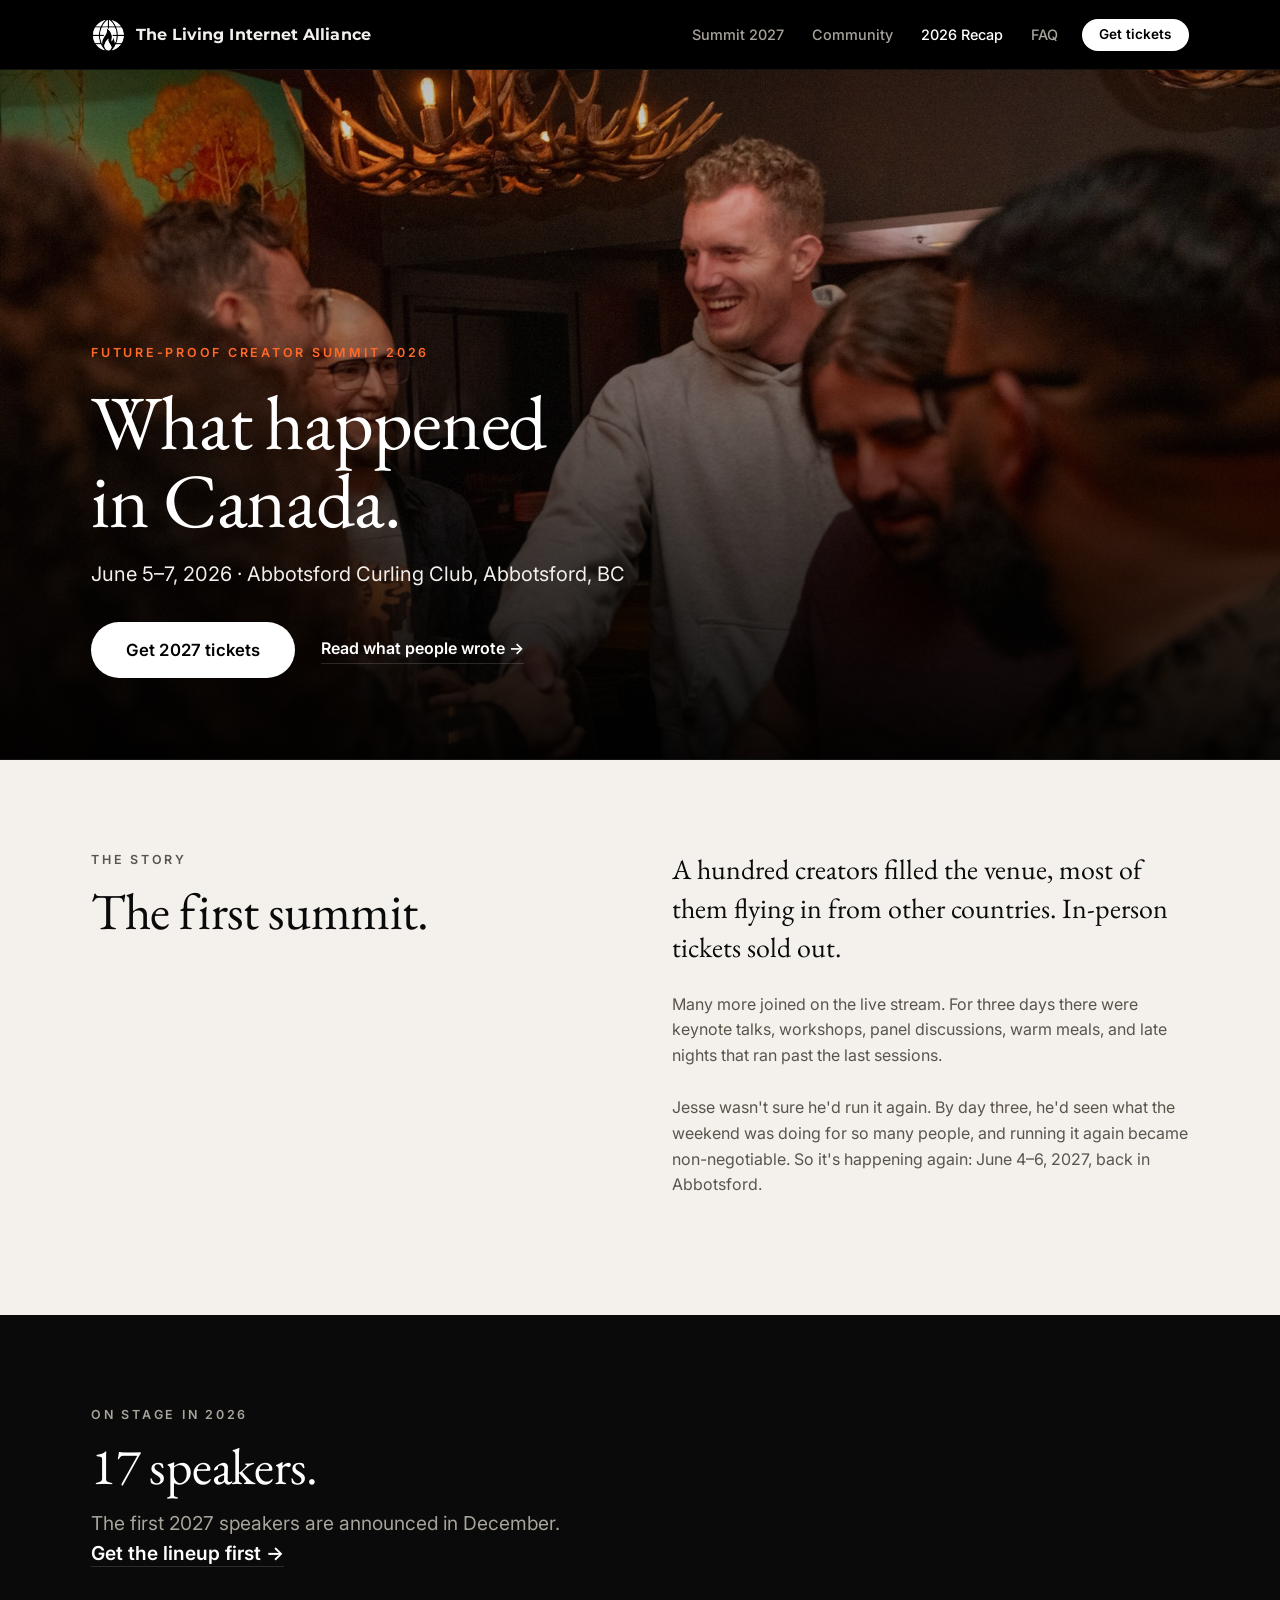
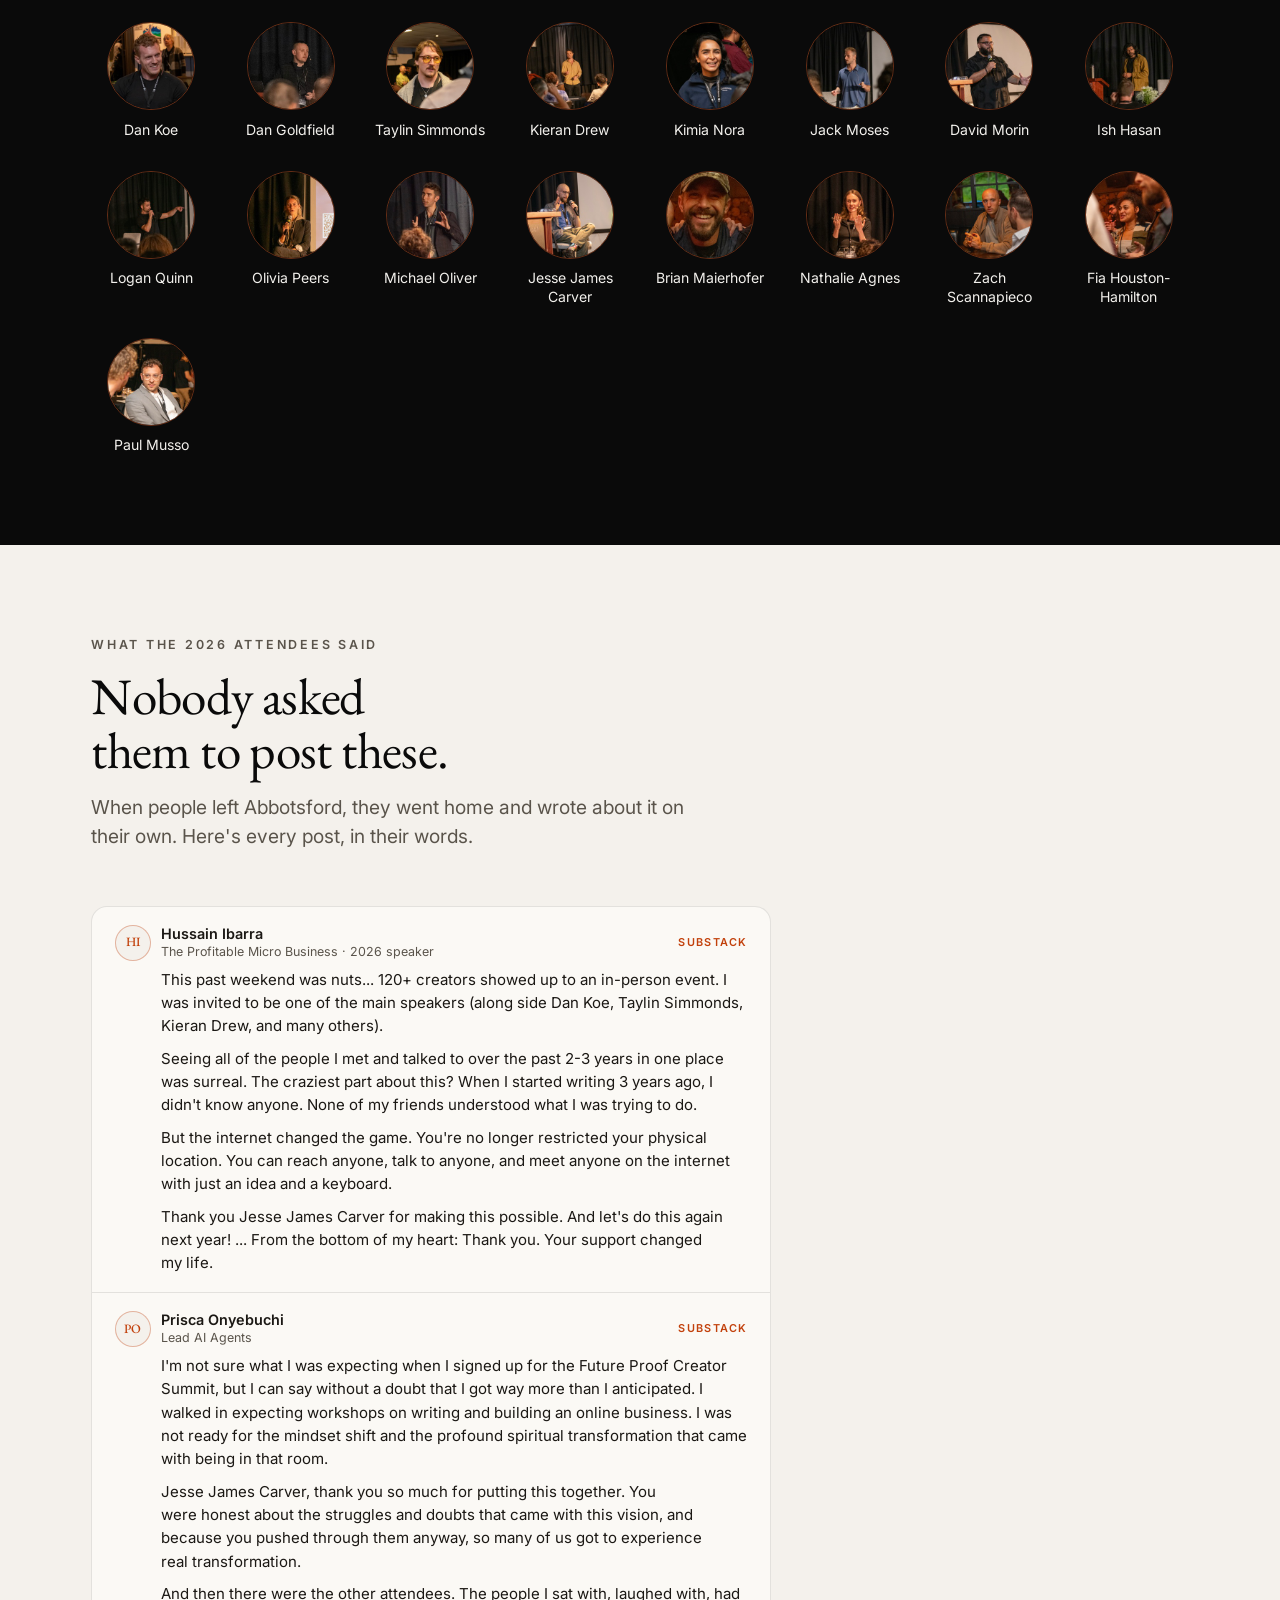
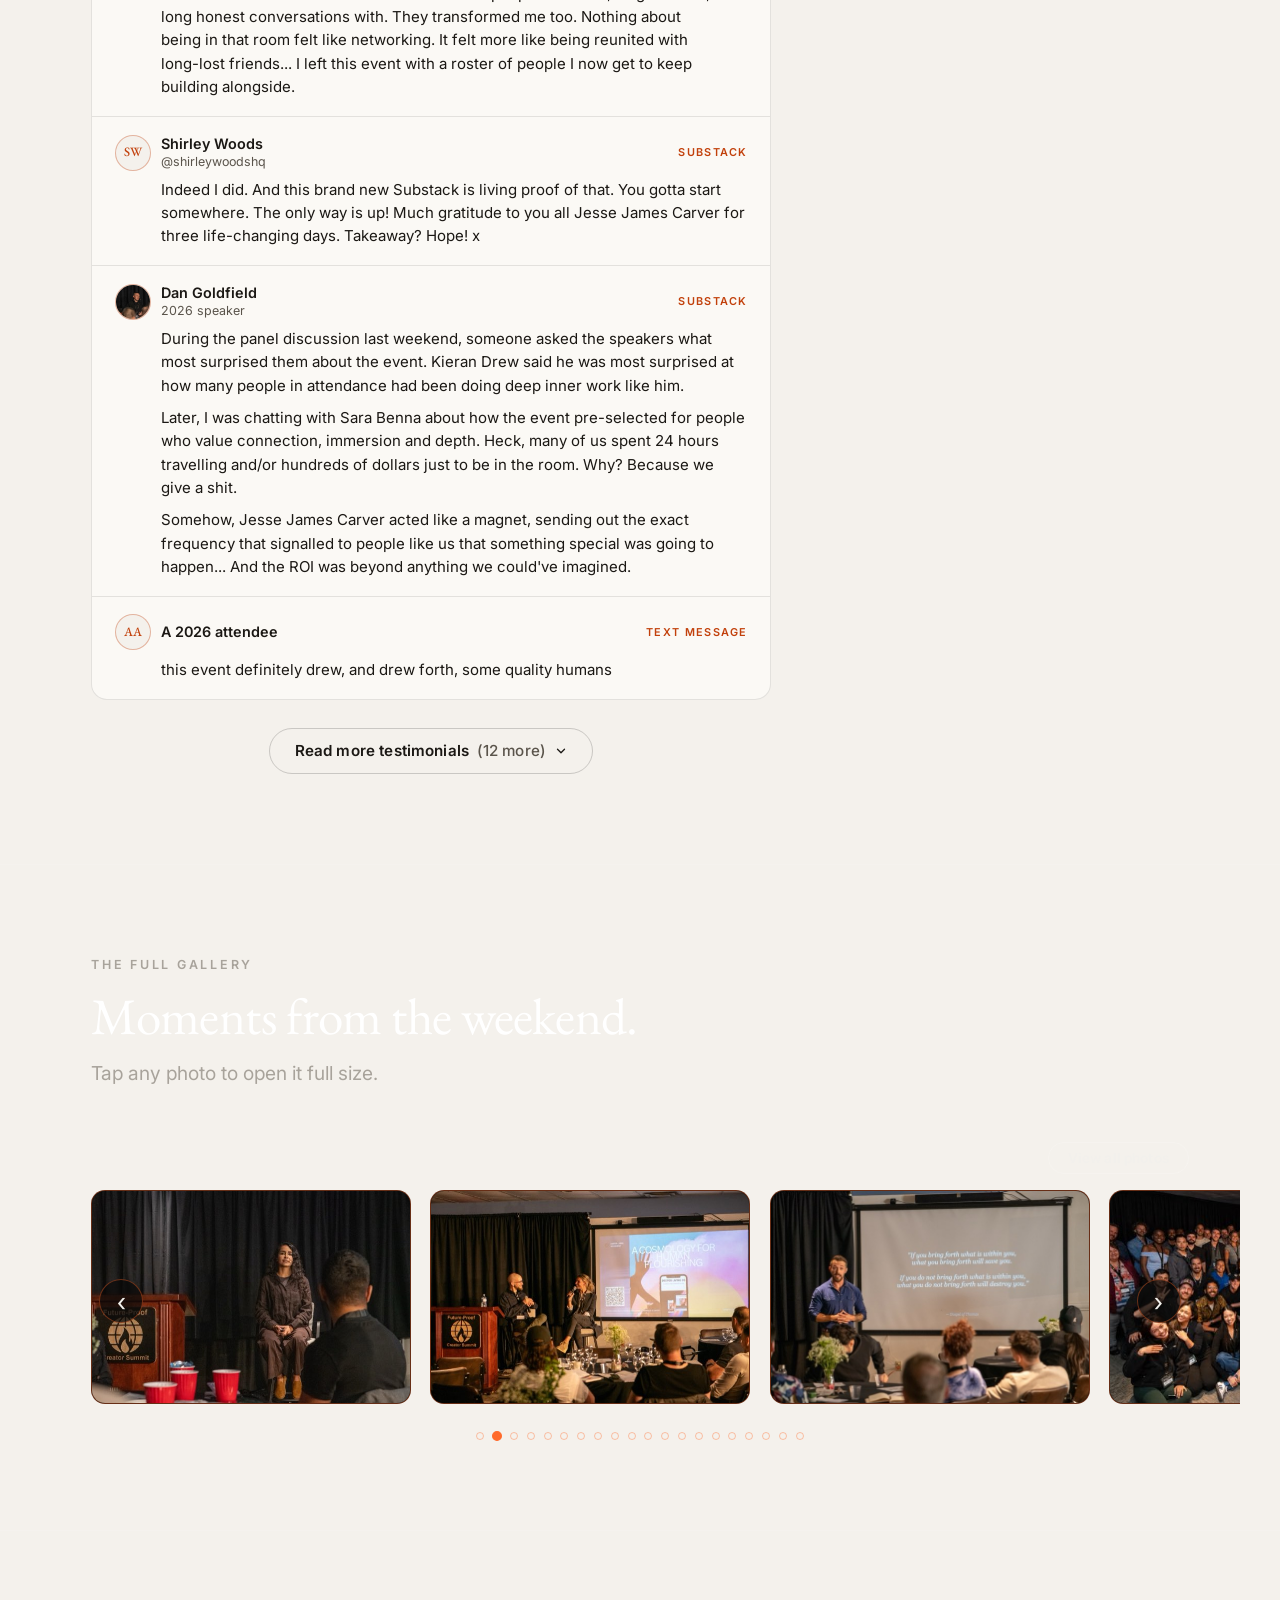
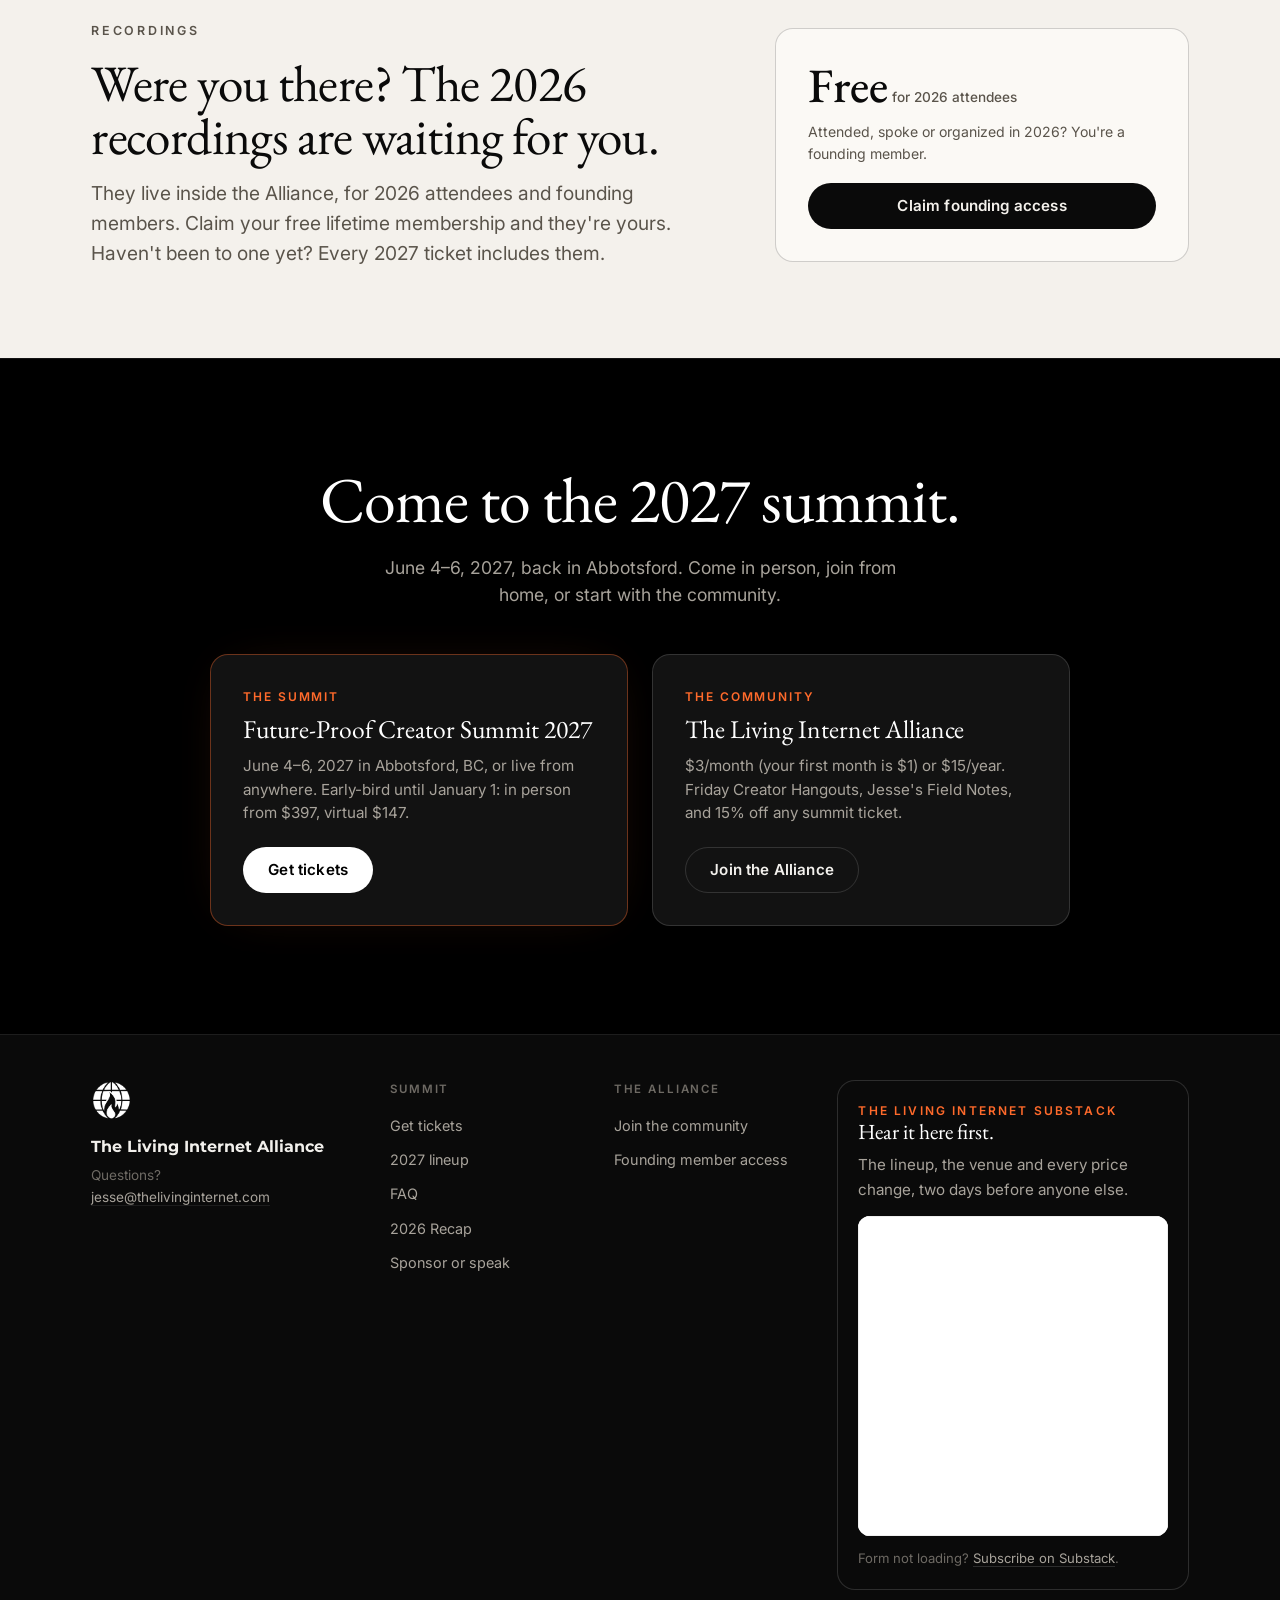
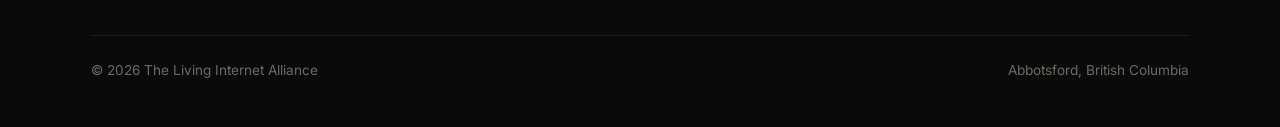
==== 2026/index.html @ d76069f5 "Restyle 2026 testimonials as Substack Notes feed with read-more reveal Co-Authored-By: Claude Opus 5" ====
<!DOCTYPE html>
<html lang="en">
<head>
  <meta charset="UTF-8" />
  <meta name="viewport" content="width=device-width, initial-scale=1.0" />
  <title>2026 Recap · Future-Proof Creator Summit</title>
  <meta name="description" content="What happened at the first summit: the first Future-Proof Creator Summit, June 5-7, 2026 at the Abbotsford Curling Club. The story, all 17 speakers, every attendee post, and the full photo gallery." />
  <link rel="canonical" href="https://www.thelivinginternet.com/2026/" />

  <!-- Open Graph -->
  <meta property="og:title" content="2026 Recap · Future-Proof Creator Summit" />
  <meta property="og:description" content="What happened at the first summit: the first Future-Proof Creator Summit, June 5-7, 2026 at the Abbotsford Curling Club. The story, all 17 speakers, every attendee post, and the full photo gallery." />
  <meta property="og:type" content="website" />
  <meta property="og:url" content="https://www.thelivinginternet.com/2026/" />
  <meta property="og:image" content="https://www.thelivinginternet.com/assets/images/summit-photos/img1-new.jpg" />
  <meta name="twitter:card" content="summary_large_image" />

  <link rel="icon" type="image/png" href="/assets/images/graphics/logo-white.png" />

  <!-- Early-bird ends at midnight Pacific, Jan 1, 2027. From then on, every
       .when-early element hides and every .when-full element shows (styles.css). -->
  <script>if (Date.now() >= Date.parse('2027-01-01T00:00:00-08:00')) document.documentElement.classList.add('is-full-price');</script>

  <!-- Fonts: EB Garamond (display) + Inter (body) + Montserrat (wordmark) -->
  <link rel="preconnect" href="https://fonts.googleapis.com" />
  <link rel="preconnect" href="https://fonts.gstatic.com" crossorigin />
  <link href="https://fonts.googleapis.com/css2?family=EB+Garamond:ital,wght@0,400;0,500;0,600;1,400&family=Inter:wght@400;500;600;700&family=Montserrat:wght@600;700&display=swap" rel="stylesheet" />

  <link rel="stylesheet" href="/styles.css" />
  <link rel="preload" as="image" href="/assets/images/summit-photos/img13-web.jpg" fetchpriority="high" />
</head>
<body>

  <!-- ===================== NAV (shared) ===================== -->
  <header class="nav" id="top">
    <div class="nav__inner">
      <a class="nav__brand" href="/" aria-label="The Living Internet Alliance, home">
        <img src="/assets/images/graphics/logo-white.png" alt="" class="nav__logo" width="470" height="469" />
        <span class="nav__wordmark">The Living Internet Alliance</span>
      </a>
      <nav class="nav__links" id="navLinks" aria-label="Primary">
        <a href="/">Summit 2027</a>
        <a href="/community/">Community</a>
        <a href="/2026/" aria-current="page">2026 Recap</a>
        <a href="/faq/">FAQ</a>
      </nav>
      <a href="/#tickets" class="btn btn--solid nav__cta">Get tickets</a>
      <button type="button" class="nav__toggle" aria-controls="navLinks" aria-expanded="false" aria-label="Open menu"><span class="nav__toggle-bars"></span></button>
    </div>
  </header>

  <main>
  <!-- ===================== 1 · HERO ===================== -->
  <section class="page-hero page-hero--photo" aria-labelledby="recap-title">
    <div class="page-hero__media" style="background-image: url('/assets/images/summit-photos/img13-web.jpg');" role="img" aria-label="Attendees at the 2026 Future-Proof Creator Summit"></div>
    <div class="page-hero__inner">
      <p class="eyebrow member-band__eyebrow">Future-Proof Creator Summit 2026</p>
      <h1 class="page-hero__title" id="recap-title">What happened in Canada.</h1>
      <p class="page-hero__sub">June 5&ndash;7, 2026 &middot; Abbotsford Curling Club, Abbotsford, BC</p>
      <div class="actions">
        <a href="/#tickets" class="btn btn--solid btn--lg">Get 2027 tickets</a>
        <a href="#wall" class="textlink">Read what people wrote</a>
      </div>
    </div>
  </section>

  <!-- ===================== 2 · THE STORY ===================== -->
  <section id="story" class="section theme-bone" aria-labelledby="story-title">
    <div class="section__inner recap-split">
      <div>
        <p class="eyebrow">The story</p>
        <h2 class="section-title" id="story-title">The first summit.</h2>
      </div>
      <div>
        <p class="story__lead">A hundred creators filled the venue, most of them flying in from other countries. In-person tickets sold out.</p>
        <p class="story__body">Many more joined on the live stream. For three days there were keynote talks,
          workshops, panel discussions, warm meals, and late nights that ran past the last sessions.</p>
        <p class="story__body">Jesse wasn't sure he'd run it again. By day three, he'd seen what the weekend was doing for so many people, and running it again became non-negotiable. So it's happening again: June 4&ndash;6, 2027, back in Abbotsford.</p>
      </div>
    </div>
  </section>

  <!-- ===================== 3 · HIGHLIGHT CLIP =====================
       Slot for the 2026 highlight edit (later this year). Add a section here
       with the embed when it's ready; don't ship an empty placeholder. -->

  <!-- ===================== 4 · SPEAKERS ===================== -->
  <section id="speakers" class="section" aria-labelledby="speakers-title">
    <div class="section__inner">
      <header class="section-head">
        <p class="eyebrow">On stage in 2026</p>
        <h2 class="section-title" id="speakers-title">17 speakers.</h2>
        <p class="section-intro">The first 2027 speakers are announced in December. <a class="textlink" href="/#lineup">Get the lineup first</a></p>
      </header>
      <ul class="speaker-grid">
        <li class="speaker-card"><img src="/assets/images/speakers/dan-koe-web.jpg" alt="" loading="lazy" decoding="async" width="240" height="240" /><span>Dan Koe</span></li>
        <li class="speaker-card"><img src="/assets/images/speakers/dan-goldfield-web.jpg" alt="" loading="lazy" decoding="async" width="240" height="240" /><span>Dan Goldfield</span></li>
        <li class="speaker-card"><img src="/assets/images/speakers/taylin-simmonds-web.jpg" alt="" loading="lazy" decoding="async" width="240" height="240" /><span>Taylin Simmonds</span></li>
        <li class="speaker-card"><img src="/assets/images/speakers/kieran-drew-web.jpg" alt="" loading="lazy" decoding="async" width="240" height="240" /><span>Kieran Drew</span></li>
        <li class="speaker-card"><img src="/assets/images/speakers/kimia-nora-web.jpg" alt="" loading="lazy" decoding="async" width="240" height="240" /><span>Kimia Nora</span></li>
        <li class="speaker-card"><img src="/assets/images/speakers/jack-moses-web.jpg" alt="" loading="lazy" decoding="async" width="240" height="240" /><span>Jack Moses</span></li>
        <li class="speaker-card"><img src="/assets/images/speakers/david-morin-web.jpg" alt="" loading="lazy" decoding="async" width="240" height="240" /><span>David Morin</span></li>
        <li class="speaker-card"><img src="/assets/images/speakers/ish-hasan-web.jpg" alt="" loading="lazy" decoding="async" width="240" height="240" /><span>Ish Hasan</span></li>
        <li class="speaker-card"><img src="/assets/images/speakers/logan-quinn-web.jpg" alt="" loading="lazy" decoding="async" width="240" height="240" /><span>Logan Quinn</span></li>
        <li class="speaker-card"><img src="/assets/images/speakers/olivia-peers-web.jpg" alt="" loading="lazy" decoding="async" width="240" height="240" /><span>Olivia Peers</span></li>
        <li class="speaker-card"><img src="/assets/images/speakers/michael-oliver-web.jpg" alt="" loading="lazy" decoding="async" width="240" height="240" /><span>Michael Oliver</span></li>
        <li class="speaker-card"><img src="/assets/images/speakers/jesse-james-carver-web.jpg" alt="" loading="lazy" decoding="async" width="240" height="240" /><span>Jesse James Carver</span></li>
        <li class="speaker-card"><img src="/assets/images/speakers/brian-maierhofer-web.jpg" alt="" loading="lazy" decoding="async" width="240" height="240" /><span>Brian Maierhofer</span></li>
        <li class="speaker-card"><img src="/assets/images/speakers/nathalie-agnes-web.jpg" alt="" loading="lazy" decoding="async" width="240" height="240" /><span>Nathalie Agnes</span></li>
        <li class="speaker-card"><img src="/assets/images/speakers/zach-scannapieco-web.jpg" alt="" loading="lazy" decoding="async" width="240" height="240" /><span>Zach Scannapieco</span></li>
        <li class="speaker-card"><img src="/assets/images/speakers/fia-houston-hamilton-web.jpg" alt="" loading="lazy" decoding="async" width="240" height="240" /><span>Fia Houston-Hamilton</span></li>
        <li class="speaker-card"><img src="/assets/images/speakers/paul-musso-web.jpg" alt="" loading="lazy" decoding="async" width="240" height="240" /><span>Paul Musso</span></li>
      </ul>
    </div>
  </section>

  <!-- ===================== 5 · THE WALL ===================== -->
  <section id="wall" class="section theme-bone" aria-labelledby="wall-title">
    <div class="section__inner">
      <header class="section-head">
        <p class="eyebrow">What the 2026 attendees said</p>
        <h2 class="section-title" id="wall-title">Nobody asked them to post these.</h2>
        <p class="section-intro">When people left Abbotsford, they went home and wrote about it on their own. Here's every post, in their words.</p>
      </header>
      <div class="quote-wall">
        <figure class="quote">
          <p class="quote__source">Substack</p>
          <blockquote class="quote__text"><p>This past weekend was nuts... 120+ creators showed up to an in-person event. I was invited to be one of the main speakers (along side Dan Koe, Taylin Simmonds, Kieran Drew, and many others).</p><p>Seeing all of the people I met and talked to over the past 2-3 years in one place was surreal. The craziest part about this? When I started writing 3 years ago, I didn't know anyone. None of my friends understood what I was trying to do.</p><p>But the internet changed the game. You're no longer restricted your physical location. You can reach anyone, talk to anyone, and meet anyone on the internet with just an idea and a keyboard.</p><p>Thank you Jesse James Carver for making this possible. And let's do this again next year! ... From the bottom of my heart: Thank you. Your support changed my life.</p></blockquote>
          <figcaption class="quote__who">
            <span class="quote__avatar" aria-hidden="true">HI</span>
            <span><span class="quote__name">Hussain Ibarra</span><span class="quote__meta">The Profitable Micro Business &middot; 2026 speaker</span></span>
          </figcaption>
        </figure>
        <figure class="quote">
          <p class="quote__source">Substack</p>
          <blockquote class="quote__text"><p>I'm not sure what I was expecting when I signed up for the Future Proof Creator Summit, but I can say without a doubt that I got way more than I anticipated. I walked in expecting workshops on writing and building an online business. I was not ready for the mindset shift and the profound spiritual transformation that came with being in that room.</p><p>Jesse James Carver, thank you so much for putting this together. You were honest about the struggles and doubts that came with this vision, and because you pushed through them anyway, so many of us got to experience real transformation.</p><p>And then there were the other attendees. The people I sat with, laughed with, had long honest conversations with. They transformed me too. Nothing about being in that room felt like networking. It felt more like being reunited with long-lost friends... I left this event with a roster of people I now get to keep building alongside.</p></blockquote>
          <figcaption class="quote__who">
            <span class="quote__avatar" aria-hidden="true">PO</span>
            <span><span class="quote__name">Prisca Onyebuchi</span><span class="quote__meta">Lead AI Agents</span></span>
          </figcaption>
        </figure>
        <figure class="quote">
          <p class="quote__source">Substack</p>
          <blockquote class="quote__text"><p>Indeed I did. And this brand new Substack is living proof of that. You gotta start somewhere. The only way is up! Much gratitude to you all Jesse James Carver for three life-changing days. Takeaway? Hope! x</p></blockquote>
          <figcaption class="quote__who">
            <span class="quote__avatar" aria-hidden="true">SW</span>
            <span><span class="quote__name">Shirley Woods</span><span class="quote__meta">@shirleywoodshq</span></span>
          </figcaption>
        </figure>
        <figure class="quote">
          <p class="quote__source">Substack</p>
          <blockquote class="quote__text"><p>During the panel discussion last weekend, someone asked the speakers what most surprised them about the event. Kieran Drew said he was most surprised at how many people in attendance had been doing deep inner work like him.</p><p>Later, I was chatting with Sara Benna about how the event pre-selected for people who value connection, immersion and depth. Heck, many of us spent 24 hours travelling and/or hundreds of dollars just to be in the room. Why? Because we give a shit.</p><p>Somehow, Jesse James Carver acted like a magnet, sending out the exact frequency that signalled to people like us that something special was going to happen... And the ROI was beyond anything we could've imagined.</p></blockquote>
          <figcaption class="quote__who">
            <span class="quote__avatar" aria-hidden="true"><img src="/assets/images/speakers/dan-goldfield-web.jpg" alt="" loading="lazy" decoding="async" width="240" height="240" /></span>
            <span><span class="quote__name">Dan Goldfield</span><span class="quote__meta">2026 speaker</span></span>
          </figcaption>
        </figure>
        <figure class="quote">
          <p class="quote__source">Text message</p>
          <blockquote class="quote__text"><p>this event definitely drew, and drew forth, some quality humans</p></blockquote>
          <figcaption class="quote__who">
            <span class="quote__avatar" aria-hidden="true">AA</span>
            <span><span class="quote__name">A 2026 attendee</span></span>
          </figcaption>
        </figure>
        <figure class="quote">
          <p class="quote__source">Chat</p>
          <blockquote class="quote__text"><p>My wife told me I looked genuinely excited yesterday when I was waiting for Taylin's opening, that I looked like I was going to a gig or the movies :))) Over here, it was past midnight after your dad's magic show, when Taylin's talk started.</p></blockquote>
          <figcaption class="quote__who">
            <span class="quote__avatar" aria-hidden="true">DN</span>
            <span><span class="quote__name">Dat Nguyen</span><span class="quote__meta">Virtual attendee</span></span>
          </figcaption>
        </figure>
        <figure class="quote">
          <p class="quote__source">Substack</p>
          <blockquote class="quote__text"><p>Did you see Jesse James Carver creator summit? So many people I saw around here gathered together, and honestly, I find it so genius and so powerful.</p><p>Honestly planning something similar where I live (Cologne, Germany) to gather some European creators together :D So f*ck yeah, we need offline hangouts with Substackers.</p></blockquote>
          <figcaption class="quote__who">
            <span class="quote__avatar" aria-hidden="true">A</span>
            <span><span class="quote__name">Abbi</span><span class="quote__meta">Cologne, Germany</span></span>
          </figcaption>
        </figure>
        <figure class="quote">
          <p class="quote__source">Substack</p>
          <blockquote class="quote__text"><p>Life-shifting moments for everyone.</p></blockquote>
          <figcaption class="quote__who">
            <span class="quote__avatar" aria-hidden="true">KG</span>
            <span><span class="quote__name">Kyle Gilboy</span><span class="quote__meta">2026 attendee</span></span>
          </figcaption>
        </figure>
        <figure class="quote">
          <p class="quote__source">Substack</p>
          <blockquote class="quote__text"><p>Thank you for starting a movement.</p></blockquote>
          <figcaption class="quote__who">
            <span class="quote__avatar" aria-hidden="true"><img src="/assets/images/speakers/paul-musso-web.jpg" alt="" loading="lazy" decoding="async" width="240" height="240" /></span>
            <span><span class="quote__name">Paul Musso, PhD</span><span class="quote__meta">2026 speaker</span></span>
          </figcaption>
        </figure>
        <figure class="quote">
          <p class="quote__source">Substack</p>
          <blockquote class="quote__text"><ul class="quote__thread">
              <li><strong>Christian Angelo:</strong> History in the making.</li>
              <li><strong>Charles Daymond:</strong> Dan Koe and Jesse hit the mark on this one.</li>
              <li><strong>Christian Angelo:</strong> Indeed, they did. Excited for the next one!</li>
              <li><strong>Dan Goldfield:</strong> This is a movement now.</li>
            </ul></blockquote>
          <figcaption class="quote__who">
            <span class="quote__avatar" aria-hidden="true">CG</span>
            <span><span class="quote__name">Christian Angelo, Charles Daymond, Dan Goldfield</span><span class="quote__meta">A thread on the group photo</span></span>
          </figcaption>
        </figure>
        <figure class="quote">
          <p class="quote__source">Substack</p>
          <blockquote class="quote__text"><p>Saturated with lessons from this weekend's convention. So many raw conversations and stories that have bridged the gap between who I want to be and the woman I have transformed into. My heart has been cracked all the way open and the light is pooling in. Speechless.</p><p>Thank you infinitely Jesse James Carver and the everyone involved for putting this together. I will hold steady to this magic in my chest.</p></blockquote>
          <figcaption class="quote__who">
            <span class="quote__avatar" aria-hidden="true">SB</span>
            <span><span class="quote__name">Sara Benna</span><span class="quote__meta">The Rabbit Hole</span></span>
          </figcaption>
        </figure>
        <figure class="quote">
          <p class="quote__source">Substack</p>
          <blockquote class="quote__text"><p>Extremely valuable presentation from the one and only Taylin John Simmonds last night at the Future Proof Creator Summit. All about how creators can use ideas to grow and solve real-world problems. Excited to hear the rest of the speakers this weekend.</p></blockquote>
          <figcaption class="quote__who">
            <span class="quote__avatar" aria-hidden="true">CW</span>
            <span><span class="quote__name">Chris Winter</span><span class="quote__meta">2026 attendee</span></span>
          </figcaption>
        </figure>
        <figure class="quote">
          <p class="quote__source">Substack</p>
          <blockquote class="quote__text"><p>It's been three days since The Future-Proof Creator Summit and I'm still soaking it all in. I went into it thinking I'd learn business tactics. What I got was a spiritual awakening.</p><p>Incredibly blessed to have been in the room with friends, old and new. To have hugged, laughed, danced, and cried with people who are REAL. To have seen with my own eyes what happens when you pursue your dreams with reckless abandon.</p><p>Thank you Jesse James Carver for setting up that portal. Thank you to the beautiful people I met and for the lessons I learned in conversation with you all. Sending love to each and every one of you. Time to be The Fool and LEAP!</p></blockquote>
          <figcaption class="quote__who">
            <span class="quote__avatar" aria-hidden="true">CA</span>
            <span><span class="quote__name">Christian Angelo</span><span class="quote__meta">over/thinking</span></span>
          </figcaption>
        </figure>
        <figure class="quote">
          <p class="quote__source">Substack</p>
          <blockquote class="quote__text"><ul class="quote__thread">
              <li><strong>Kyle Gilboy:</strong> WE TRANSCENDED THE INTERNET.</li>
              <li><strong>Jack Moses:</strong> The highest expression of the creator economy is transcending the internet and coming together in person.</li>
            </ul></blockquote>
          <figcaption class="quote__who">
            <span class="quote__avatar" aria-hidden="true">KM</span>
            <span><span class="quote__name">Kyle Gilboy and Jack Moses</span><span class="quote__meta">Quote post</span></span>
          </figcaption>
        </figure>
        <figure class="quote">
          <p class="quote__source">Substack</p>
          <blockquote class="quote__text"><p>...I expected to learn about the technical aspects of running a business in the creator economy. I ended up learning about myself. Entrepreneurship is a spiritual journey in which you must transcend your former self in order to help others do the same.</p><p>This experience inspired me to write a long-form article on the future of economic systems, entrepreneurship, and spirituality... I call it "Spiritual Economics".</p></blockquote>
          <figcaption class="quote__who">
            <span class="quote__avatar" aria-hidden="true"><img src="/assets/images/speakers/paul-musso-web.jpg" alt="" loading="lazy" decoding="async" width="240" height="240" /></span>
            <span><span class="quote__name">Paul Musso, PhD</span><span class="quote__meta">2026 speaker</span></span>
          </figcaption>
        </figure>
        <figure class="quote">
          <p class="quote__source">DM</p>
          <blockquote class="quote__text"><p>Hey man! Just wanted to reach out and tell you what an amazing job you did with the Creator Summit. That was an experience of a lifetime, honestly one of the coolest and most valuable in-person things I've ever been to.</p></blockquote>
          <figcaption class="quote__who">
            <span class="quote__avatar" aria-hidden="true">AO</span>
            <span><span class="quote__name">Aldis Oz</span><span class="quote__meta">2026 attendee</span></span>
          </figcaption>
        </figure>
        <figure class="quote">
          <p class="quote__source">Substack</p>
          <blockquote class="quote__text"><p>If you went to the summit we're are officially future-proofed and unblocked. Great stuff Jesse James Carver.</p></blockquote>
          <figcaption class="quote__who">
            <span class="quote__avatar" aria-hidden="true">HC</span>
            <span><span class="quote__name">Haniel Cal</span><span class="quote__meta">Posted with a photo of the livestream</span></span>
          </figcaption>
        </figure>
      </div>
    </div>
  </section>

  <!-- ===================== 6 · FULL GALLERY ===================== -->
  <section id="gallery" class="section gallery-section" aria-labelledby="gallery-title">
    <div class="section__inner">
      <header class="section-head">
        <p class="eyebrow">The full gallery</p>
        <h2 class="section-title" id="gallery-title">Moments from the weekend.</h2>
        <p class="section-intro">Tap any photo to open it full size.</p>
      </header>

      <div class="gallery-controls">
        <button type="button" class="btn btn--ghost gallery__view-toggle" id="galleryViewToggle" aria-pressed="false">View all photos</button>
      </div>

      <div class="gallery-wrap">
        <div class="gallery-track">
          <button type="button" class="gallery__nav gallery__nav--prev" id="galleryPrev" aria-label="Scroll to previous photos">&#8249;</button>
          <div class="gallery" role="group" aria-label="Summit photo gallery">
            <button type="button" class="gallery__item" data-lightbox>
              <img src="/assets/images/summit-photos/img10-thumb.jpg" data-full="/assets/images/summit-photos/img10-web.jpg" alt="Kimia Nora speaking at the Future Proof Creator Summit 2026" loading="lazy" decoding="async" width="1400" height="897" />
            </button>
            <button type="button" class="gallery__item" data-lightbox>
              <img src="/assets/images/summit-photos/img7-thumb.jpg" data-full="/assets/images/summit-photos/img7-web.jpg" alt="Olivia Peers speaking at the Future Proof Creator Summit 2026" loading="lazy" decoding="async" width="1400" height="887" />
            </button>
            <button type="button" class="gallery__item" data-lightbox>
              <img src="/assets/images/summit-photos/img3-thumb.jpg" data-full="/assets/images/summit-photos/img3-web.jpg" alt="Brian Maierhofer speaking at the Future Proof Creator Summit 2026" loading="lazy" decoding="async" width="1400" height="949" />
            </button>
            <button type="button" class="gallery__item" data-lightbox>
              <img src="/assets/images/summit-photos/group-photo-thumb.jpg" data-full="/assets/images/summit-photos/group-photo-web.jpg" alt="The full group of 2026 summit attendees gathered for a group photo" loading="lazy" decoding="async" width="1400" height="606" />
            </button>
            <button type="button" class="gallery__item" data-lightbox>
              <img src="/assets/images/summit-photos/img4-thumb.jpg" data-full="/assets/images/summit-photos/img4-web.jpg" alt="Attendees talking with Dan Koe at the VIP Dinner" loading="lazy" decoding="async" width="1400" height="933" />
            </button>
            <button type="button" class="gallery__item" data-lightbox>
              <img src="/assets/images/summit-photos/img9-thumb.jpg" data-full="/assets/images/summit-photos/img9-web.jpg" alt="Nick Serpico, Kimia Nora, and Brian Maierhofer at the VIP Dinner" loading="lazy" decoding="async" width="1400" height="933" />
            </button>
            <button type="button" class="gallery__item" data-lightbox>
              <img src="/assets/images/summit-photos/img12-thumb.jpg" data-full="/assets/images/summit-photos/img12-web.jpg" alt="Paul Musso Philosophizing at the VIP Dinner" loading="lazy" decoding="async" width="1400" height="933" />
            </button>
            <button type="button" class="gallery__item" data-lightbox>
              <img src="/assets/images/summit-photos/img6-thumb.jpg" data-full="/assets/images/summit-photos/img6.jpg" alt="Nathalie Agnes Speaking at the 2026 summit" loading="lazy" decoding="async" width="2160" height="1316" />
            </button>
            <button type="button" class="gallery__item" data-lightbox>
              <img src="/assets/images/summit-photos/img5-thumb.jpg" data-full="/assets/images/summit-photos/img5.jpg" alt="Lily Alexandra asking a question during a Q&amp;A session at the 2026 summit" loading="lazy" decoding="async" width="2160" height="1215" />
            </button>
            <button type="button" class="gallery__item" data-lightbox>
              <img src="/assets/images/summit-photos/img14-thumb.jpg" data-full="/assets/images/summit-photos/img14.jpg" alt="Prisca Onyebuchi Meeting Dan Koe at the Future Proof Creator Summit 2026" loading="lazy" decoding="async" width="2640" height="1837" />
            </button>
            <button type="button" class="gallery__item" data-lightbox>
              <img src="/assets/images/summit-photos/img16-thumb.jpg" data-full="/assets/images/summit-photos/img16-web.jpg" alt="Speakers seated together on stage for a Q&amp;A panel at the Future Proof Creator Summit 2026" loading="lazy" decoding="async" width="1400" height="933" />
            </button>
            <button type="button" class="gallery__item" data-lightbox>
              <img src="/assets/images/summit-photos/img17-thumb.jpg" data-full="/assets/images/summit-photos/img17-web.jpg" alt="David Morin speaking poetry at the Future Proof Creator Summit 2026" loading="lazy" decoding="async" width="1400" height="933" />
            </button>
            <button type="button" class="gallery__item" data-lightbox>
              <img src="/assets/images/summit-photos/img18-thumb.jpg" data-full="/assets/images/summit-photos/img18-web.jpg" alt="Adam Laroza and Kimia Nora chatting over lunch at the Future Proof Creator Summit 2026" loading="lazy" decoding="async" width="1400" height="933" />
            </button>
            <button type="button" class="gallery__item" data-lightbox>
              <img src="/assets/images/summit-photos/img19-thumb.jpg" data-full="/assets/images/summit-photos/img19-web.jpg" alt="Kieran Drew speaking at the Future Proof Creator Summit 2026" loading="lazy" decoding="async" width="1400" height="933" />
            </button>
            <button type="button" class="gallery__item" data-lightbox>
              <img src="/assets/images/summit-photos/img20-thumb.jpg" data-full="/assets/images/summit-photos/img20-web.jpg" alt="Logan Quinn mingling with attendees of the Future Proof Creator Summit 2026" loading="lazy" decoding="async" width="1400" height="933" />
            </button>
            <button type="button" class="gallery__item" data-lightbox>
              <img src="/assets/images/summit-photos/img21-thumb.jpg" data-full="/assets/images/summit-photos/img21-web.jpg" alt="Olivia Peers and Kimia Nora, two speakers of the Future Proof Creator Summit 2026" loading="lazy" decoding="async" width="1400" height="933" />
            </button>
            <button type="button" class="gallery__item" data-lightbox>
              <img src="/assets/images/summit-photos/img22-thumb.jpg" data-full="/assets/images/summit-photos/img22-web.jpg" alt="Ashley Aria definitely not doomscrolling at the Future Proof Creator Summit 2026" loading="lazy" decoding="async" width="1400" height="933" />
            </button>
            <button type="button" class="gallery__item" data-lightbox>
              <img src="/assets/images/summit-photos/img23-thumb.jpg" data-full="/assets/images/summit-photos/img23-web.jpg" alt="Dan Goldfield, speaker at the Future Proof Creator Summit 2026" loading="lazy" decoding="async" width="1400" height="933" />
            </button>
            <button type="button" class="gallery__item" data-lightbox>
              <img src="/assets/images/summit-photos/img24-thumb.jpg" data-full="/assets/images/summit-photos/img24-web.jpg" alt="Attendees laughing and contemplating during a talk at the Future Proof Creator Summit 2026" loading="lazy" decoding="async" width="1400" height="933" />
            </button>
            <button type="button" class="gallery__item" data-lightbox>
              <img src="/assets/images/summit-photos/img25-thumb.jpg" data-full="/assets/images/summit-photos/img25-web.jpg" alt="Christian, Ashley, and Prisca,s deep in conversation at a roundtable during the Future Proof Creator Summit 2026" loading="lazy" decoding="async" width="1400" height="933" />
            </button>
            <button type="button" class="gallery__item" data-lightbox>
              <img src="/assets/images/summit-photos/img26-thumb.jpg" data-full="/assets/images/summit-photos/img26-web.jpg" alt="Dan Goldfield and Nathalie Agnes chatting it up." loading="lazy" decoding="async" width="1400" height="933" />
            </button>
            <button type="button" class="gallery__item" data-lightbox>
              <img src="/assets/images/summit-photos/img27-thumb.jpg" data-full="/assets/images/summit-photos/img27-web.jpg" alt="Taylin Simmonds and Jesse preparing for a talk at the Future Proof Creator Summit 2026" loading="lazy" decoding="async" width="1400" height="933" />
            </button>
            <button type="button" class="gallery__item" data-lightbox>
              <img src="/assets/images/summit-photos/img28-thumb.jpg" data-full="/assets/images/summit-photos/img28-web.jpg" alt="Fia Houston-Hamilton addresses the audience at the Future Proof Creator Summit 2026" loading="lazy" decoding="async" width="1400" height="933" />
            </button>
            <button type="button" class="gallery__item" data-lightbox>
              <img src="/assets/images/summit-photos/img29-thumb.jpg" data-full="/assets/images/summit-photos/img29-web.jpg" alt="Fia, Logan, and David, laughing over dinner at the Future Proof Creator Summit 2026" loading="lazy" decoding="async" width="1400" height="933" />
            </button>
            <button type="button" class="gallery__item" data-lightbox>
              <img src="/assets/images/summit-photos/img30-thumb.jpg" data-full="/assets/images/summit-photos/img30-web.jpg" alt="Dan Koe addressing the audience during a workshop on meaningful work at the Future Proof Creator Summit 2026" loading="lazy" decoding="async" width="1400" height="933" />
            </button>
            <button type="button" class="gallery__item" data-lightbox>
              <img src="/assets/images/summit-photos/img31-thumb.jpg" data-full="/assets/images/summit-photos/img31-web.jpg" alt="Mike and Michael, excited attendees at the Future Proof Creator Summit 2026" loading="lazy" decoding="async" width="1400" height="933" />
            </button>
            <button type="button" class="gallery__item" data-lightbox>
              <img src="/assets/images/summit-photos/img32-thumb.jpg" data-full="/assets/images/summit-photos/img32-web.jpg" alt="Paul Musso and Kyle Gilboy hanging out at the Future Proof Creator Summit 2026" loading="lazy" decoding="async" width="1400" height="933" />
            </button>
            <button type="button" class="gallery__item" data-lightbox>
              <img src="/assets/images/summit-photos/img33-thumb.jpg" data-full="/assets/images/summit-photos/img33-web.jpg" alt="Kimia Nora laughing with other speakers at the Future Proof Creator Summit 2026" loading="lazy" decoding="async" width="1400" height="933" />
            </button>
            <button type="button" class="gallery__item" data-lightbox>
              <img src="/assets/images/summit-photos/img34-thumb.jpg" data-full="/assets/images/summit-photos/img34-web.jpg" alt="Nick Man and Cyrus Yang ambush Kieran Drew for a photo at the Future Proof Creator Summit 2026" loading="lazy" decoding="async" width="1400" height="933" />
            </button>
            <button type="button" class="gallery__item" data-lightbox>
              <img src="/assets/images/summit-photos/img35-thumb.jpg" data-full="/assets/images/summit-photos/img35-web.jpg" alt="Michael Oliver and Gabrielle Bachand near The Living Internet Alliance sign at the Future Proof Creator Summit 2026" loading="lazy" decoding="async" width="1400" height="933" />
            </button>
            <button type="button" class="gallery__item" data-lightbox>
              <img src="/assets/images/summit-photos/img36-thumb.jpg" data-full="/assets/images/summit-photos/img36-web.jpg" alt="Michael Taguinota and Mike Li chatting at the Future Proof Creator Summit 2026" loading="lazy" decoding="async" width="1400" height="933" />
            </button>
            <button type="button" class="gallery__item" data-lightbox>
              <img src="/assets/images/summit-photos/img37-thumb.jpg" data-full="/assets/images/summit-photos/img37-web.jpg" alt="Logan Quinn stoked to be representing Medicine of Mankind at the Future Proof Creator Summir" loading="lazy" decoding="async" width="1400" height="933" />
            </button>
            <button type="button" class="gallery__item" data-lightbox>
              <img src="/assets/images/summit-photos/img38-thumb.jpg" data-full="/assets/images/summit-photos/img38-web.jpg" alt="Kieran Drew asking a question to another speaker at the Future Proof Creator Summit 2026" loading="lazy" decoding="async" width="1400" height="933" />
            </button>
            <button type="button" class="gallery__item" data-lightbox>
              <img src="/assets/images/summit-photos/img39-thumb.jpg" data-full="/assets/images/summit-photos/img39-web.jpg" alt="Cyrus Yang and Nathaniel King at the VIP dinner of the 2026 Future-Proof Creator Summit" loading="lazy" decoding="async" width="1400" height="933" />
            </button>
            <button type="button" class="gallery__item" data-lightbox>
              <img src="/assets/images/summit-photos/img40-thumb.jpg" data-full="/assets/images/summit-photos/img40-web.jpg" alt="Dan and Stephanie Koe at the VIP dinner" loading="lazy" decoding="async" width="1400" height="933" />
            </button>
            <button type="button" class="gallery__item" data-lightbox>
              <img src="/assets/images/summit-photos/img41-thumb.jpg" data-full="/assets/images/summit-photos/img41-web.jpg" alt="Attendees playing 4D chess late into the evening at afterparty of the Future Proof Creator Summit 2026" loading="lazy" decoding="async" width="1400" height="933" />
            </button>
            <button type="button" class="gallery__item" data-lightbox>
              <img src="/assets/images/summit-photos/img42-thumb.jpg" data-full="/assets/images/summit-photos/img42-web.jpg" alt="The speaker panel seated together on stage at the Future Proof Creator Summit 2026" loading="lazy" decoding="async" width="1400" height="933" />
            </button>
            <button type="button" class="gallery__item" data-lightbox>
              <img src="/assets/images/summit-photos/img43-thumb.jpg" data-full="/assets/images/summit-photos/img43-web.jpg" alt="Ish Hasan in conversation at the Future Proof Creator Summit 2026" loading="lazy" decoding="async" width="1400" height="933" />
            </button>
            <button type="button" class="gallery__item" data-lightbox>
              <img src="/assets/images/summit-photos/img44-thumb.jpg" data-full="/assets/images/summit-photos/img44-web.jpg" alt="Matt, Sara, Lily, and Vanya, in conversation at a table during the Future Proof Creator Summit 2026" loading="lazy" decoding="async" width="1400" height="933" />
            </button>
          </div>
          <button type="button" class="gallery__nav gallery__nav--next" id="galleryNext" aria-label="Scroll to next photos">&#8250;</button>
        </div>
        <div class="gallery__dots" id="galleryDots" role="tablist" aria-label="Gallery pages"></div>
      </div>
    </div>
  </section>

  <!-- ===================== 7 · RECORDINGS ===================== -->
  <section id="recordings" class="section theme-bone" aria-labelledby="recordings-title">
    <div class="section__inner founding">
      <div>
        <p class="eyebrow">Recordings</p>
        <h2 class="section-title" id="recordings-title">Were you there? The 2026 recordings are waiting for you.</h2>
        <p class="section-intro">They live inside the Alliance, for 2026 attendees and founding members. Claim your
          free lifetime membership and they're yours. Haven't been to one yet? Every 2027 ticket includes them.</p>
      </div>
      <div class="alliance-band__card">
        <p class="price-big">Free<small> for 2026 attendees</small></p>
        <p class="price-note">Attended, spoke or organized in 2026? You're a founding member.</p>
        <a href="/community/#founding" class="btn btn--ink">Claim founding access</a>
      </div>
    </div>
  </section>
  </main>

  <!-- ===================== TWO-OPTION CLOSE (shared) ===================== -->
  <section class="final" aria-labelledby="final-title">
    <div class="final__inner">
      <h2 class="final__title" id="final-title">Come to the 2027 summit.</h2>
      <p class="final__sub">June 4&ndash;6, 2027, back in Abbotsford. Come in person, join from home, or start with the community.</p>
    </div>
    <div class="final__options">
      <div class="option option--primary">
        <p class="option__label">The summit</p>
        <p class="option__title">Future-Proof Creator Summit 2027</p>
        <p class="option__body">June 4&ndash;6, 2027 in Abbotsford, BC, or live from anywhere.
          <span class="when-early">Early-bird until January 1: in person from $397, virtual $147.</span><span class="when-full">In person from $497, virtual $197.</span></p>
        <a href="/#tickets" class="btn btn--solid">Get tickets</a>
      </div>
      <div class="option">
        <p class="option__label">The community</p>
        <p class="option__title">The Living Internet Alliance</p>
        <p class="option__body">$3/month (your first month is $1) or $15/year. Friday Creator Hangouts, Jesse's Field Notes, and 15% off any summit ticket.</p>
        <a href="/community/" class="btn btn--ghost">Join the Alliance</a>
      </div>
    </div>
  </section>

  <!-- ===================== FOOTER (shared) ===================== -->
  <footer class="footer" id="footer">
    <div class="footer__grid">
      <div class="footer__about">
        <img src="/assets/images/graphics/logo-white.png" alt="" class="footer__logo" width="470" height="469" loading="lazy" />
        <p class="footer__brand">The Living Internet Alliance</p>
        <p class="footer__meta">Questions? <a href="mailto:jesse@thelivinginternet.com">jesse@thelivinginternet.com</a></p>
      </div>
      <div>
        <p class="footer__col-title">Summit</p>
        <ul class="footer__list">
          <li><a href="/#tickets">Get tickets</a></li>
          <li><a href="/#lineup">2027 lineup</a></li>
          <li><a href="/faq/">FAQ</a></li>
          <li><a href="/2026/">2026 Recap</a></li>
          <li><a href="mailto:jesse@thelivinginternet.com?subject=Sponsoring%20or%20speaking%20at%20FPCS%202027">Sponsor or speak</a></li>
        </ul>
      </div>
      <div>
        <p class="footer__col-title">The Alliance</p>
        <ul class="footer__list">
          <li><a href="/community/">Join the community</a></li>
          <li><a href="/community/#founding">Founding member access</a></li>
        </ul>
      </div>
      <div class="footer__signup">
        <div class="signup ">
          <p class="signup__eyebrow">The Living Internet Substack</p>
          <p class="signup__title">Hear it here first.</p>
          <p class="signup__body">The lineup, the venue and every price change, two days before anyone else.</p>
          <div class="signup__frame">
            <iframe src="https://livinginternet.substack.com/embed" width="480" height="320" style="border: 1px solid #EEE; background: white" frameborder="0" scrolling="no"></iframe>
          </div>
          <p class="signup__fallback">Form not loading? <a href="https://livinginternet.substack.com/subscribe" target="_blank" rel="noopener">Subscribe on Substack</a>.</p>
        </div>
      </div>
    </div>
    <div class="footer__base">
      <p class="footer__meta">&copy; 2026 The Living Internet Alliance</p>
      <p class="footer__meta">Abbotsford, British Columbia</p>
    </div>
  </footer>

  <!-- ===================== LIGHTBOX ===================== -->
  <div class="modal modal--lightbox" id="modal-gallery" role="dialog" aria-modal="true" aria-label="Photo viewer" hidden>
    <div class="modal__backdrop" data-modal-close></div>
    <div class="modal__panel modal__panel--lightbox" role="document">
      <button type="button" class="modal__close" data-modal-close aria-label="Close">&times;</button>
      <button type="button" class="lightbox__nav lightbox__nav--prev" id="lightboxPrev" aria-label="Previous photo">&#8249;</button>
      <figure class="lightbox__figure" id="lightboxFigure">
        <img class="lightbox__img" id="lightboxImg" src="" alt="" />
        <figcaption class="lightbox__caption" id="lightboxCaption"></figcaption>
      </figure>
      <button type="button" class="lightbox__nav lightbox__nav--next" id="lightboxNext" aria-label="Next photo">&#8250;</button>
    </div>
  </div>

  <script src="/site.js"></script>
</body>
</html>
---- styles.css ----
/* ============================================================
   The Living Internet Alliance · thelivinginternet.com
   Shared by every page: / (Summit 2027), /community, /2026, /faq.
   Dark-mode, black & bone, one flame (ember). Warm-editorial.
   New multi-page components live in the "SITE REBUILD" block at
   the end of this file (added 2026-10-25, per siteplan.md).
   ============================================================ */

:root {
  /* Core palette */
  --black:        #000000;
  --ink:          #0a0a0a;   /* near-black page base */
  --ink-2:        #121212;   /* raised surfaces */
  --white:        #ffffff;
  --paper:        #f4f1ec;   /* warm off-white for large text fields */

  /* Text */
  --text:         #f2f0ec;   /* warm white body */
  --text-dim:     #a8a39b;   /* muted captions / eyebrows */
  --text-faint:   #6e6a64;

  /* Lines & fills */
  --line:         rgba(255,255,255,0.14);
  --line-soft:    rgba(255,255,255,0.08);

  /* Ember accent (the flame in the logo). The only colored thing on the page;
     used sparingly. CTAs stay white-on-black except the ticket band's ember CTA. */
  --ember:        #ff6a2b;   /* primary flame, for dark surfaces */
  --ember-hi:     #ffb347;   /* amber highlight, gradient ends */
  --ember-deep:   #c2410c;   /* flame on bone: 4.9:1 contrast for small text */
  --bone:         #f4f1ec;   /* light section background (same as --paper) */
  --accent:       var(--ember);
  --accent-soft:  rgba(255, 106, 43, 0.38);  /* hairline borders */
  --accent-glow:  rgba(255, 106, 43, 0.24);  /* soft box-shadow glow */
  --accent-faint: rgba(255, 106, 43, 0.10);  /* gradient fill stops */

  /* Type */
  --display:  "EB Garamond", Garamond, Georgia, "Times New Roman", serif;
  --sans:     "Inter", -apple-system, BlinkMacSystemFont, "Segoe UI", Helvetica, Arial, sans-serif;
  --wordmark: "Montserrat", "Inter", -apple-system, BlinkMacSystemFont, "Segoe UI", Helvetica, Arial, sans-serif;

  /* Layout */
  --maxw: 1200px;
  --gutter: clamp(1.25rem, 4vw, 4rem);
  --nav-h: 84px; /* fixed nav's rendered height (desktop); hero padding
                    and anchor scroll offset both key off this */
}

/* ---------- Reset ---------- */
*, *::before, *::after { box-sizing: border-box; margin: 0; padding: 0; }

html { scroll-behavior: smooth; -webkit-text-size-adjust: 100%; scroll-padding-top: var(--nav-h); }

body {
  font-family: var(--sans);
  background: var(--ink);
  color: var(--text);
  line-height: 1.6;
  -webkit-font-smoothing: antialiased;
  text-rendering: optimizeLegibility;
  overflow-x: hidden;
}

img { display: block; max-width: 100%; height: auto; }
a { color: inherit; text-decoration: none; }

/* ---------- Bone theme ----------
   Light sections that alternate with the dark ones. Re-maps the text/line
   tokens locally so every component inside reuses its normal CSS. Don't put
   .btn--solid inside one: it keys off --white as a fill. */
.theme-bone {
  --white:        #0a0a0a;   /* headings: ink on bone */
  --text:         #1b1814;
  --text-dim:     #5a544b;
  --text-faint:   #857f75;
  --line:         rgba(10,10,10,0.18);
  --line-soft:    rgba(10,10,10,0.10);
  --ink-2:        #e9e4db;
  --accent:       var(--ember-deep);
  --accent-soft:  rgba(194, 65, 12, 0.35);
  --accent-glow:  rgba(194, 65, 12, 0.20);
  --accent-faint: rgba(194, 65, 12, 0.08);
  background: var(--bone);
  color: var(--text);
}

/* ---------- Shared bits ---------- */
.eyebrow {
  font-family: var(--sans);
  font-size: 0.78rem;
  font-weight: 600;
  letter-spacing: 0.22em;
  text-transform: uppercase;
  color: var(--text-dim);
}

.hero__eyebrow { line-height: 1.7; }
.hero__eyebrow-title {
  font-weight: 700;
  font-size: 0.92rem;
  color: var(--white);
}

/* ---------- Buttons ---------- */
.btn {
  display: inline-flex;
  align-items: center;
  justify-content: center;
  gap: 0.5em;
  font-family: var(--sans);
  font-weight: 600;
  font-size: 0.95rem;
  letter-spacing: 0.01em;
  line-height: 1;
  padding: 0.95em 1.6em;
  border-radius: 999px;
  border: 1px solid transparent;
  cursor: pointer;
  transition: transform .18s ease, background-color .18s ease,
              color .18s ease, border-color .18s ease, box-shadow .18s ease;
  white-space: nowrap;
}
.btn--solid {
  background: var(--white);
  color: var(--black);
  box-shadow: 0 0 0 rgba(255,255,255,0);
}
.btn--solid:hover {
  transform: translateY(-2px);
  box-shadow: 0 14px 40px -12px rgba(255,255,255,0.45);
}
.btn--ghost {
  background: transparent;
  color: var(--text);
  border-color: var(--line);
}
.btn--ghost:hover {
  border-color: var(--white);
  background: rgba(255,255,255,0.06);
}
.btn--lg { font-size: 1.05rem; padding: 1.1em 2em; }

/* Inline text button that looks like a link */
.linklike {
  font: inherit;
  color: var(--white);
  font-weight: 600;
  background: none;
  border: 0;
  border-bottom: 1px solid var(--line);
  padding: 0 0 1px;
  cursor: pointer;
  transition: border-color .18s ease;
}
.linklike:hover { border-color: var(--white); }

/* ============================================================
   NAV
   ============================================================ */
.nav {
  position: fixed;
  top: 0; left: 0; right: 0;
  z-index: 50;
  background: var(--black);
  border-bottom: 1px solid var(--line-soft);
  transition: background-color .3s ease, border-color .3s ease;
}
.nav__inner {
  max-width: var(--maxw);
  margin: 0 auto;
  padding: 1.1rem var(--gutter);
  display: flex;
  align-items: center;
  gap: 1.5rem;
}
.nav__brand {
  display: flex;
  align-items: center;
  gap: 0.65rem;
  margin-right: auto;
}
.nav__logo { width: 34px; height: 34px; }
.nav__wordmark {
  font-family: var(--wordmark);
  font-weight: 700;
  font-size: 0.98rem;
  letter-spacing: 0.005em;
  color: var(--text);
}
.nav__links {
  display: flex;
  gap: 1.75rem;
}
.nav__links a {
  font-size: 0.9rem;
  font-weight: 500;
  color: var(--text-dim);
  transition: color .18s ease;
}
.nav__links a:hover { color: var(--white); }
.nav__cta { padding: 0.6em 1.2em; font-size: 0.85rem; }
.nav__fpcs {
  font-size: 0.9rem;
  font-weight: 500;
  color: var(--text-dim);
  transition: color .18s ease;
  white-space: nowrap;
}
.nav__fpcs:hover { color: var(--white); }

/* ============================================================
   HERO
   ============================================================ */
.hero {
  position: relative;
  overflow: hidden;
  background: var(--black);
  /* The nav is fixed and floats over the top of the page, so give the
     photo the same amount of clear black space up top instead of
     letting the bar sit over its top edge. */
  padding-top: var(--nav-h);
}
/* Bounded to the photo's own aspect ratio so the full frame fits the
   viewport's width instead of a viewport-height box forcing a crop of
   its left/right edges. max-height is just a safety net for very wide,
   short windows. */
.hero__media {
  position: relative;
  width: 100%;
  aspect-ratio: 1383 / 402;
  overflow: hidden;
  z-index: 0;
}
.hero__media::before {
  content: "";
  position: absolute;
  inset: 0;
  background-image: url("assets/images/summit-photos/img1-new.jpg");
  background-size: 100% 100%;
  background-position: 50% 50%;
}
@keyframes heroDrift {
  from { transform: scale(1.04) translateY(0); }
  to   { transform: scale(1.08) translateY(-1.5%); }
}
/* Legibility scrim: heavier at bottom + left where the copy lives.
   Sized to match .hero__media exactly (same aspect ratio, same cap)
   rather than the old inset:0, since the hero no longer fills the
   viewport. */
.hero__scrim {
  position: absolute;
  /* .hero__media starts below the nav-clearance padding on .hero, not
     at .hero's own top edge (an absolutely positioned child is
     anchored to the padding box, which still includes that padding) */
  top: var(--nav-h);
  left: 0;
  width: 100%;
  aspect-ratio: 1383 / 402;
  z-index: 1;
  background:
    linear-gradient(to top, rgba(0,0,0,0.72) 0%, rgba(0,0,0,0.38) 38%, rgba(0,0,0,0.08) 70%, rgba(0,0,0,0.2) 100%),
    linear-gradient(to right, rgba(0,0,0,0.35) 0%, rgba(0,0,0,0.1) 45%, rgba(0,0,0,0) 80%);
}

.hero__content {
  position: relative;
  z-index: 2;
  max-width: var(--maxw);
  width: 100%;
  margin: 0 auto;
  padding: 0 var(--gutter) clamp(3.5rem, 8vh, 7rem);
  /* The photo is a very wide strip, so the title/eyebrow (anchored to
     its bottom edge) would reach up over the faces. Extra black space
     under the photo lets that copy sit mostly below the image. */
  margin-top: clamp(3rem, 7vw, 6rem);
}
.hero__content > * + * { margin-top: 1.4rem; }

/* Title + eyebrow ride up over the tail end of the photo (anchored to
   its bottom edge); the rest of the hero copy (below) sits in normal
   flow on the page's solid ground, same idea as the mobile treatment
   further down but keeping a little of the copy on the image. */
.hero__overlay {
  position: absolute;
  left: 0;
  right: 0;
  bottom: 100%;
  padding-bottom: clamp(1.75rem, 4vh, 3rem);
}
.hero__overlay > * + * { margin-top: 1.4rem; }
/* Absolutely positioned, so it ignores .hero__content's gutter padding: add it back
   so the title lines up with the copy below it. */
.hero__overlay { padding-left: var(--gutter); padding-right: var(--gutter); }

.hero__title {
  font-family: var(--display);
  font-weight: 400;
  font-size: clamp(2.6rem, 5.5vw, 4.2rem);
  line-height: 1.02;
  letter-spacing: -0.015em;
  max-width: 34ch;
  color: var(--white);
  text-wrap: balance;
}
.hero__title em {
  font-style: italic;
  font-weight: 500;
  color: var(--paper);
}

.hero__sub {
  font-size: clamp(1.05rem, 1.6vw, 1.3rem);
  line-height: 1.55;
  color: var(--text);
  max-width: 46ch;
}

.hero__actions {
  display: flex;
  align-items: center;
  gap: 1.4rem;
  flex-wrap: wrap;
}
.hero__deadline {
  font-size: 0.88rem;
  color: var(--text-dim);
  max-width: 40ch;
  line-height: 1.5;
}
.hero__deadline strong { color: var(--text); font-weight: 600; }

/* Scroll cue */
.hero__scroll {
  position: absolute;
  bottom: 1.5rem;
  left: 50%;
  transform: translateX(-50%);
  width: 26px;
  height: 42px;
  border: 1.5px solid var(--line);
  border-radius: 999px;
  display: flex;
  justify-content: center;
  padding-top: 8px;
}
.hero__scroll span {
  width: 3px;
  height: 8px;
  border-radius: 2px;
  background: var(--text-dim);
  animation: scrollPulse 1.8s ease-in-out infinite;
}
@keyframes scrollPulse {
  0%   { opacity: 0; transform: translateY(-4px); }
  40%  { opacity: 1; }
  80%  { opacity: 0; transform: translateY(8px); }
  100% { opacity: 0; }
}

/* ============================================================
   SECTION SYSTEM (shared)
   ============================================================ */
.section { padding: clamp(4rem, 10vh, 8rem) 0; }
.section__inner {
  max-width: var(--maxw);
  margin: 0 auto;
  padding: 0 var(--gutter);
}
.section-head {
  max-width: 60ch;
  margin-bottom: clamp(2.5rem, 6vh, 4rem);
}
.section-head > * + * { margin-top: 1rem; }
.section-title {
  font-family: var(--display);
  font-weight: 400;
  font-size: clamp(2rem, 4.5vw, 3.2rem);
  line-height: 1.05;
  letter-spacing: -0.012em;
  color: var(--white);
  text-wrap: balance;
}
.section-intro {
  font-size: clamp(1.05rem, 1.5vw, 1.2rem);
  line-height: 1.55;
  color: var(--text-dim);
  max-width: 52ch;
}

/* ============================================================
   ATTENDEE STRIP
   ============================================================ */
.attendee-strip {
  background: var(--ink-2);
  border-top: 1px solid var(--line-soft);
  border-bottom: 1px solid var(--line-soft);
}
.attendee-strip__inner {
  max-width: var(--maxw);
  margin: 0 auto;
  padding: clamp(1.6rem, 4vw, 2.25rem) var(--gutter);
}
.attendee-strip__row {
  display: flex;
  align-items: center;
  justify-content: space-between;
  gap: 1.75rem;
  flex-wrap: wrap;
}
.attendee-strip__text > * + * { margin-top: 0.45rem; }
.attendee-strip__line {
  font-size: 1.02rem;
  line-height: 1.55;
  color: var(--text);
  max-width: 62ch;
}
.attendee-strip__divider {
  height: 1px;
  background: var(--line-soft);
  margin: clamp(1.25rem, 3vw, 1.75rem) 0;
}
.attendee-strip__line--alt {
  color: var(--text-dim);
  max-width: 62ch;
}
.attendee-strip__link {
  color: var(--white);
  font-weight: 600;
  border-bottom: 1px solid var(--line);
}
.attendee-strip__link:hover { border-color: var(--white); }
.attendee-strip .btn { flex-shrink: 0; }

/* ============================================================
   STORY (index.html #story — compact narrative + 2026 speaker row)
   ============================================================ */
/* Tighter padding for #story and the gallery section right after it, so the
   two read as one dense "here's the event" block rather than two full-height
   sections stacked up. Scoped narrowly: .section elsewhere (proof, community,
   membership page) keeps its normal padding. */
.section--compact { padding: clamp(2rem, 5vh, 3.5rem) 0; }
.section--compact .section-head { margin-bottom: clamp(1rem, 2.5vh, 1.5rem); }

.story__body {
  max-width: 62ch;
  margin-bottom: clamp(1.25rem, 3vh, 1.75rem);
  font-size: 1rem;
  line-height: 1.6;
  color: var(--text-dim);
}

/* ============================================================
   SCHEDULE (#about — 2027 day-by-day breakdown, added 2026-10-01)
   ============================================================ */
.schedule {
  list-style: none;
  margin-top: 1.75rem;
  display: grid;
  gap: 0.85rem;
  max-width: 62ch;
}
.schedule__day { display: flex; gap: 1.25rem; align-items: baseline; }
.schedule__date {
  flex-shrink: 0;
  width: 9ch;
  font-family: var(--display);
  font-weight: 500;
  color: var(--accent);
  font-size: 1.1rem;
}
.schedule__desc { color: var(--text-dim); line-height: 1.55; }
.schedule__desc strong { color: var(--text); font-weight: 600; }
.about__note { margin-top: 1.75rem; }

.speakers__label {
  font-size: 0.75rem;
  font-weight: 600;
  letter-spacing: 0.14em;
  text-transform: uppercase;
  color: var(--text-faint);
  margin-bottom: 0.75rem;
}
.speakers {
  list-style: none;
  display: flex;
  flex-wrap: wrap;
  gap: clamp(0.75rem, 1.8vw, 1.1rem) clamp(1rem, 2.2vw, 1.4rem);
}
.speaker {
  display: flex;
  align-items: center;
  gap: 0.55rem;
}
.speaker__avatar {
  width: 34px;
  height: 34px;
  flex-shrink: 0;
  border-radius: 50%;
  background: var(--ink-2);
  border: 1px solid var(--accent-soft);
  display: flex;
  align-items: center;
  justify-content: center;
  overflow: hidden;
}
.speaker__initials {
  font-family: var(--display);
  font-weight: 500;
  font-size: 0.78rem;
  color: var(--accent);
}
.speaker__avatar-img { width: 100%; height: 100%; object-fit: cover; }
.speaker__name {
  font-size: 0.85rem;
  color: var(--text-dim);
  white-space: nowrap;
}

/* ============================================================
   PHOTO GALLERY (index.html #gallery — conveyor + lightbox)
   ============================================================ */
.gallery-section {
  background: var(--bone);
  border-top: 1px solid var(--line-soft);
  border-bottom: 1px solid var(--line-soft);
}
.gallery-controls {
  display: flex;
  justify-content: flex-end;
  margin-bottom: 1rem;
}
/* While grid view is open, the toggle (now reading "Collapse grid") follows
   the visitor down the page instead of scrolling away above dozens of photos. */
.gallery-controls.is-grid {
  position: sticky;
  top: calc(var(--nav-h) + 0.75rem);
  z-index: 6;
  justify-content: center;
}
.gallery__view-toggle {
  padding: 0.6em 1.4em;
  font-size: 0.85rem;
}
.gallery-controls.is-grid .gallery__view-toggle {
  background: rgba(244, 241, 236, 0.9);
  backdrop-filter: blur(6px);
  -webkit-backdrop-filter: blur(6px);
  border-color: var(--accent-soft);
  box-shadow: 0 10px 30px -10px rgba(0, 0, 0, 0.35);
}
.gallery-track { position: relative; }
.gallery__nav {
  position: absolute;
  top: 50%;
  transform: translateY(-50%);
  z-index: 2;
  width: 44px;
  height: 44px;
  padding: 0;
  display: flex;
  align-items: center;
  justify-content: center;
  border-radius: 50%;
  border: 1px solid var(--accent-soft);
  background: rgba(10, 10, 10, 0.72);
  color: #f2f0ec;
  font-family: inherit;
  font-size: 1.6rem;
  line-height: 1;
  cursor: pointer;
  transition: border-color .18s ease, color .18s ease, background .18s ease;
}
.gallery__nav:hover {
  border-color: var(--accent);
  color: var(--paper);
  background: rgba(10, 10, 10, 0.9);
}
.gallery__nav--prev { left: 0.5rem; }
.gallery__nav--next { right: 0.5rem; }
@media (max-width: 640px) {
  /* Touch swipe + dots carry navigation at this width; arrows would sit on top of the photos. */
  .gallery__nav { display: none; }
}
.gallery {
  display: flex;
  gap: clamp(0.85rem, 1.5vw, 1.25rem);
  overflow-x: auto;
  scroll-snap-type: x mandatory;
  scroll-padding-left: var(--gutter);
  padding-bottom: 0.5rem;
  margin: 0 calc(var(--gutter) * -1);
  padding-left: var(--gutter);
  padding-right: var(--gutter);
  -webkit-overflow-scrolling: touch;
  scrollbar-width: none;
  -ms-overflow-style: none;
}
.gallery::-webkit-scrollbar { display: none; }
.gallery__dots {
  display: flex;
  justify-content: center;
  align-items: center;
  gap: 0.55rem;
  margin-top: 1.25rem;
}
.gallery__dot {
  width: 8px;
  height: 8px;
  padding: 0;
  border-radius: 50%;
  border: 1px solid var(--accent-soft);
  background: transparent;
  cursor: pointer;
  transition: background .2s ease, border-color .2s ease, transform .2s ease;
}
.gallery__dot:hover { border-color: var(--accent); }
.gallery__dot.is-active {
  background: var(--accent);
  border-color: var(--accent);
  transform: scale(1.25);
}
.gallery__item {
  flex: 0 0 auto;
  width: clamp(220px, 32vw, 320px);
  scroll-snap-align: start;
  border-radius: 14px;
  overflow: hidden;
  border: 1px solid var(--accent-soft);
  background: var(--ink);
  padding: 0;
  cursor: pointer;
  transition: border-color .2s ease, transform .2s ease;
}
.gallery__item:hover { border-color: var(--accent); transform: translateY(-2px); }
.gallery__item img {
  width: 100%;
  height: 100%;
  aspect-ratio: 3 / 2;
  object-fit: cover;
  display: block;
}

/* Grid view: every photo at once, no scrolling/paging chrome. Toggled by #galleryViewToggle. */
.gallery.gallery--grid {
  display: grid;
  grid-template-columns: repeat(auto-fill, minmax(180px, 1fr));
  overflow: visible;
  scroll-snap-type: none;
  margin: 0;
  padding: 0;
}
.gallery.gallery--grid .gallery__item { width: auto; }
.gallery-wrap.is-grid .gallery__nav,
.gallery-wrap.is-grid .gallery__dots {
  display: none;
}
@media (max-width: 640px) {
  /* auto-fill's minmax(180px,...) collapses to a single column at phone
     widths; force two so grid view doesn't turn into one long scroll. */
  .gallery.gallery--grid {
    grid-template-columns: repeat(2, 1fr);
    gap: 0.6rem;
  }
}

.modal--lightbox .modal__panel--lightbox {
  position: relative;
  width: fit-content;
  max-width: min(1100px, 100%);
  background: transparent;
  border: 0;
  box-shadow: none;
  padding: 0;
  display: flex;
  align-items: center;
  justify-content: center;
  gap: 0.75rem;
}
.lightbox__figure { min-width: 0; max-width: 100%; }
.lightbox__img {
  max-width: 100%;
  max-height: 78vh;
  width: auto;
  margin: 0 auto;
  border-radius: 10px;
  display: block;
}
.lightbox__caption {
  margin-top: 0.85rem;
  text-align: center;
  color: var(--text-dim);
  font-size: 0.85rem;
}
.lightbox__nav {
  flex-shrink: 0;
  width: 44px;
  height: 44px;
  padding: 0;
  display: flex;
  align-items: center;
  justify-content: center;
  border-radius: 50%;
  border: 1px solid var(--line);
  background: rgba(0,0,0,0.5);
  color: var(--text);
  font-family: inherit;
  font-size: 1.6rem;
  line-height: 1;
  cursor: pointer;
  transition: border-color .18s ease, color .18s ease;
}
.lightbox__nav:hover { border-color: var(--white); color: var(--white); }
.modal--lightbox .modal__close {
  top: -2.5rem;
  right: 0;
  color: var(--text);
}

/* Mobile: image fits the viewport width edge to edge only when it's actually
   wider than the viewport; a narrower image shows at its real size, centered.
   Nav arrows overlay on top of it instead of sharing a flex row, so they
   never eat into the image width. */
@media (max-width: 760px) {
  .modal.modal--lightbox { padding: 0; }
  .modal--lightbox .modal__panel--lightbox {
    width: 100%;
    max-width: 100%;
    gap: 0;
  }
  .lightbox__figure { width: 100%; max-width: none; }
  .lightbox__img { max-width: 100%; max-height: 72vh; width: auto; border-radius: 0; }
  .lightbox__caption { padding: 0 var(--gutter); }
  .lightbox__nav {
    position: absolute;
    top: 50%;
    transform: translateY(-50%);
    z-index: 1;
  }
  .lightbox__nav--prev { left: 0.75rem; }
  .lightbox__nav--next { right: 0.75rem; }
  .modal--lightbox .modal__close {
    top: 0.75rem;
    right: 0.75rem;
    width: 36px;
    height: 36px;
    padding: 0;
    display: flex;
    align-items: center;
    justify-content: center;
    border-radius: 50%;
    background: rgba(0,0,0,0.5);
    color: var(--white);
    font-size: 1.4rem;
  }
}

/* ============================================================
   MEMBER BAND component (strong ember treatment: the one place the
   warm accent is used as *text* rather than hairlines and glow).
   As of 2026-10-01 this styles index.html's #tickets section (the
   2027 ticket sale, the page's primary bottom CTA, with an
   embedded Ticket Tailor checkout widget). Class name kept as
   "member-band" since it's the component, not the section, that's
   reused.
   ============================================================ */
.member-band {
  position: relative;
  overflow: hidden;
  background: var(--ink-2);
  border-top: 1px solid var(--accent-soft);
  border-bottom: 1px solid var(--accent-soft);
}
.member-band::before {
  content: "";
  position: absolute;
  inset: -30%;
  background:
    radial-gradient(circle at 15% 15%, var(--accent-glow), transparent 42%),
    radial-gradient(circle at 85% 85%, var(--accent-faint), transparent 48%);
  filter: blur(70px);
  z-index: 0;
  pointer-events: none;
  animation: memberDrift 20s ease-in-out infinite alternate;
}
@keyframes memberDrift {
  from { transform: translate(0, 0) scale(1); }
  to   { transform: translate(3%, -2%) scale(1.1); }
}
.member-band__inner {
  position: relative;
  z-index: 1;
  max-width: var(--maxw);
  margin: 0 auto;
  padding: clamp(2.5rem, 7vh, 4rem) var(--gutter);
  display: flex;
  align-items: center;
  justify-content: space-between;
  gap: clamp(1.75rem, 4vw, 3rem);
  flex-wrap: wrap;
}
.member-band__text { max-width: 56ch; }
.member-band__text > * + * { margin-top: 0.7rem; }
.member-band__eyebrow { color: var(--accent); }
.member-band__title {
  font-family: var(--display);
  font-weight: 400;
  font-size: clamp(1.8rem, 4vw, 2.7rem);
  line-height: 1.08;
  letter-spacing: -0.012em;
  text-wrap: balance;
  /* Ember gradient text. Falls back to flat --accent where
     background-clip:text isn't supported. */
  color: var(--accent);
  background: linear-gradient(100deg, var(--paper) 0%, var(--ember) 50%, var(--ember-hi) 100%);
  -webkit-background-clip: text;
  background-clip: text;
  -webkit-text-fill-color: transparent;
}
.member-band__body {
  font-size: 1.02rem;
  line-height: 1.6;
  color: var(--text-dim);
}
.member-band__body strong { color: var(--text); font-weight: 600; }
.member-band .btn { flex-shrink: 0; }

/* #tickets stacks instead of the default text-beside-CTA row, so the
   embedded checkout form (below) gets the section's full width to grow
   into rather than sharing a row with the text block. */
.member-band--tickets .member-band__inner { flex-direction: column; align-items: flex-start; }

/* Embedded Ticket Tailor checkout widget (2027 ticket band). Wrapped in a
   light card because the widget renders in Ticket Tailor's own light
   theme, which the iframe boundary keeps us from restyling to match the
   page. Height increased 700px -> 875px (2026-10-01, +25% per Jesse) so
   the form is even less likely to need an inner scroll to reach submit. */
.ticket-embed {
  width: 100%;
  max-width: 640px;
  border-radius: 14px;
  overflow: hidden;
  background: var(--paper);
  box-shadow: 0 20px 50px -20px rgba(0, 0, 0, 0.55);
}
.ticket-embed iframe {
  display: block;
  width: 100%;
  height: 875px;
  border: 0;
}
.ticket-embed__fallback {
  position: relative;
  z-index: 1;
  max-width: var(--maxw);
  margin: -0.5rem auto 0;
  padding: 0 var(--gutter) clamp(2.5rem, 7vh, 4rem);
  text-align: right;
  font-size: 0.82rem;
  color: var(--text-faint);
}
.ticket-embed__fallback a { color: var(--accent); }

/* Ticket tiers (GA / VIP / Virtual breakdown inside #tickets) */
.ticket-tiers {
  display: grid;
  grid-template-columns: repeat(auto-fit, minmax(200px, 1fr));
  gap: clamp(1rem, 2.5vw, 1.5rem);
  width: 100%;
}
.ticket-tier {
  background: var(--ink);
  border: 1px solid var(--line);
  border-radius: 16px;
  padding: clamp(1.4rem, 3vw, 1.85rem);
}
.ticket-tier--featured { border-color: var(--accent-soft); box-shadow: 0 0 40px -22px var(--accent-glow); }
.ticket-tier__name {
  font-size: 0.75rem;
  font-weight: 600;
  letter-spacing: 0.16em;
  text-transform: uppercase;
  color: var(--text-dim);
}
.ticket-tier__price {
  font-family: var(--display);
  font-weight: 500;
  font-size: clamp(1.7rem, 3.5vw, 2.2rem);
  color: var(--white);
  margin-top: 0.4rem;
}
.ticket-tier__desc {
  margin-top: 0.65rem;
  color: var(--text-dim);
  font-size: 0.88rem;
  line-height: 1.55;
}

/* Inline promo-code chip (hero deadline note, #tickets) */
.code-chip {
  display: inline-block;
  font-weight: 700;
  letter-spacing: 0.03em;
  background: var(--accent-faint);
  color: var(--accent);
  border: 1px solid var(--accent-soft);
  border-radius: 6px;
  padding: 0.08em 0.45em;
}

/* Ember CTA: only used by the ticket band */
.btn--ember {
  background: linear-gradient(135deg, var(--ember-hi) 0%, var(--ember) 62%, #f0501a 100%);
  color: var(--black);
  box-shadow: 0 10px 40px -16px var(--accent-glow);
}
.btn--ember:hover {
  transform: translateY(-2px);
  box-shadow: 0 16px 46px -12px rgba(255, 106, 43, 0.55);
}

/* ============================================================
   PILLARS (What the Sprint is)
   ============================================================ */
.pillars {
  list-style: none;
  display: grid;
  grid-template-columns: repeat(auto-fit, minmax(min(100%, 290px), 1fr));
  gap: 1px;
  background: var(--line-soft);   /* shows through as hairline dividers */
  border: 1px solid var(--accent-soft);
  border-radius: 16px;
  overflow: hidden;
  box-shadow: 0 0 50px -20px var(--accent-glow);
}
.pillar {
  background: var(--ink);
  padding: clamp(1.75rem, 3vw, 2.5rem);
  display: flex;
  flex-direction: column;
  gap: 0.7rem;
  transition: background-color .25s ease;
}
.pillar:hover { background: var(--ink-2); }
.pillar__num {
  font-family: var(--sans);
  font-size: 0.78rem;
  font-weight: 600;
  letter-spacing: 0.18em;
  color: var(--accent);
}
.pillar__title {
  font-family: var(--display);
  font-weight: 500;
  font-size: 1.32rem;
  line-height: 1.18;
  color: var(--white);
}
.pillar__desc {
  font-size: 0.96rem;
  line-height: 1.6;
  color: var(--text-dim);
}
.pillar__link {
  color: inherit;
  text-decoration: underline;
  text-decoration-color: var(--accent);
  text-underline-offset: 2px;
  transition: color .18s ease;
}
.pillar__link:hover { color: var(--accent); }

/* ============================================================
   THE 90-DAY JOURNEY (timeline)
   ============================================================ */
.section--journey { background: var(--black); }

.arcs {
  list-style: none;
  position: relative;
  display: grid;
  grid-template-columns: repeat(3, 1fr);
  gap: clamp(1.75rem, 4vw, 3.5rem);
}
/* Horizontal connector behind the nodes; fades out past the last arc
   to imply the journey keeps going beyond day 90 */
.arcs::before {
  content: "";
  position: absolute;
  top: 6px;
  left: 7px;
  right: 0;
  height: 1px;
  background: linear-gradient(to right,
    var(--line) 0%, var(--line) 64%, rgba(255,255,255,0) 100%);
}

.arc {
  position: relative;
  padding-top: 2.4rem;
}
.arc > * + * { margin-top: 0.6rem; }
.arc__node {
  position: absolute;
  top: 0;
  left: 0;
  width: 14px;
  height: 14px;
  border-radius: 50%;
  background: var(--white);
  box-shadow: 0 0 0 5px var(--black), 0 0 22px -2px rgba(255,255,255,0.5);
}
.arc__month {
  font-size: 0.78rem;
  font-weight: 600;
  letter-spacing: 0.18em;
  text-transform: uppercase;
  color: var(--text-faint);
}
.arc__name {
  font-family: var(--display);
  font-weight: 400;
  font-size: clamp(1.7rem, 3vw, 2.2rem);
  line-height: 1.05;
  color: var(--white);
}
.arc__theme {
  font-family: var(--display);
  font-style: italic;
  font-weight: 500;
  font-size: 1.15rem;
  color: var(--paper);
}
.arc__body {
  font-size: 0.98rem;
  line-height: 1.6;
  color: var(--text-dim);
}
.arc__list {
  list-style: none;
  margin-top: 1.2rem;
  padding-top: 1.2rem;
  border-top: 1px solid var(--line-soft);
  display: flex;
  flex-direction: column;
  gap: 0.55rem;
}
.arc__list li {
  position: relative;
  padding-left: 1.1rem;
  font-size: 0.92rem;
  line-height: 1.45;
  color: var(--text);
}
.arc__list li::before {
  content: "";
  position: absolute;
  left: 0;
  top: 0.62em;
  width: 5px;
  height: 5px;
  border-radius: 50%;
  background: var(--text-faint);
}

/* Stack the timeline vertically on tablet & mobile, with a left rail */
@media (max-width: 820px) {
  .arcs {
    grid-template-columns: 1fr;
    gap: 0;
  }
  .arcs::before { display: none; }
  .arc {
    padding-top: 0;
    padding-left: 2rem;
    padding-bottom: 2.5rem;
  }
  .arc__node { top: 5px; left: 0; }
  /* vertical connector down the left rail */
  .arc::before {
    content: "";
    position: absolute;
    left: 6px;
    top: 5px;
    bottom: -5px;
    width: 1px;
    background: var(--line);
  }
  .arc:last-child::before {
    background: linear-gradient(to bottom, var(--line), rgba(255,255,255,0));
  }
}

/* ============================================================
   PHOTO STRIP (lead-in to the testimonial wall: "the room")
   ============================================================ */
.photo-strip {
  display: grid;
  grid-template-columns: repeat(3, 1fr);
  gap: clamp(0.85rem, 1.5vw, 1.25rem);
  margin-bottom: clamp(2.5rem, 6vh, 4rem);
}
.photo-strip__item {
  margin: 0;
  border-radius: 14px;
  overflow: hidden;
  border: 1px solid var(--accent-soft);
  background: var(--ink-2);
}
.photo-strip__item img {
  width: 100%;
  height: 100%;
  aspect-ratio: 3 / 2;
  object-fit: cover;
  display: block;
}
@media (max-width: 760px) {
  .photo-strip {
    grid-template-columns: 1fr 1fr;
  }
  /* let the first photo span full width as a hero of the trio */
  .photo-strip__item:first-child { grid-column: 1 / -1; }
  .photo-strip__item:first-child img { aspect-ratio: 16 / 9; }
}

/* ============================================================
   TESTIMONIAL WALL (masonry of social screenshots)
   ============================================================ */
/* CSS multi-column masonry: tolerates wildly varied aspect ratios
   (from ~4:1 wide to ~0.7:1 tall) without cropping anything. */
.wall {
  column-count: 3;
  column-gap: clamp(0.85rem, 1.5vw, 1.25rem);
}
.post {
  position: relative;
  z-index: 1;
  break-inside: avoid;
  -webkit-column-break-inside: avoid;
  /* +10px on top of the responsive clamp, per Jesse (2026-10-02) */
  margin: 0 0 calc(clamp(0.85rem, 1.5vw, 1.25rem) + 10px);
  background: var(--ink-2);
  border: 1px solid var(--accent-soft);
  border-radius: 12px;
  overflow: hidden;
  transition: transform .22s ease, border-color .22s ease, box-shadow .22s ease;
}
.post img {
  width: 100%;
  height: auto;
  display: block;
}
/* Desktop: hover to blow a post up to 115%, readable even if it spills past
   its column or the viewport edge. Mobile has no hover, so .is-inview (set
   by an IntersectionObserver as each post scrolls into view) does the same
   job automatically, but at 3/4 of the desktop zoom amount (1 + 0.15*0.75 =
   1.1125) since 115% read as too exaggerated on small screens. */
.post:hover,
.post.is-inview {
  z-index: 20;
  border-color: var(--accent);
  box-shadow: 0 18px 44px -20px rgba(0,0,0,0.85);
}
.post:hover { transform: scale(1.15); }
.post.is-inview { transform: scale(1.1125); }

@media (max-width: 1024px) {
  .wall { column-count: 2; }
}
@media (max-width: 600px) {
  .wall { column-count: 1; max-width: 460px; margin: 0 auto; }
}

/* ============================================================
   WHO IT'S FOR
   ============================================================ */
.who__cols {
  display: grid;
  grid-template-columns: 1fr 1fr;
  gap: clamp(1rem, 2.5vw, 2rem);
}
.who__col {
  padding: clamp(1.6rem, 3vw, 2.4rem);
  background: var(--ink-2);
  border: 1px solid var(--accent-soft);
  border-radius: 16px;
}
.who__head {
  font-family: var(--display);
  font-weight: 500;
  font-size: 1.35rem;
  color: var(--white);
  margin-bottom: 1.25rem;
}
.who__list { list-style: none; display: flex; flex-direction: column; gap: 0.85rem; }
.who__list li {
  position: relative;
  padding-left: 1.75rem;
  font-size: 0.98rem;
  line-height: 1.5;
}
.who__list li::before {
  position: absolute;
  left: 0;
  top: 0.05em;
  font-weight: 600;
}
.who__list--yes li { color: var(--text); }
.who__list--yes li::before { content: "✓"; color: var(--white); }
.who__list--no li { color: var(--text-dim); }
.who__list--no li::before { content: "✕"; color: var(--text-faint); }

/* ============================================================
   PRICE & REGISTRATION
   ============================================================ */
.section--register { background: var(--black); }
.section-head--center {
  max-width: 60ch;
  margin-left: auto;
  margin-right: auto;
  text-align: center;
}
.section-head--center .section-intro { margin-left: auto; margin-right: auto; }

.register__panel {
  max-width: 620px;
  margin: 0 auto;
  background: var(--ink-2);
  border: 1px solid var(--accent-soft);
  border-radius: 22px;
  padding: clamp(2rem, 5vw, 3rem);
  text-align: center;
  box-shadow: 0 0 50px -22px var(--accent-glow);
}
.register__price {
  display: flex;
  align-items: baseline;
  justify-content: center;
  gap: 0.6rem;
}
.register__amount {
  font-family: var(--display);
  font-weight: 500;
  font-size: clamp(3rem, 8vw, 4.4rem);
  line-height: 1;
  color: var(--white);
}
.register__unit { color: var(--text-dim); font-size: 0.95rem; }

.register__includes {
  list-style: none;
  text-align: left;
  max-width: 430px;
  margin: 1.75rem auto;
  display: flex;
  flex-direction: column;
  gap: 0.65rem;
}
.register__includes li {
  position: relative;
  padding-left: 1.65rem;
  color: var(--text);
  font-size: 0.98rem;
  line-height: 1.45;
}
.register__includes li::before {
  content: "✓";
  position: absolute;
  left: 0;
  top: 0;
  color: var(--text-dim);
  font-weight: 600;
}

.register__cta { width: 100%; max-width: 360px; margin: 0.5rem auto 0; }
.register__fine {
  color: var(--text-dim);
  font-size: 0.88rem;
  line-height: 1.5;
  max-width: 48ch;
  margin: 1.25rem auto 0;
}

/* Countdown */
.countdown {
  display: flex;
  justify-content: center;
  gap: clamp(0.6rem, 2vw, 1.4rem);
  margin: 1.9rem 0;
}
.countdown__unit {
  display: flex;
  flex-direction: column;
  align-items: center;
  min-width: 54px;
}
.countdown__num {
  font-family: var(--display);
  font-weight: 500;
  font-size: clamp(1.9rem, 5vw, 2.7rem);
  line-height: 1;
  color: var(--white);
  font-variant-numeric: tabular-nums;
}
.countdown__label {
  margin-top: 0.45rem;
  font-size: 0.68rem;
  letter-spacing: 0.16em;
  text-transform: uppercase;
  color: var(--text-faint);
}
.countdown__closed {
  font-family: var(--display);
  font-size: 1.2rem;
  color: var(--white);
}

/* ============================================================
   WHISPER component (quiet treatment: purple-tinted smoke bg,
   ghost button). Not currently used by index.html: as of
   2026-10-01 the page dropped the #community membership section
   (and membership entirely) in favor of selling 2027 tickets, so
   nothing on the live page uses this class right now. Kept here,
   same convention as other shared-but-currently-unused classes in
   this file, in case a quiet secondary-CTA band is needed again.
   ============================================================ */
.whisper {
  position: relative;
  overflow: hidden;
  background: #0e0818;
  border-top: 1px solid var(--accent-soft);
  border-bottom: 1px solid var(--accent-soft);
}
.whisper::before {
  content: "";
  position: absolute;
  inset: -20%;
  background:
    radial-gradient(circle at 25% 30%, var(--accent-glow), transparent 55%),
    radial-gradient(circle at 75% 70%, var(--accent-faint), transparent 60%);
  filter: blur(60px);
  z-index: 0;
  pointer-events: none;
  animation: whisperDrift 18s ease-in-out infinite alternate;
}
@keyframes whisperDrift {
  from { transform: translate(0, 0) scale(1); }
  to   { transform: translate(-3%, 2%) scale(1.08); }
}
.whisper__inner {
  position: relative;
  z-index: 1;
  max-width: var(--maxw);
  margin: 0 auto;
  padding: clamp(2.75rem, 7vh, 4.5rem) var(--gutter);
  display: flex;
  align-items: center;
  justify-content: flex-start;
  gap: 3rem;
  flex-wrap: wrap;
}
.whisper__text { max-width: 60ch; }
.whisper__text .eyebrow { display: block; margin-bottom: 0.75rem; }
.whisper__title {
  font-family: var(--display);
  font-weight: 400;
  font-size: clamp(1.6rem, 3.5vw, 2.3rem);
  line-height: 1.1;
  color: var(--white);
  margin-bottom: 0.65rem;
}
.whisper__body { color: var(--text-dim); line-height: 1.6; }
.whisper .btn {
  flex-shrink: 0;
  border-color: var(--accent);
  color: var(--accent);
}
.whisper .btn:hover {
  background: var(--accent);
  color: var(--black);
}

/* ============================================================
   FAQ
   ============================================================ */
.faq__list { max-width: 760px; margin: 0 auto; }
.faq__item { border-top: 1px solid var(--line-soft); }
.faq__item:last-child { border-bottom: 1px solid var(--line-soft); }
.faq__q {
  cursor: pointer;
  list-style: none;
  position: relative;
  padding: 1.4rem 2.5rem 1.4rem 0;
  font-weight: 600;
  font-size: 1.05rem;
  color: var(--text);
  transition: color .18s ease;
}
.faq__q::-webkit-details-marker { display: none; }
.faq__q:hover { color: var(--white); }
.faq__q::after {
  content: "+";
  position: absolute;
  right: 0.2rem;
  top: 50%;
  transform: translateY(-50%);
  font-size: 1.5rem;
  font-weight: 400;
  color: var(--text-dim);
}
.faq__item[open] .faq__q::after { content: "\2212"; }
.faq__a {
  padding: 0 0 1.5rem;
  max-width: 64ch;
  color: var(--text-dim);
  line-height: 1.65;
}

/* ============================================================
   FINAL CTA
   ============================================================ */
.final {
  background: var(--black);
  text-align: center;
  padding: clamp(5rem, 12vh, 9rem) 0;
  border-top: 1px solid var(--line-soft);
}
.final__inner { max-width: 760px; margin: 0 auto; padding: 0 var(--gutter); }
.final__title {
  font-family: var(--display);
  font-weight: 400;
  font-size: clamp(2.4rem, 6vw, 4rem);
  line-height: 1.04;
  letter-spacing: -0.015em;
  color: var(--white);
}
.final__sub {
  color: var(--text-dim);
  font-size: 1.1rem;
  line-height: 1.55;
  margin: 1.25rem auto 2rem;
  max-width: 50ch;
}
.final__deadline { color: var(--text-dim); font-size: 0.9rem; margin-top: 1.1rem; }

/* ============================================================
   FOUNDER NOTE (added 2026-10-01, replaces the membership
   mention: a short personal note from Jesse linking to his own
   site, instead of a paid-membership CTA)
   ============================================================ */
.founder { background: var(--bone); }
.founder__inner {
  max-width: var(--maxw);
  margin: 0 auto;
  padding: clamp(3rem, 7vh, 4.5rem) var(--gutter);
  display: flex;
  align-items: center;
  gap: clamp(1.5rem, 3vw, 2.5rem);
  flex-wrap: wrap;
}
.founder__avatar {
  width: 84px;
  height: 84px;
  border-radius: 50%;
  overflow: hidden;
  flex-shrink: 0;
  border: 1px solid var(--accent-soft);
}
.founder__avatar img { width: 100%; height: 100%; object-fit: cover; }
.founder__text { max-width: 62ch; }
.founder__text > * + * { margin-top: 0.6rem; }
.founder__name {
  font-family: var(--display);
  font-weight: 500;
  font-size: 1.35rem;
  color: var(--white);
}
.founder__body { color: var(--text-dim); line-height: 1.6; }
.founder__body a { color: var(--white); font-weight: 600; border-bottom: 1px solid var(--line); }
.founder__body a:hover { border-color: var(--white); }

/* ============================================================
   FOOTER
   ============================================================ */
.footer { padding: clamp(2.5rem, 5vh, 4rem) 0; background: var(--ink); }
.footer__inner {
  max-width: var(--maxw);
  margin: 0 auto;
  padding: 0 var(--gutter);
  display: flex;
  justify-content: space-between;
  align-items: center;
  gap: 1.5rem;
  flex-wrap: wrap;
}
.footer__brand {
  font-family: var(--wordmark);
  font-weight: 700;
  color: var(--text);
  margin-bottom: 0.35rem;
}
.footer__meta { color: var(--text-faint); font-size: 0.85rem; }
.footer__meta a { color: var(--text-dim); border-bottom: 1px solid var(--line-soft); }
.footer__meta a:hover { color: var(--white); }
.footer__links { text-align: right; }
.footer__links a {
  color: var(--text-dim);
  font-size: 0.85rem;
  margin-left: 1.25rem;
}
.footer__links a:hover { color: var(--white); }

/* ============================================================
   PLACEHOLDERS (temporary — sections built next)
   ============================================================ */
.placeholder {
  min-height: 40vh;
  display: flex;
  align-items: center;
  justify-content: center;
  border-top: 1px solid var(--line-soft);
  color: var(--text-faint);
  font-size: 0.9rem;
  letter-spacing: 0.04em;
}

/* ============================================================
   MODAL
   ============================================================ */
.modal[hidden] { display: none; }
.modal {
  position: fixed;
  inset: 0;
  z-index: 100;
  display: flex;
  align-items: center;
  justify-content: center;
  padding: var(--gutter);
}
.modal__backdrop {
  position: absolute;
  inset: 0;
  background: rgba(0,0,0,0.72);
  backdrop-filter: blur(3px);
  -webkit-backdrop-filter: blur(3px);
  animation: fadeIn .2s ease;
}
.modal__panel {
  position: relative;
  width: min(440px, 100%);
  background: var(--ink-2);
  border: 1px solid var(--line);
  border-radius: 18px;
  padding: clamp(1.75rem, 5vw, 2.5rem);
  box-shadow: 0 30px 80px -20px rgba(0,0,0,0.8);
  animation: modalIn .24s cubic-bezier(.16,.84,.44,1);
}
.modal__panel > * + * { margin-top: 1rem; }
.modal__close {
  position: absolute;
  top: 0.9rem;
  right: 1.1rem;
  background: none;
  border: 0;
  color: var(--text-dim);
  font-size: 1.7rem;
  line-height: 1;
  cursor: pointer;
  transition: color .18s ease;
}
.modal__close:hover { color: var(--white); }
.modal__title {
  font-family: var(--display);
  font-weight: 500;
  font-size: clamp(1.6rem, 5vw, 2rem);
  line-height: 1.1;
  color: var(--white);
}
.modal__body {
  font-size: 0.98rem;
  color: var(--text-dim);
  line-height: 1.6;
}
.modal__body a {
  color: var(--white);
  font-weight: 600;
  border-bottom: 1px solid var(--line);
}
.modal__body a:hover { border-color: var(--white); }
.modal__cta { margin-top: 1.4rem; }

@keyframes fadeIn { from { opacity: 0; } to { opacity: 1; } }
@keyframes modalIn {
  from { opacity: 0; transform: translateY(14px) scale(.98); }
  to   { opacity: 1; transform: translateY(0) scale(1); }
}

/* ============================================================
   RESPONSIVE
   ============================================================ */

/* Tablet & down: unstack the hero so the photo isn't buried under text.
   Photo becomes its own block at top, copy sits on solid dark below. */
@media (max-width: 860px) {
  /* Header gets its own solid black bar; photo sits BELOW it, not behind it */
  .nav {
    position: sticky;
    top: 0;
    background: var(--black);
    border-bottom: 1px solid var(--line-soft);
  }
  .hero {
    /* Sticky nav already occupies its own flow space here, so the
       extra top padding desktop needs (to clear the fixed bar) would
       just be a redundant gap. */
    padding-top: 0;
  }
  /* No height/aspect-ratio override here: same reasoning as desktop
     applies, the photo's own aspect ratio (set at the base rule) keeps
     its full width in frame instead of a fixed vh height forcing a
     crop of its left/right edges. */
  .hero__media::before {
    transform: none;
    animation: none;
    background-position: 50% 30%;
  }
  /* Fade the bottom of the photo into the dark content area */
  .hero__scrim {
    top: 0;   /* .hero has no top padding at this breakpoint (sticky nav) */
    background: linear-gradient(to bottom,
      rgba(0,0,0,0.15) 0%,
      rgba(0,0,0,0.05) 45%,
      rgba(10,10,10,0.75) 88%,
      var(--ink) 100%);
  }
  .hero__content {
    margin-top: -2.5rem;       /* pull copy up into the fade */
    padding: 0 var(--gutter) 2.5rem;
    background: var(--ink);
  }
  .hero__content > * + * { margin-top: 1.1rem; }
  /* Desktop rides the title/eyebrow up over the photo; mobile keeps
     them in normal flow with everything else below the image. */
  .hero__overlay {
    position: static;
    padding: 0;
  }
  .hero__overlay > * + * { margin-top: 1.1rem; }
  .hero__title { font-size: clamp(2.1rem, 8vw, 3rem); max-width: 18ch; }
  .hero__sub { font-size: 1.05rem; max-width: none; }
  .hero__scroll { display: none; }
}

@media (max-width: 760px) {
  .hero__actions { gap: 1rem; align-items: stretch; }
  .hero__deadline { max-width: none; text-align: center; }
  .btn--lg { width: 100%; }
  .hero__actions .btn { width: 100%; }

  .attendee-strip__row { flex-direction: column; align-items: stretch; }
  .attendee-strip .btn { width: 100%; }

  .who__cols { grid-template-columns: 1fr; }
  .whisper__inner { flex-direction: column; align-items: flex-start; }
  .whisper .btn { width: 100%; }
  .member-band__inner { flex-direction: column; align-items: stretch; }
  .ticket-embed { max-width: none; }
  .ticket-embed__fallback { text-align: center; }
  .ticket-tiers { grid-template-columns: 1fr; }
  /* Tapping a tier scrolls to the checkout embed below (see index.html script) */
  .ticket-tier { cursor: pointer; }
  .founder__inner { flex-direction: column; align-items: flex-start; text-align: left; }
  .footer__inner { flex-direction: column; align-items: flex-start; }
  .footer__links { text-align: left; }
  .footer__links a { margin: 0 1.25rem 0 0; }
}

/* Keep the wordmark on one line next to the nav CTA. The CTA label
   ("Explore membership") is far longer than the old "Join free", so
   the brand, the button and the gutters all have to give a little.
   Both sizes scale with the viewport rather than stepping. Holds one
   line from 360px up. Below that it wraps to two, which is the least
   bad option: the alternatives were shrinking the wordmark past
   legibility or dropping the nav CTA entirely. No overflow either way. */
@media (max-width: 560px) {
  .nav__inner { gap: 0.7rem; padding-left: 1rem; padding-right: 1rem; }
  .nav__brand { gap: 0.45rem; }
  .nav__logo { width: 26px; height: 26px; }
  .nav__wordmark {
    font-size: clamp(0.58rem, 2.6vw, 0.8rem);
    line-height: 1.15;
  }
  .nav__cta {
    padding: 0.6em 0.85em;
    font-size: clamp(0.68rem, 2.2vw, 0.78rem);
  }
}

/* Respect reduced motion */
@media (prefers-reduced-motion: reduce) {
  .hero__media::before { animation: none; transform: scale(1.04); }
  .hero__scroll span { animation: none; }
  .whisper::before { animation: none; }
  .modal__backdrop, .modal__panel { animation: none; }
  html { scroll-behavior: auto; }
}

/* ============================================================
   SITE REBUILD (2026-10-25, siteplan.md)
   Four pages share one nav, one footer, one two-option close.
   Everything below reuses the tokens in :root and .theme-bone.
   ============================================================ */

/* ---------- Early-bird / full-price switch ----------
   An inline script in each page's <head> adds .is-full-price to <html>
   from midnight Pacific, Jan 1, 2027, so the page flips to full prices
   on its own, the same minute Ticket Tailor's scheduled change lands. */
.when-full { display: none; }
.is-full-price .when-early { display: none; }
.is-full-price .when-full { display: revert; }
.is-full-price span.when-full { display: inline; }

/* ---------- Nav: four pages + mobile menu ---------- */
.nav__links a[aria-current="page"] { color: var(--white); }
.nav__toggle {
  display: none;
  align-items: center;
  justify-content: center;
  width: 40px;
  height: 40px;
  padding: 0;
  border: 1px solid var(--line);
  border-radius: 50%;
  background: transparent;
  color: var(--text);
  cursor: pointer;
  flex-shrink: 0;
}
.nav__toggle-bars,
.nav__toggle-bars::before,
.nav__toggle-bars::after {
  display: block;
  width: 16px;
  height: 1.5px;
  background: currentColor;
  border-radius: 2px;
  transition: transform .2s ease, opacity .2s ease;
}
.nav__toggle-bars { position: relative; }
.nav__toggle-bars::before,
.nav__toggle-bars::after { content: ""; position: absolute; left: 0; }
.nav__toggle-bars::before { top: -5px; }
.nav__toggle-bars::after { top: 5px; }
.nav.is-open .nav__toggle-bars { background: transparent; }
.nav.is-open .nav__toggle-bars::before { transform: translateY(5px) rotate(45deg); }
.nav.is-open .nav__toggle-bars::after { transform: translateY(-5px) rotate(-45deg); }

@media (max-width: 980px) {
  .nav__toggle { display: inline-flex; }
  .nav__links { display: none; }
  .nav.is-open .nav__links {
    display: flex;
    position: absolute;
    top: 100%;
    left: 0;
    right: 0;
    flex-direction: column;
    gap: 0;
    background: var(--black);
    border-bottom: 1px solid var(--line-soft);
    padding: 0.25rem var(--gutter) 1.25rem;
    box-shadow: 0 30px 50px -30px rgba(0,0,0,0.9);
  }
  .nav.is-open .nav__links a {
    padding: 0.95rem 0;
    font-size: 1.05rem;
    border-top: 1px solid var(--line-soft);
  }
  .nav.is-open .nav__links a:first-child { border-top: 0; }
}
@media (max-width: 560px) {
  .nav__toggle { width: 34px; height: 34px; }
}

/* ---------- Buttons ---------- */
/* The dark fill for bone sections (.btn--solid keys off --white, which bone remaps). */
.btn--ink { background: #0a0a0a; color: var(--bone); }
.btn--ink:hover { transform: translateY(-2px); box-shadow: 0 14px 34px -14px rgba(0,0,0,0.55); }
.theme-bone .btn--ghost:hover { background: rgba(10,10,10,0.05); }
.textlink {
  font-weight: 600;
  color: var(--white);
  border-bottom: 1px solid var(--line);
  padding-bottom: 1px;
  transition: border-color .18s ease;
  white-space: nowrap;
}
.textlink:hover { border-color: var(--accent); }
.textlink::after { content: " \2192"; }
.actions { display: flex; align-items: center; gap: 1rem 1.6rem; flex-wrap: wrap; }

/* ---------- Hero additions (home) ---------- */
.hero__price {
  font-size: 0.95rem;
  color: var(--text-dim);
}
.hero__price strong { color: var(--text); font-weight: 600; }
.hero__actions .textlink { font-size: 0.95rem; }

/* ---------- Page hero (community, 2026, faq) ---------- */
.page-hero {
  position: relative;
  overflow: hidden;
  background: var(--black);
  padding: calc(var(--nav-h) + clamp(3.5rem, 9vh, 6.5rem)) 0 clamp(3.5rem, 9vh, 6rem);
  border-bottom: 1px solid var(--line-soft);
}
.page-hero::before {
  content: "";
  position: absolute;
  inset: -30%;
  background: radial-gradient(circle at 18% 22%, var(--accent-glow), transparent 40%);
  filter: blur(70px);
  pointer-events: none;
}
.page-hero__inner {
  position: relative;
  z-index: 1;
  max-width: var(--maxw);
  margin: 0 auto;
  padding: 0 var(--gutter);
}
.page-hero__inner > * + * { margin-top: 1.25rem; }
.page-hero__title {
  font-family: var(--display);
  font-weight: 400;
  font-size: clamp(2.6rem, 6.5vw, 4.8rem);
  line-height: 1.02;
  letter-spacing: -0.015em;
  color: var(--white);
  max-width: 18ch;
  text-wrap: balance;
}
.page-hero__sub {
  font-size: clamp(1.05rem, 1.6vw, 1.25rem);
  line-height: 1.55;
  color: var(--text);
  max-width: 52ch;
}
.page-hero__price { color: var(--text-dim); font-size: 0.98rem; }
.page-hero__price strong { color: var(--text); font-weight: 600; }
.page-hero .actions { margin-top: 2rem; }

/* Photo variant (/2026): full-bleed summit photo behind the copy */
.page-hero--photo { min-height: min(88vh, 760px); display: flex; align-items: flex-end; }
.page-hero--photo::before { display: none; }
.page-hero__media {
  position: absolute;
  inset: 0;
  background-size: cover;
  background-position: 50% 40%;
}
.page-hero__media::after {
  content: "";
  position: absolute;
  inset: 0;
  background:
    linear-gradient(to top, rgba(0,0,0,0.92) 0%, rgba(0,0,0,0.55) 40%, rgba(0,0,0,0.15) 75%, rgba(0,0,0,0.35) 100%);
}
.page-hero--photo .page-hero__inner { width: 100%; }
@media (max-width: 860px) {
  .page-hero { padding-top: clamp(3rem, 9vh, 5rem); }
  .page-hero--photo { min-height: 72vh; }
}

/* ---------- Proof strip (home #2): numbers + three quotes ---------- */
.proof-strip {
  background: var(--ink);
  border-top: 1px solid var(--line-soft);
  padding: clamp(3rem, 8vh, 5rem) 0;
}
.stats {
  list-style: none;
  display: grid;
  grid-template-columns: repeat(3, 1fr);
  border-top: 1px solid var(--line);
  border-bottom: 1px solid var(--line);
  margin-bottom: clamp(2rem, 5vh, 3rem);
}
.stat {
  padding: clamp(1.1rem, 3vw, 1.6rem) clamp(0.5rem, 2vw, 1.5rem);
  border-left: 1px solid var(--line);
}
.stat:first-child { border-left: 0; padding-left: 0; }
.stat__num {
  display: block;
  font-family: var(--display);
  font-weight: 400;
  font-size: clamp(1.7rem, 4vw, 2.8rem);
  line-height: 1.05;
  color: var(--white);
}
.stat__label {
  display: block;
  margin-top: 0.35rem;
  font-size: 0.82rem;
  color: var(--text-dim);
  line-height: 1.4;
}
@media (max-width: 600px) {
  .stats { grid-template-columns: 1fr; }
  .stat { border-left: 0; border-top: 1px solid var(--line); padding-left: 0; display: flex; align-items: baseline; gap: 0.9rem; }
  .stat:first-child { border-top: 0; }
  .stat__num { min-width: 4.2ch; }
  .stat__label { margin-top: 0; }
}

/* ---------- Quote cards (proof strip, 2026 felt, /2026 wall, /community) ---------- */
.quotes {
  display: grid;
  grid-template-columns: repeat(auto-fit, minmax(min(100%, 290px), 1fr));
  gap: clamp(1rem, 2vw, 1.4rem);
}
.quote {
  margin: 0;
  display: flex;
  flex-direction: column;
  justify-content: space-between;
  gap: 1.25rem;
  background: var(--ink-2);
  border: 1px solid var(--line-soft);
  border-radius: 16px;
  padding: clamp(1.4rem, 3vw, 1.85rem);
}
.theme-bone .quote { background: #fbf9f5; border-color: var(--line-soft); }
.quote__text {
  font-family: var(--display);
  font-size: clamp(1.2rem, 1.9vw, 1.42rem);
  line-height: 1.32;
  color: var(--white);
  text-wrap: pretty;
}
.quote__text::before { content: "\201C"; color: var(--accent); margin-right: 0.04em; }
.quote__text::after { content: "\201D"; color: var(--accent); margin-left: 0.02em; }
.quote__who { display: flex; align-items: center; gap: 0.75rem; }
.quote__avatar {
  width: 38px;
  height: 38px;
  flex-shrink: 0;
  border-radius: 50%;
  overflow: hidden;
  display: flex;
  align-items: center;
  justify-content: center;
  background: var(--ink);
  border: 1px solid var(--accent-soft);
  font-family: var(--display);
  font-weight: 500;
  font-size: 0.85rem;
  color: var(--accent);
}
.theme-bone .quote__avatar { background: var(--bone); }
.quote__avatar img { width: 100%; height: 100%; object-fit: cover; }
.quote__name { display: block; font-size: 0.9rem; font-weight: 600; color: var(--text); line-height: 1.3; }
.quote__meta { display: block; font-size: 0.8rem; color: var(--text-dim); line-height: 1.35; }

/* The /2026 wall: every post as text, styled like a Substack Notes feed.
   One column of compact notes divided by hairlines: avatar + name header,
   source tag on the right, body indented under the name. site.js shows the
   first few and adds a "Read more testimonials" button that reveals 5 at a time. */
.quote-wall {
  max-width: 680px;
  background: #fbf9f5;
  border: 1px solid var(--line-soft);
  border-radius: 16px;
  overflow: hidden;
}
.quote-wall .quote {
  display: grid;
  grid-template-columns: 1fr auto;
  align-items: start;
  column-gap: 0.75rem;
  row-gap: 0.45rem;
  background: none;
  border: 0;
  border-radius: 0;
  padding: 1.1rem clamp(1rem, 3vw, 1.4rem);
}
.quote-wall .quote[hidden] { display: none; }
.quote-wall .quote + .quote { border-top: 1px solid var(--line-soft); }
.quote-wall .quote:focus { outline: none; }
.quote-wall .quote.is-new { animation: note-in .45s ease both; }
@keyframes note-in { from { opacity: 0; transform: translateY(6px); } to { opacity: 1; transform: none; } }
.quote-wall .quote__who { grid-row: 1; grid-column: 1; gap: 0.65rem; min-width: 0; }
.quote-wall .quote__source { grid-row: 1; grid-column: 2; align-self: center; }
.quote-wall .quote__text { grid-row: 2; grid-column: 1 / -1; }
.quote-wall .quote__avatar { width: 36px; height: 36px; font-size: 0.8rem; }
.quote-wall .quote__name { font-size: 0.9rem; }
.quote-wall .quote__meta { font-size: 0.78rem; }
.quote-wall .quote__text {
  font-family: var(--sans);
  font-size: 0.94rem;
  line-height: 1.55;
  color: var(--text);
  padding-left: calc(36px + 0.65rem);
}
.quote-wall .quote__text::before,
.quote-wall .quote__text::after { content: none; }
.quote-wall .quote__text p + p { margin-top: 0.6em; }
.quote__thread { list-style: none; display: grid; gap: 0.5rem; }
.quote__thread strong { color: var(--white); font-weight: 600; }
.quote__source {
  font-size: 0.68rem;
  font-weight: 600;
  letter-spacing: 0.12em;
  text-transform: uppercase;
  color: var(--accent);
  white-space: nowrap;
}
.quote-more { display: flex; justify-content: center; max-width: 680px; margin-top: clamp(1.25rem, 3vw, 1.75rem); }
.quote-more .btn svg { transition: transform .18s ease; }
.quote-more .btn:hover svg { transform: translateY(2px); }
.quote-more__count { font-weight: 500; color: var(--text-dim); }
@media (max-width: 640px) {
  .quote-wall .quote__text { padding-left: 0; }
}
@media (prefers-reduced-motion: reduce) {
  .quote-wall .quote.is-new { animation: none; }
}

/* ---------- What it is (home #3): three formats ---------- */
.formats {
  list-style: none;
  display: grid;
  grid-template-columns: repeat(auto-fit, minmax(min(100%, 250px), 1fr));
  gap: 1px;
  background: var(--line);
  border: 1px solid var(--line);
  border-radius: 16px;
  overflow: hidden;
  margin: clamp(1.5rem, 4vh, 2.5rem) 0;
}
.format { background: var(--bone); padding: clamp(1.4rem, 3vw, 2rem); }
.format__num {
  font-size: 0.75rem;
  font-weight: 600;
  letter-spacing: 0.18em;
  color: var(--accent);
}
.format__title {
  font-family: var(--display);
  font-weight: 500;
  font-size: 1.35rem;
  line-height: 1.2;
  color: var(--white);
  margin-top: 0.5rem;
}
.format__desc { margin-top: 0.5rem; font-size: 0.95rem; line-height: 1.6; color: var(--text-dim); }
.about__cols {
  display: grid;
  grid-template-columns: 1fr 1fr;
  gap: clamp(1.5rem, 5vw, 4rem);
  align-items: start;
}
.about__cols .schedule { margin-top: 0; }
.about__virtual { color: var(--text-dim); line-height: 1.6; max-width: 46ch; }
.about__virtual strong { color: var(--text); }
@media (max-width: 760px) { .about__cols { grid-template-columns: 1fr; } }

/* Founder note on a dark ground (home #4, moved up from the bottom) */
.founder--dark { background: var(--ink); border-top: 1px solid var(--line-soft); }

/* ---------- 2027 so far (home #5): themes + milestones + signup ---------- */
.lineup {
  display: grid;
  grid-template-columns: minmax(0, 1.1fr) minmax(0, 0.9fr);
  gap: clamp(2rem, 5vw, 4.5rem);
  align-items: start;
}
.themes { list-style: none; display: grid; gap: 1.4rem; }
.theme__title {
  font-family: var(--display);
  font-weight: 500;
  font-size: 1.3rem;
  color: var(--white);
  line-height: 1.2;
}
.theme__desc { margin-top: 0.3rem; color: var(--text-dim); font-size: 0.96rem; line-height: 1.6; }
.milestones {
  list-style: none;
  margin-top: clamp(2rem, 5vh, 2.75rem);
  border-top: 1px solid var(--line);
}
.milestone {
  display: flex;
  gap: 1.25rem;
  align-items: baseline;
  padding: 0.85rem 0;
  border-bottom: 1px solid var(--line);
}
.milestone__when {
  flex-shrink: 0;
  width: 8.5ch;
  font-family: var(--display);
  font-weight: 500;
  font-size: 1.1rem;
  color: var(--accent);
}
.milestone__what { color: var(--text-dim); line-height: 1.5; }
.milestone__what strong { color: var(--text); font-weight: 600; }
@media (max-width: 860px) { .lineup { grid-template-columns: 1fr; } }

/* ---------- Substack signup card ---------- */
.signup {
  background: #0a0a0a;
  color: #f2f0ec;
  border: 1px solid var(--accent-soft);
  border-radius: 18px;
  padding: clamp(1.4rem, 3vw, 2rem);
  box-shadow: 0 0 50px -24px var(--accent-glow);
}
.signup__eyebrow {
  font-size: 0.75rem;
  font-weight: 600;
  letter-spacing: 0.18em;
  text-transform: uppercase;
  color: var(--ember);
}
.signup__title {
  font-family: var(--display);
  font-weight: 400;
  font-size: clamp(1.6rem, 3vw, 2.1rem);
  line-height: 1.1;
  color: #ffffff;
  margin-top: 0.5rem;
}
.signup__body { margin-top: 0.6rem; font-size: 0.95rem; line-height: 1.6; color: #a8a39b; }
.signup__frame {
  margin-top: 1.25rem;
  border-radius: 12px;
  overflow: hidden;
  background: #ffffff;
  max-width: 480px;
}
.signup__frame iframe { display: block; width: 100%; height: 320px; border: 0; background: #ffffff; }
.signup__fallback { margin-top: 0.75rem; font-size: 0.82rem; color: #6e6a64; }
.signup__fallback a { color: #a8a39b; border-bottom: 1px solid rgba(255,255,255,0.14); }
.signup__fallback a:hover { color: #ffffff; }

/* ---------- Tickets (home #6): three tiers ---------- */
.tiers {
  display: grid;
  grid-template-columns: repeat(3, minmax(0, 1fr));
  gap: clamp(1rem, 2.2vw, 1.5rem);
  width: 100%;
  align-items: stretch;
}
.tier {
  position: relative;
  display: flex;
  flex-direction: column;
  background: var(--ink);
  border: 1px solid var(--line);
  border-radius: 18px;
  padding: clamp(1.4rem, 3vw, 2rem);
}
.tier--featured {
  border-color: var(--accent);
  box-shadow: 0 0 60px -26px var(--accent-glow), inset 0 0 0 1px var(--accent-soft);
}
.tier__flag {
  position: absolute;
  top: -0.75rem;
  left: clamp(1.4rem, 3vw, 2rem);
  font-size: 0.68rem;
  font-weight: 700;
  letter-spacing: 0.14em;
  text-transform: uppercase;
  background: linear-gradient(135deg, var(--ember-hi), var(--ember));
  color: var(--black);
  border-radius: 999px;
  padding: 0.35em 0.85em;
}
.tier__name {
  font-size: 0.78rem;
  font-weight: 600;
  letter-spacing: 0.16em;
  text-transform: uppercase;
  color: var(--text-dim);
}
.tier__price {
  font-family: var(--display);
  font-weight: 500;
  font-size: clamp(2.3rem, 4vw, 3rem);
  line-height: 1;
  color: var(--white);
  margin-top: 0.6rem;
}
.tier__price small { font-family: var(--sans); font-size: 0.8rem; font-weight: 500; color: var(--text-dim); margin-left: 0.3em; }
.tier__later { margin-top: 0.45rem; font-size: 0.85rem; color: var(--text-dim); }
.tier__member {
  margin-top: 0.85rem;
  font-size: 0.85rem;
  color: var(--accent);
  padding-bottom: 1.1rem;
  border-bottom: 1px solid var(--line-soft);
}
.tier__list { list-style: none; display: grid; gap: 0.6rem; margin: 1.1rem 0 1.5rem; flex: 1; }
.tier__list li {
  position: relative;
  padding-left: 1.6rem;
  font-size: 0.92rem;
  line-height: 1.45;
  color: var(--text);
}
.tier__list li::before { position: absolute; left: 0; top: 0; font-weight: 600; }
.tier__list .yes::before { content: "\2713"; color: var(--accent); }
.tier__list .add::before { content: "+"; color: var(--accent); }
.tier__list .no { color: var(--text-faint); }
.tier__list .no::before { content: "\2013"; color: var(--text-faint); }
.tier .btn { width: 100%; }
.tier:not(.tier--featured) .btn--ember { background: transparent; color: var(--text); border-color: var(--line); box-shadow: none; }
.tier:not(.tier--featured) .btn--ember:hover { border-color: var(--white); background: rgba(255,255,255,0.06); }
@media (max-width: 900px) {
  .tiers { grid-template-columns: 1fr; max-width: 520px; }
  .tier--featured { order: -1; }
}

.tickets__notes {
  display: grid;
  grid-template-columns: repeat(2, minmax(0, 1fr));
  gap: clamp(1rem, 3vw, 2.5rem);
  width: 100%;
}
.tickets__note { font-size: 0.95rem; line-height: 1.6; color: var(--text-dim); }
.tickets__note strong { color: var(--text); font-weight: 600; }
.tickets__note-title {
  font-size: 0.75rem;
  font-weight: 600;
  letter-spacing: 0.16em;
  text-transform: uppercase;
  color: var(--accent);
  margin-bottom: 0.4rem;
}
@media (max-width: 760px) { .tickets__notes { grid-template-columns: 1fr; } }
.checkout { width: 100%; display: grid; grid-template-columns: minmax(0, 640px) minmax(0, 1fr); gap: clamp(1.5rem, 4vw, 3rem); align-items: start; }
.checkout__aside > * + * { margin-top: 0.9rem; }
.checkout__aside p { color: var(--text-dim); font-size: 0.95rem; line-height: 1.6; }
.checkout__aside a:not(.btn) { color: var(--white); border-bottom: 1px solid var(--line); }
.checkout__aside a:not(.btn):hover { border-color: var(--accent); }
.member-band--tickets .ticket-embed__fallback { padding: 0; margin: 0.9rem 0 0; text-align: left; max-width: none; }
.tickets__note a { color: var(--white); border-bottom: 1px solid var(--line); }
.tickets__note a:hover { border-color: var(--accent); }
@media (max-width: 900px) { .checkout { grid-template-columns: 1fr; } }

/* ---------- The Alliance band (home #7) ---------- */
.alliance-band { padding: clamp(3.5rem, 9vh, 6rem) 0; }
.alliance-band__inner {
  max-width: var(--maxw);
  margin: 0 auto;
  padding: 0 var(--gutter);
  display: grid;
  grid-template-columns: minmax(0, 1.25fr) minmax(0, 0.75fr);
  gap: clamp(2rem, 5vw, 4rem);
  align-items: center;
}
.alliance-band__text > * + * { margin-top: 1rem; }
.alliance-band__body { color: var(--text-dim); font-size: 1.05rem; line-height: 1.6; max-width: 54ch; }
.alliance-band__card {
  background: #fbf9f5;
  border: 1px solid var(--line);
  border-radius: 18px;
  padding: clamp(1.4rem, 3vw, 2rem);
}
.alliance-band__card > * + * { margin-top: 0.75rem; }
.price-big {
  font-family: var(--display);
  font-weight: 500;
  font-size: clamp(2.3rem, 4.5vw, 3rem);
  line-height: 1;
  color: var(--white);
}
.price-big small { font-family: var(--sans); font-size: 0.85rem; font-weight: 500; color: var(--text-dim); }
.price-note { font-size: 0.88rem; color: var(--text-dim); line-height: 1.55; }
.alliance-band__card .btn { width: 100%; margin-top: 1.1rem; }
@media (max-width: 860px) { .alliance-band__inner { grid-template-columns: 1fr; } }

/* ---------- Curated photo grid (home #8) ---------- */
.photo-grid {
  display: grid;
  grid-template-columns: repeat(3, 1fr);
  gap: clamp(0.6rem, 1.2vw, 1rem);
  margin-bottom: clamp(2rem, 5vh, 3rem);
}
.photo-grid__item {
  padding: 0;
  border: 1px solid var(--line-soft);
  border-radius: 14px;
  overflow: hidden;
  background: var(--ink-2);
  cursor: zoom-in;
  transition: border-color .2s ease, transform .2s ease;
}
.photo-grid__item:hover { border-color: var(--accent); transform: translateY(-2px); }
.photo-grid__item img { width: 100%; height: 100%; aspect-ratio: 3 / 2; object-fit: cover; }
.photo-grid__item--wide { grid-column: span 2; grid-row: span 2; }
.photo-grid__item--wide img { aspect-ratio: auto; }
@media (max-width: 760px) {
  .photo-grid { grid-template-columns: 1fr 1fr; }
  .photo-grid__item--wide { grid-column: 1 / -1; grid-row: auto; }
  .photo-grid__item--wide img { aspect-ratio: 16 / 9; }
}
.section-foot { margin-top: clamp(2rem, 5vh, 3rem); }

/* ---------- Top questions + FAQ page ---------- */
.faq__list--left { margin: 0; }
.faq__a p + p { margin-top: 0.75em; }
.faq__a a { color: var(--white); border-bottom: 1px solid var(--line); }
.faq__a a:hover { border-color: var(--accent); }
.faq-group + .faq-group { margin-top: clamp(3rem, 7vh, 4.5rem); }
.faq-group__title {
  font-family: var(--display);
  font-weight: 400;
  font-size: clamp(1.6rem, 3vw, 2.1rem);
  color: var(--white);
  margin-bottom: 0.75rem;
  scroll-margin-top: calc(var(--nav-h) + 1rem);
}
.faq-layout {
  display: grid;
  grid-template-columns: 220px minmax(0, 1fr);
  gap: clamp(2rem, 5vw, 4rem);
  align-items: start;
}
.faq-toc { position: sticky; top: calc(var(--nav-h) + 1.5rem); list-style: none; display: grid; gap: 0.6rem; }
.faq-toc a { color: var(--text-dim); font-size: 0.92rem; }
.faq-toc a:hover { color: var(--white); }
@media (max-width: 860px) {
  .faq-layout { grid-template-columns: 1fr; }
  .faq-toc { position: static; display: flex; flex-wrap: wrap; gap: 0.5rem 1.2rem; }
}

/* ---------- Two-option close (every page) ---------- */
.final__actions { display: flex; justify-content: center; gap: 0.9rem; flex-wrap: wrap; }
.final__options {
  display: grid;
  grid-template-columns: 1fr 1fr;
  gap: clamp(1rem, 2.5vw, 1.5rem);
  max-width: calc(860px + 2 * var(--gutter));
  margin: clamp(2rem, 5vh, 3rem) auto 0;
  padding: 0 var(--gutter);
  text-align: left;
}
.option {
  display: flex;
  flex-direction: column;
  gap: 0.6rem;
  background: var(--ink-2);
  border: 1px solid var(--line);
  border-radius: 18px;
  padding: clamp(1.4rem, 3vw, 2rem);
}
.option--primary { border-color: var(--accent-soft); box-shadow: 0 0 50px -26px var(--accent-glow); }
.option__label { font-size: 0.75rem; font-weight: 600; letter-spacing: 0.16em; text-transform: uppercase; color: var(--accent); }
.option__title { font-family: var(--display); font-size: 1.6rem; line-height: 1.15; color: var(--white); }
.option__body { color: var(--text-dim); font-size: 0.95rem; line-height: 1.55; flex: 1; }
.option .btn { margin-top: 0.75rem; align-self: flex-start; }
@media (max-width: 680px) {
  .final__options { grid-template-columns: 1fr; }
  .option .btn { width: 100%; }
}

/* ---------- Footer (four columns + Substack) ---------- */
.footer { border-top: 1px solid var(--line-soft); }
.footer__grid {
  max-width: var(--maxw);
  margin: 0 auto;
  padding: 0 var(--gutter);
  display: grid;
  grid-template-columns: minmax(0, 1fr) minmax(0, 0.7fr) minmax(0, 0.7fr) minmax(0, 1.4fr);
  gap: clamp(1.75rem, 4vw, 3rem);
}
.footer__col-title {
  font-size: 0.72rem;
  font-weight: 600;
  letter-spacing: 0.16em;
  text-transform: uppercase;
  color: var(--text-faint);
  margin-bottom: 0.9rem;
}
.footer__list { list-style: none; display: grid; gap: 0.55rem; }
.footer__list a { color: var(--text-dim); font-size: 0.9rem; }
.footer__list a:hover { color: var(--white); }
.footer__logo { width: 40px; height: 40px; margin-bottom: 0.9rem; }
.footer .signup { padding: 1.25rem; box-shadow: none; border-color: var(--line); }
.footer .signup__title { font-size: 1.35rem; margin-top: 0; }
.footer .signup__frame { margin-top: 0.9rem; }
.footer__base {
  width: calc(100% - 2 * var(--gutter));
  max-width: calc(var(--maxw) - 2 * var(--gutter));
  margin: clamp(2rem, 5vh, 3rem) auto 0;
  padding: 1.5rem 0 0;
  border-top: 1px solid var(--line-soft);
  display: flex;
  justify-content: space-between;
  gap: 1rem;
  flex-wrap: wrap;
}
@media (max-width: 980px) {
  .footer__grid { grid-template-columns: 1fr 1fr; }
  .footer__signup { grid-column: 1 / -1; }
}
@media (max-width: 520px) {
  .footer__grid { grid-template-columns: 1fr 1fr; }
  .footer__about { grid-column: 1 / -1; }
}

/* ---------- Community page ---------- */
.cards {
  list-style: none;
  display: grid;
  grid-template-columns: repeat(auto-fit, minmax(min(100%, 240px), 1fr));
  gap: clamp(1rem, 2vw, 1.4rem);
}
.card {
  background: var(--ink-2);
  border: 1px solid var(--line-soft);
  border-radius: 16px;
  padding: clamp(1.4rem, 3vw, 1.85rem);
}
.theme-bone .card { background: #fbf9f5; border-color: var(--line); }
.card__kicker { font-size: 0.75rem; font-weight: 600; letter-spacing: 0.14em; text-transform: uppercase; color: var(--accent); }
.card__title { font-family: var(--display); font-weight: 500; font-size: 1.35rem; line-height: 1.2; color: var(--white); margin-top: 0.45rem; }
.card__desc { margin-top: 0.5rem; color: var(--text-dim); font-size: 0.95rem; line-height: 1.6; }
.card__desc strong { color: var(--text); font-weight: 600; }
.cards + .actions { margin-top: clamp(2rem, 5vh, 2.75rem); }

.values { list-style: none; border-top: 1px solid var(--line); counter-reset: value; }
.value {
  display: grid;
  grid-template-columns: 3rem minmax(0, 15rem) minmax(0, 1fr);
  gap: 1rem;
  align-items: baseline;
  padding: 1.1rem 0;
  border-bottom: 1px solid var(--line);
  counter-increment: value;
}
.value::before {
  content: counter(value, decimal-leading-zero);
  font-size: 0.78rem;
  font-weight: 600;
  letter-spacing: 0.14em;
  color: var(--accent);
}
.value__name { font-family: var(--display); font-size: 1.35rem; color: var(--white); line-height: 1.2; }
.value__line { color: var(--text-dim); line-height: 1.55; }
@media (max-width: 680px) {
  .value { grid-template-columns: 2.5rem minmax(0, 1fr); }
  .value__line { grid-column: 2; }
}

.founding {
  display: grid;
  grid-template-columns: minmax(0, 1.2fr) minmax(0, 0.8fr);
  gap: clamp(1.5rem, 5vw, 4rem);
  align-items: center;
}
.founding__steps { list-style: none; counter-reset: step; display: grid; gap: 0.9rem; margin-top: 1.25rem; }
.founding__steps li {
  counter-increment: step;
  position: relative;
  padding-left: 2.4rem;
  color: var(--text-dim);
  line-height: 1.55;
}
.founding__steps li::before {
  content: counter(step);
  position: absolute;
  left: 0;
  top: -0.05em;
  width: 1.7rem;
  height: 1.7rem;
  border-radius: 50%;
  border: 1px solid var(--accent-soft);
  color: var(--accent);
  font-size: 0.8rem;
  font-weight: 600;
  display: flex;
  align-items: center;
  justify-content: center;
}
.founding__steps strong { color: var(--text); }
@media (max-width: 860px) { .founding { grid-template-columns: 1fr; } }

/* ---------- 2026 recap page ---------- */
.speaker-grid {
  list-style: none;
  display: grid;
  grid-template-columns: repeat(auto-fill, minmax(118px, 1fr));
  gap: clamp(1.25rem, 3vw, 2rem) clamp(0.75rem, 2vw, 1.25rem);
}
.speaker-card { text-align: center; }
.speaker-card img {
  width: 88px;
  height: 88px;
  margin: 0 auto 0.65rem;
  border-radius: 50%;
  object-fit: cover;
  border: 1px solid var(--accent-soft);
}
.speaker-card span { display: block; font-size: 0.88rem; color: var(--text); line-height: 1.3; }
.story__lead {
  font-family: var(--display);
  font-size: clamp(1.35rem, 2.4vw, 1.75rem);
  line-height: 1.4;
  color: var(--white);
  max-width: 40ch;
  margin-bottom: 1.5rem;
}
.recap-split {
  display: grid;
  grid-template-columns: minmax(0, 1fr) minmax(0, 1fr);
  gap: clamp(1.5rem, 5vw, 4rem);
  align-items: start;
}
@media (max-width: 860px) { .recap-split { grid-template-columns: 1fr; } }

@media (max-width: 760px) {
  .actions .btn { width: 100%; }
  .actions { gap: 1rem; }
  .actions .textlink { white-space: normal; text-align: center; margin: 0 auto; }
  .hero__actions { flex-direction: column; align-items: stretch; }
  .hero__actions .textlink { align-self: center; }
}
@media (prefers-reduced-motion: reduce) {
  .tier, .photo-grid__item { transition: none; }
}
@media (max-width: 760px) {
  .photo-grid__item:nth-child(6) { display: none; }  /* keep the 2-up grid even */
}
@media (max-width: 600px) {
  .stat__num { min-width: 5.2rem; white-space: nowrap; font-size: 1.7rem; }
}
/* Heading rhythm outside .section-head (founding, recap split, recordings) */
.eyebrow + .section-title { margin-top: 0.9rem; }
.section-title + .section-intro { margin-top: 1rem; }
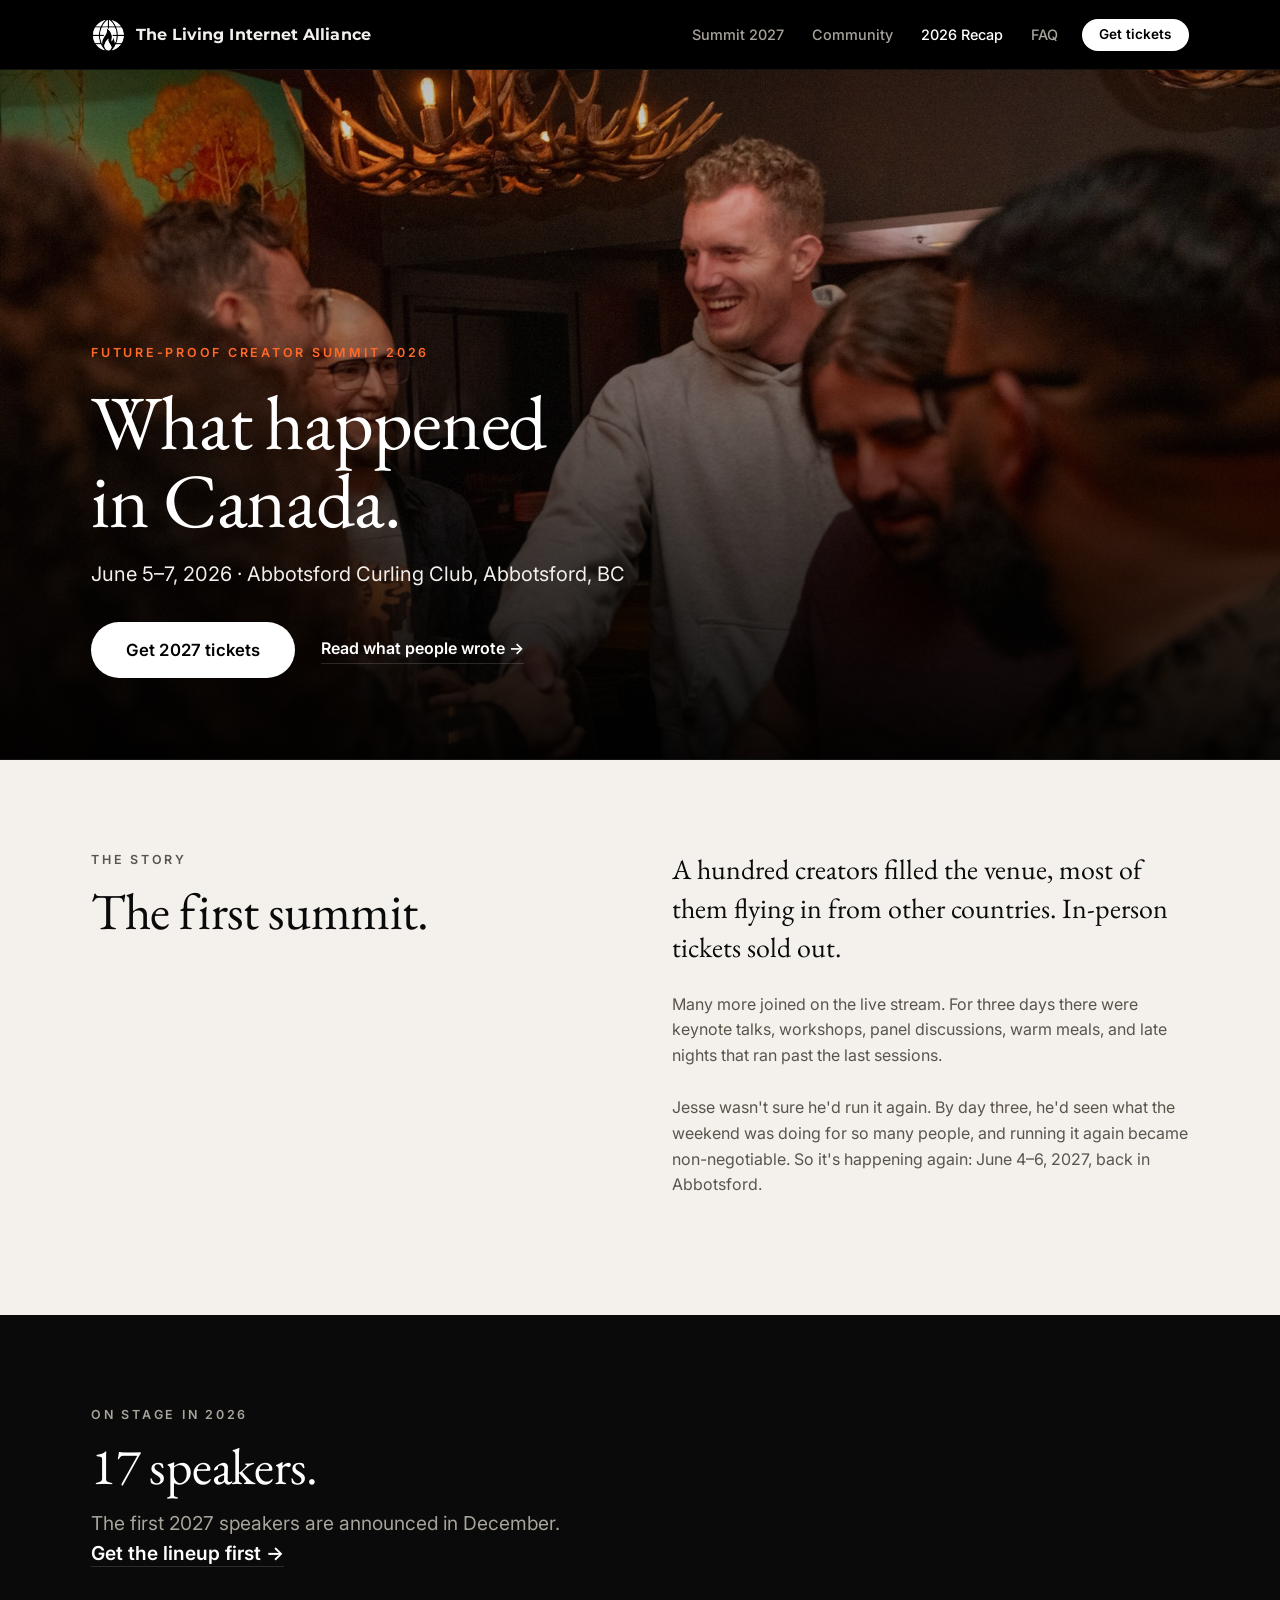
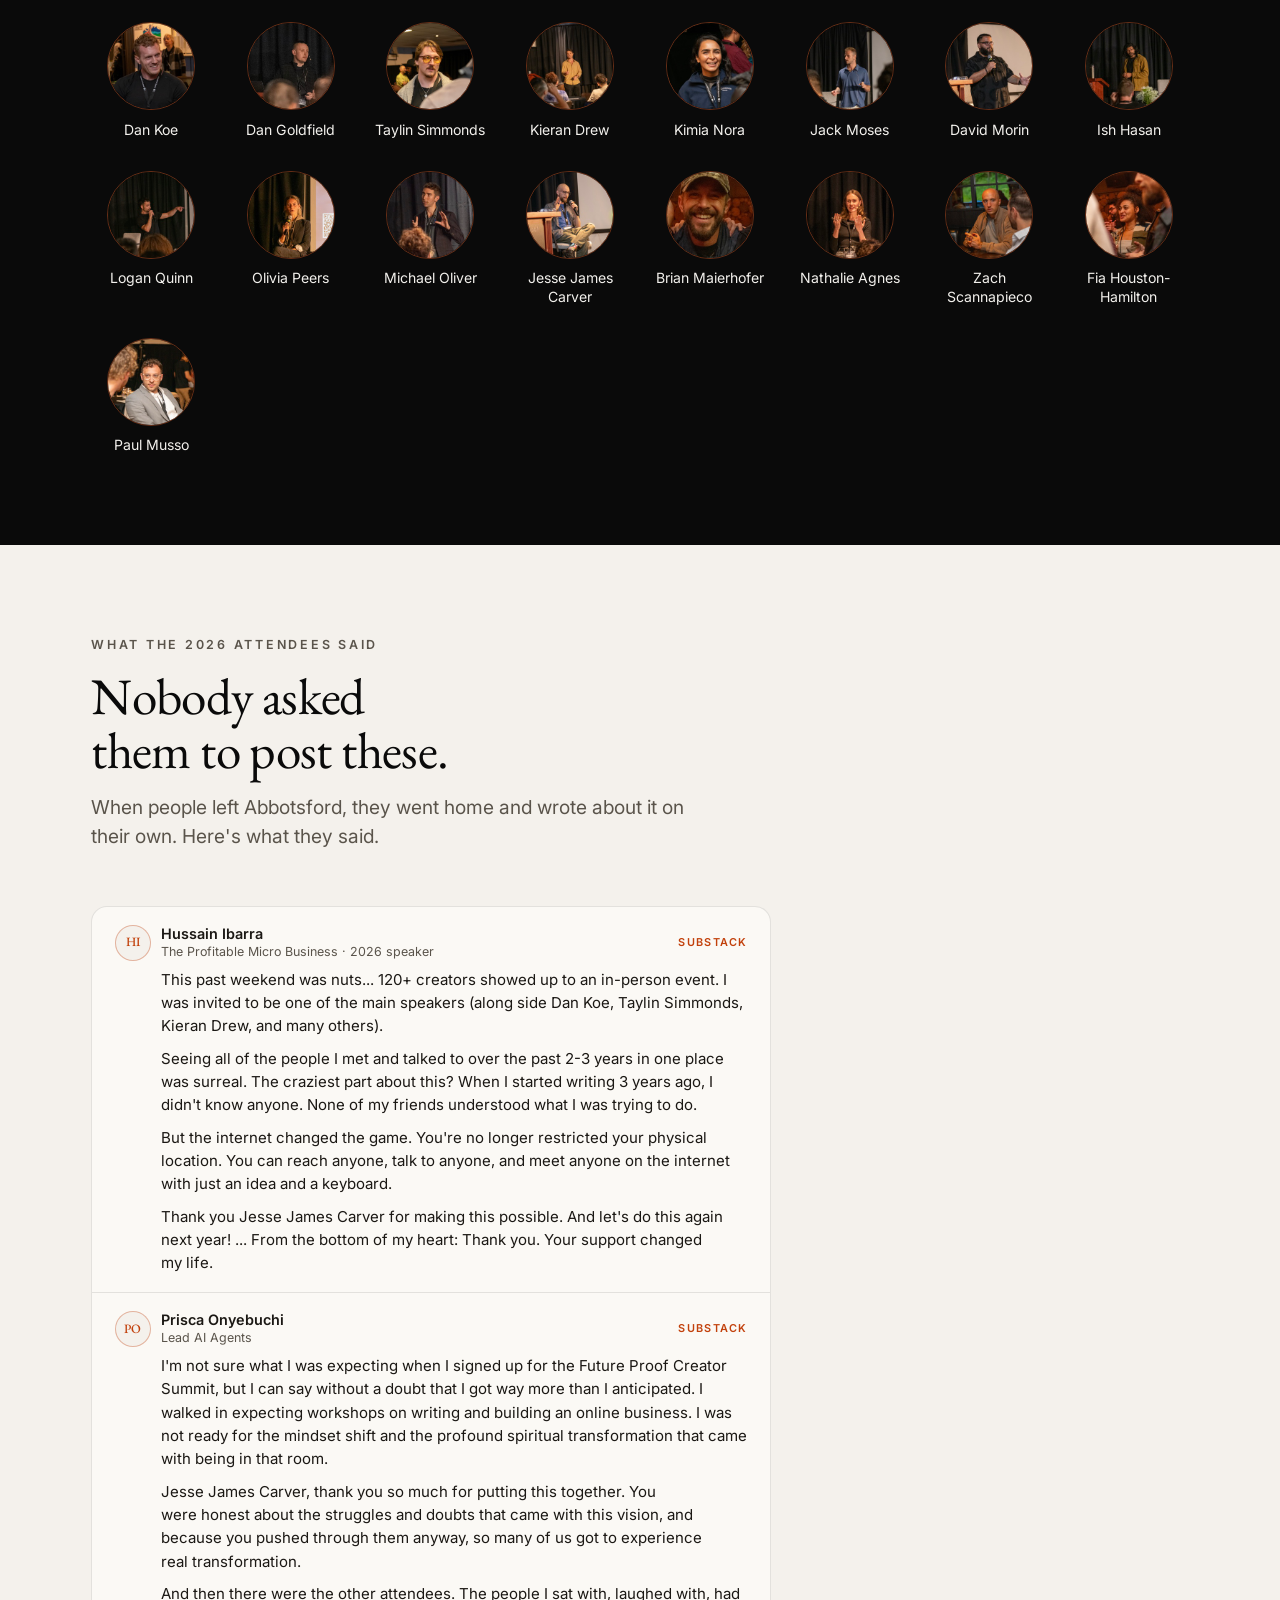
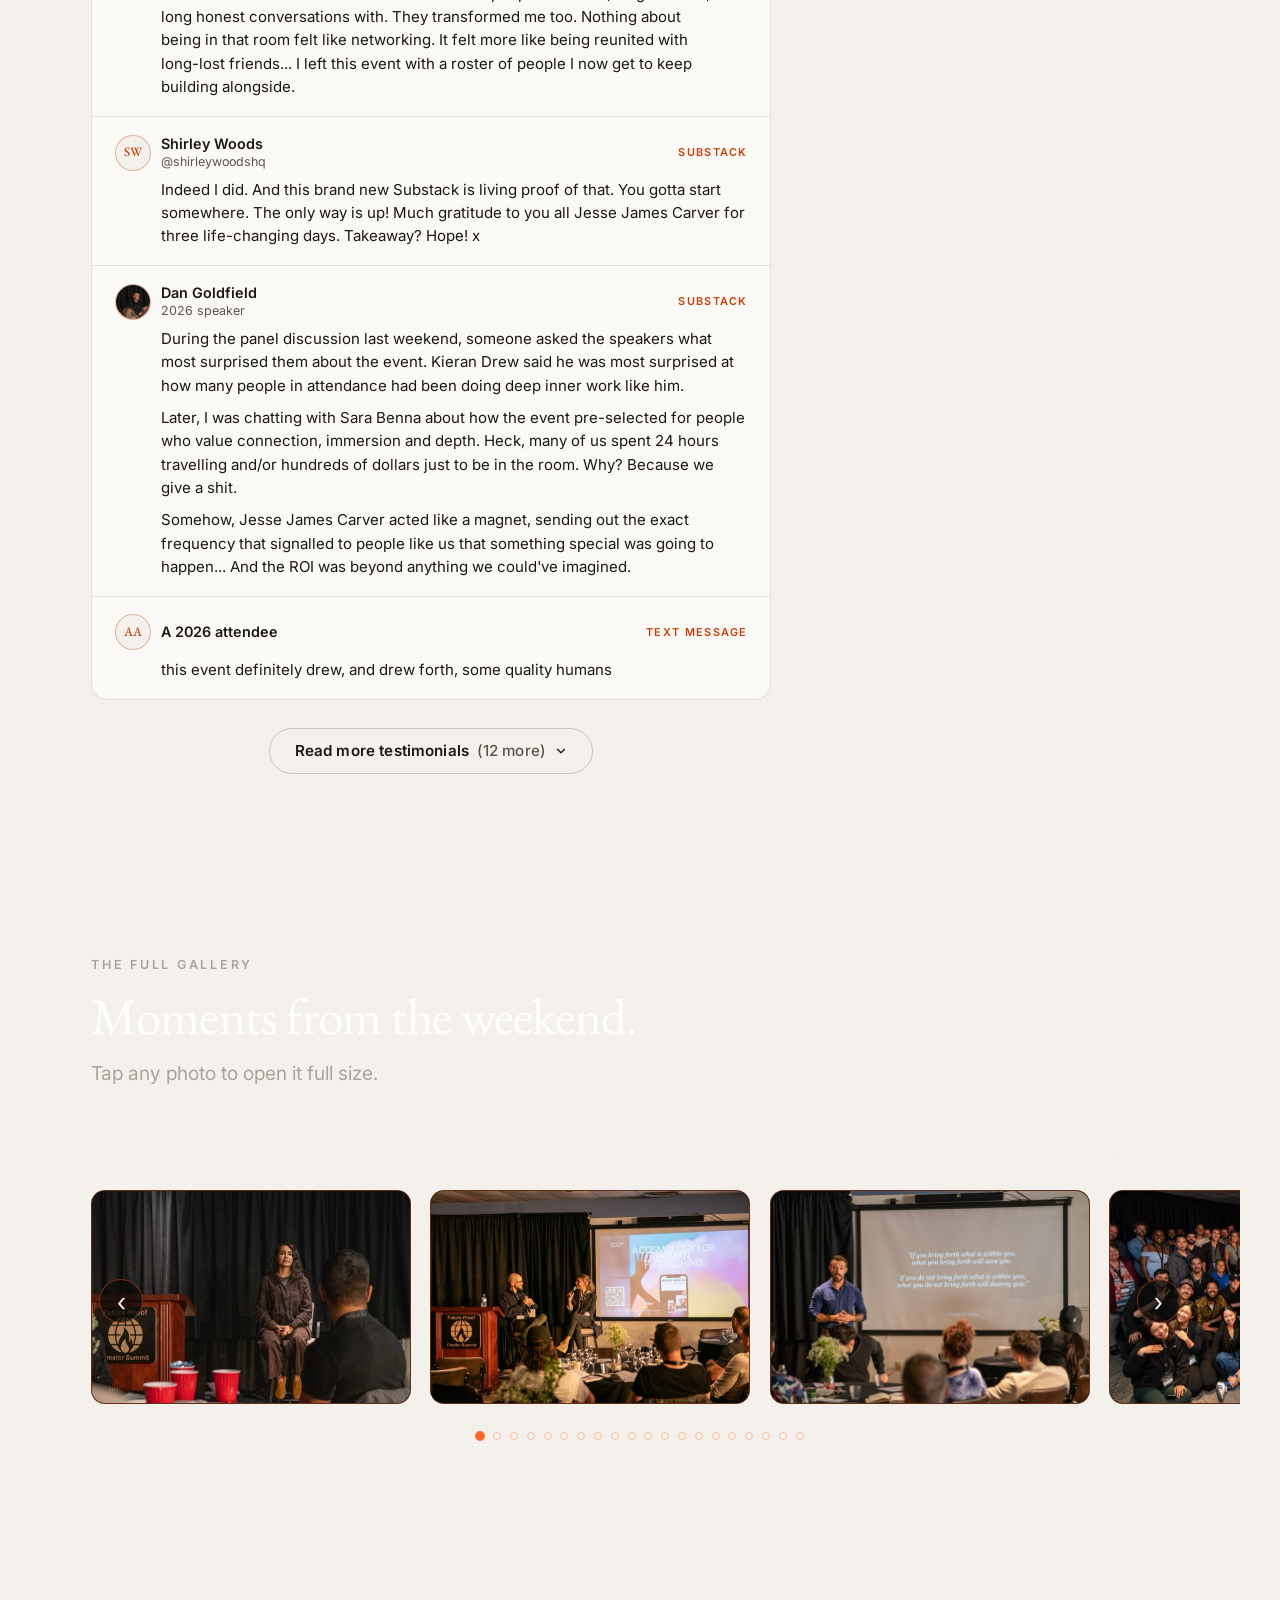
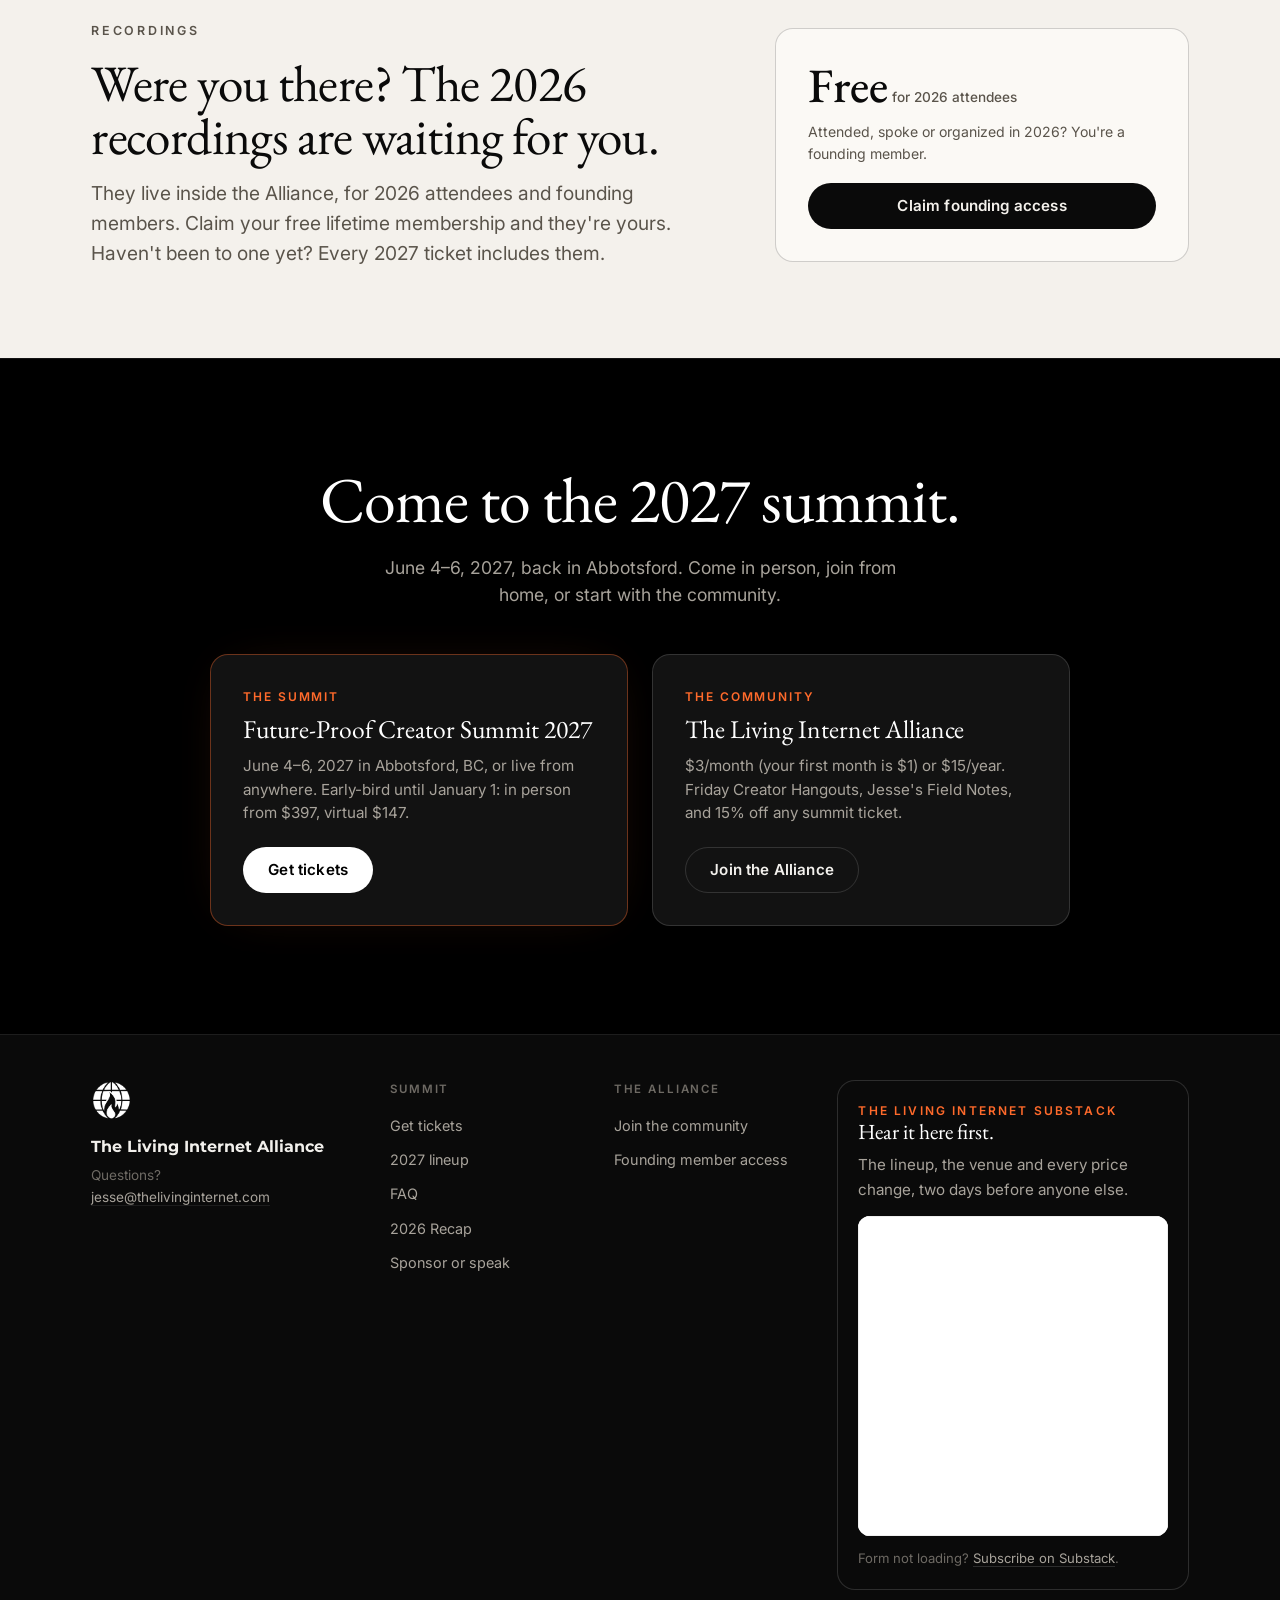
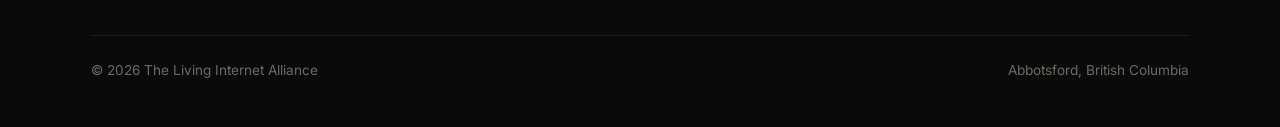
==== commit a3ffcc7c: "adjust wording before testimonials" ====
--- a/2026/index.html
+++ b/2026/index.html
@@ -120,7 +120,7 @@
       <header class="section-head">
         <p class="eyebrow">What the 2026 attendees said</p>
         <h2 class="section-title" id="wall-title">Nobody asked them to post these.</h2>
-        <p class="section-intro">When people left Abbotsford, they went home and wrote about it on their own. Here's every post, in their words.</p>
+        <p class="section-intro">When people left Abbotsford, they went home and wrote about it on their own. Here's what they said.</p>
       </header>
       <div class="quote-wall">
         <figure class="quote">
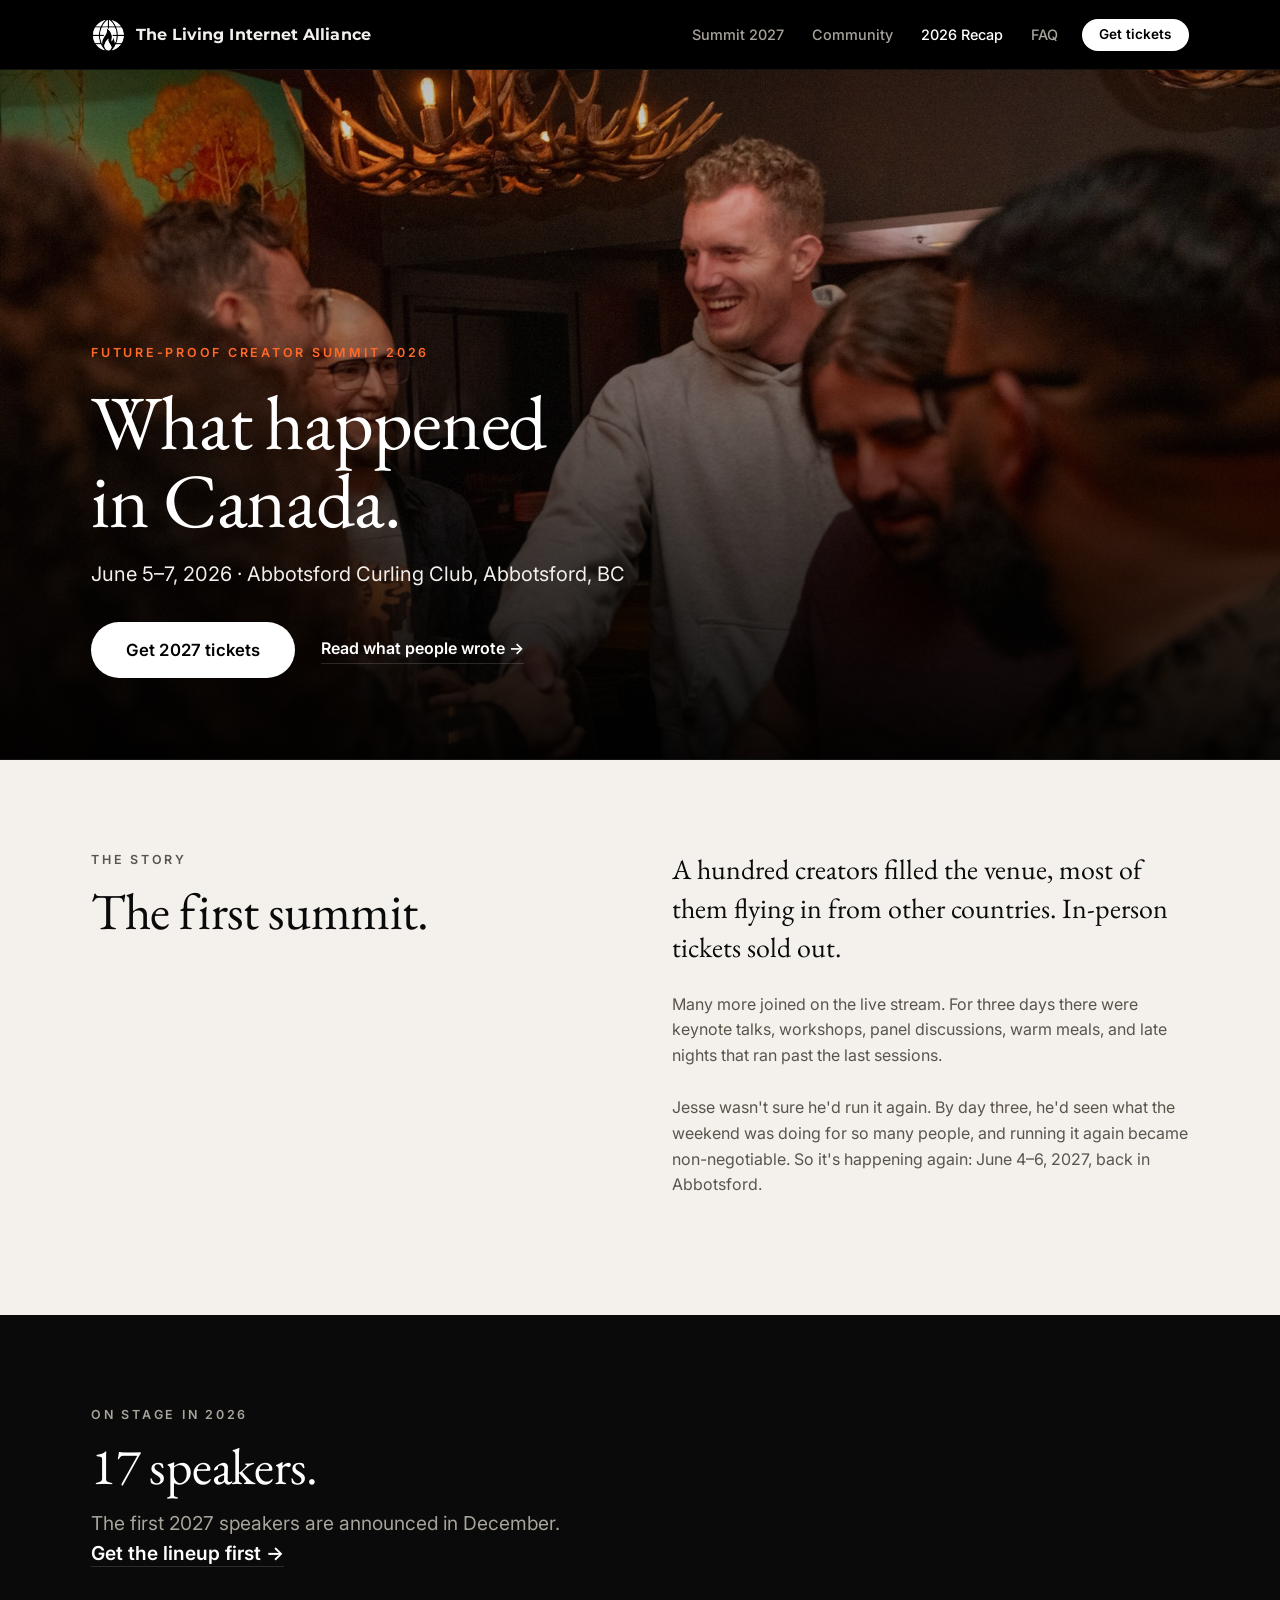
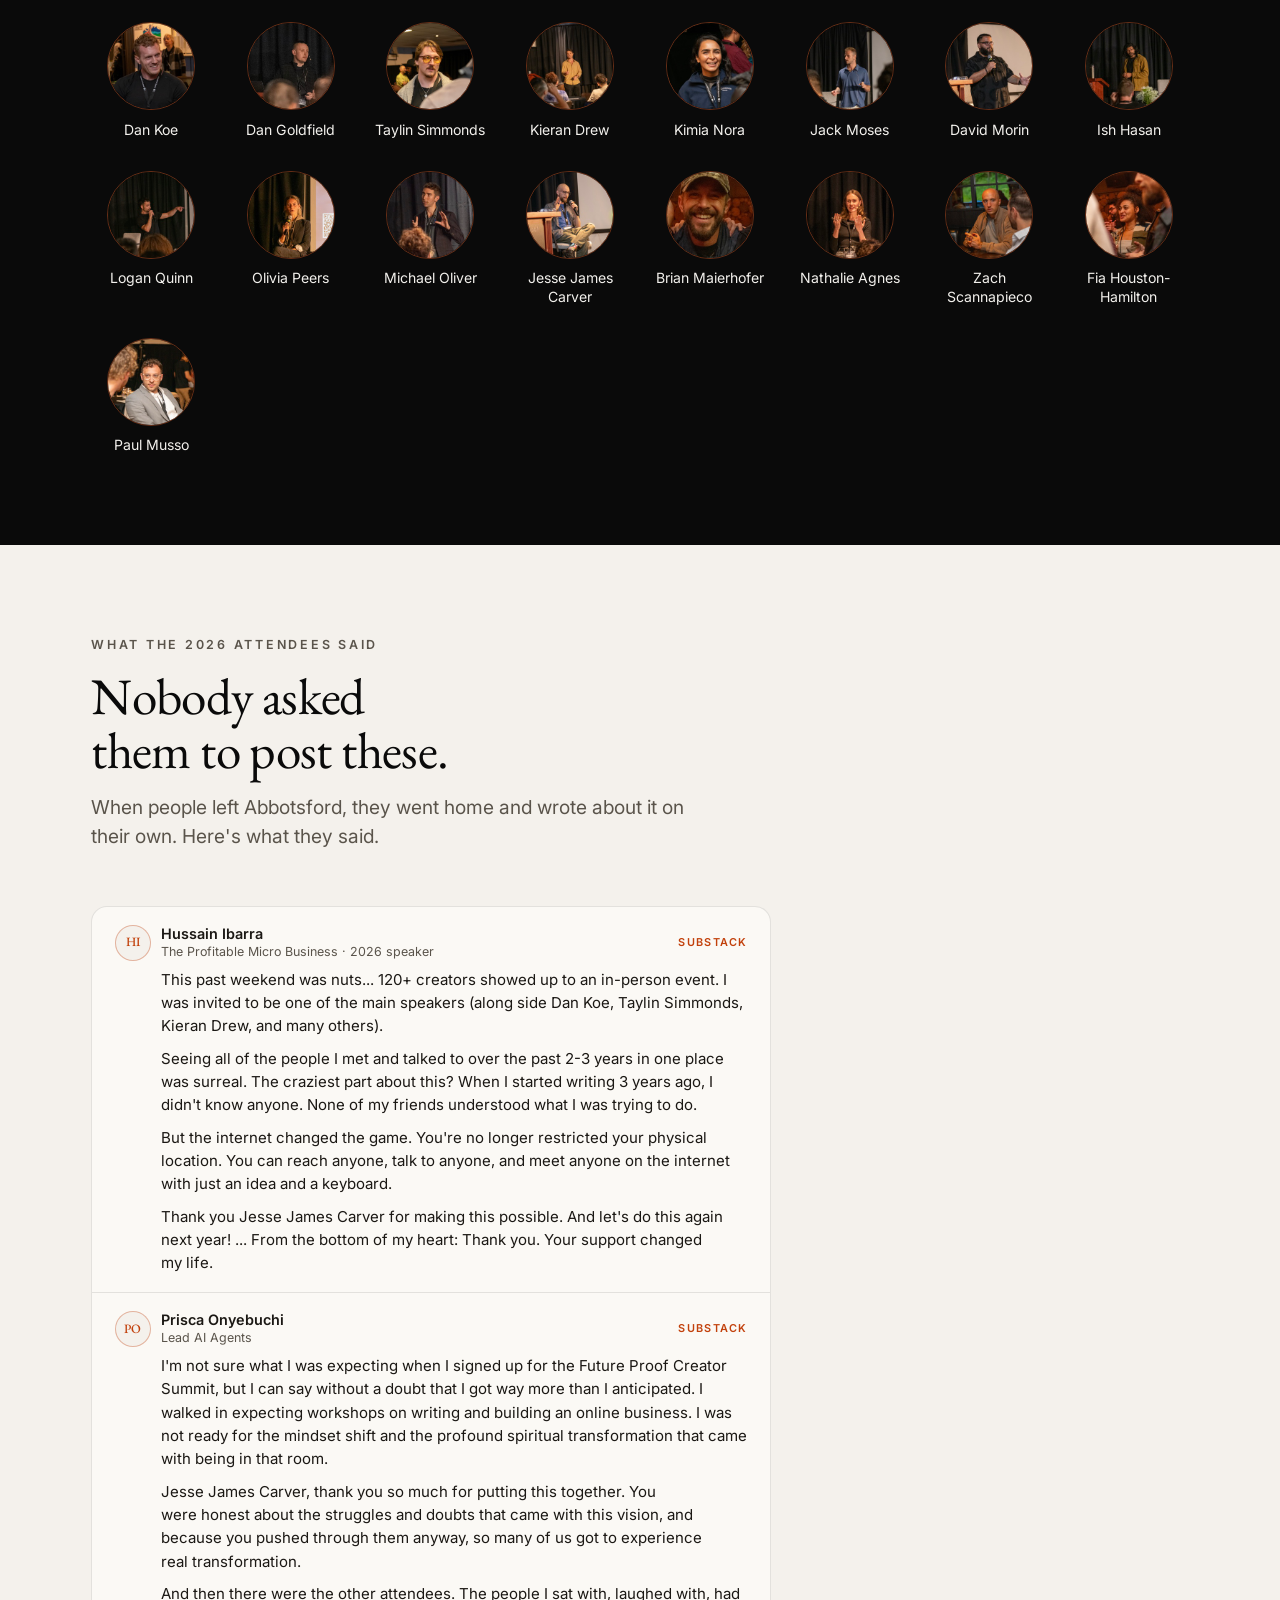
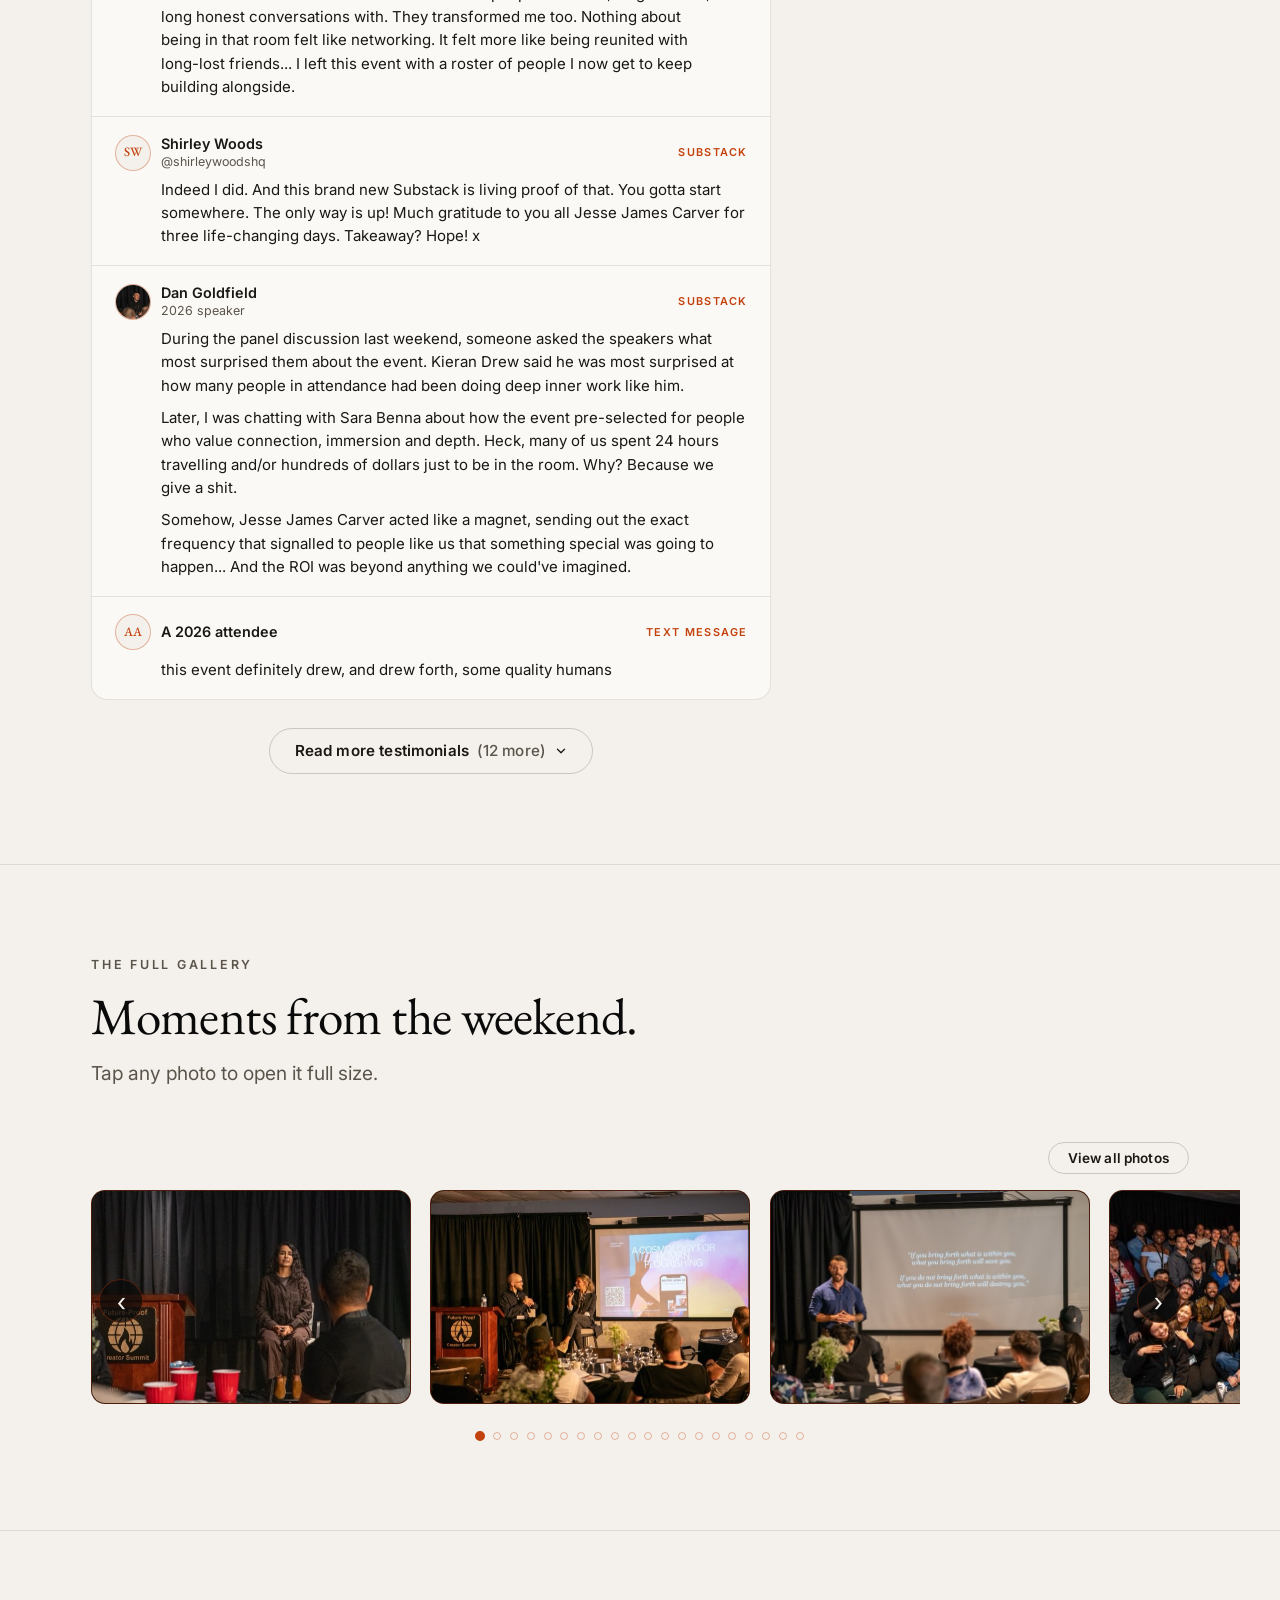
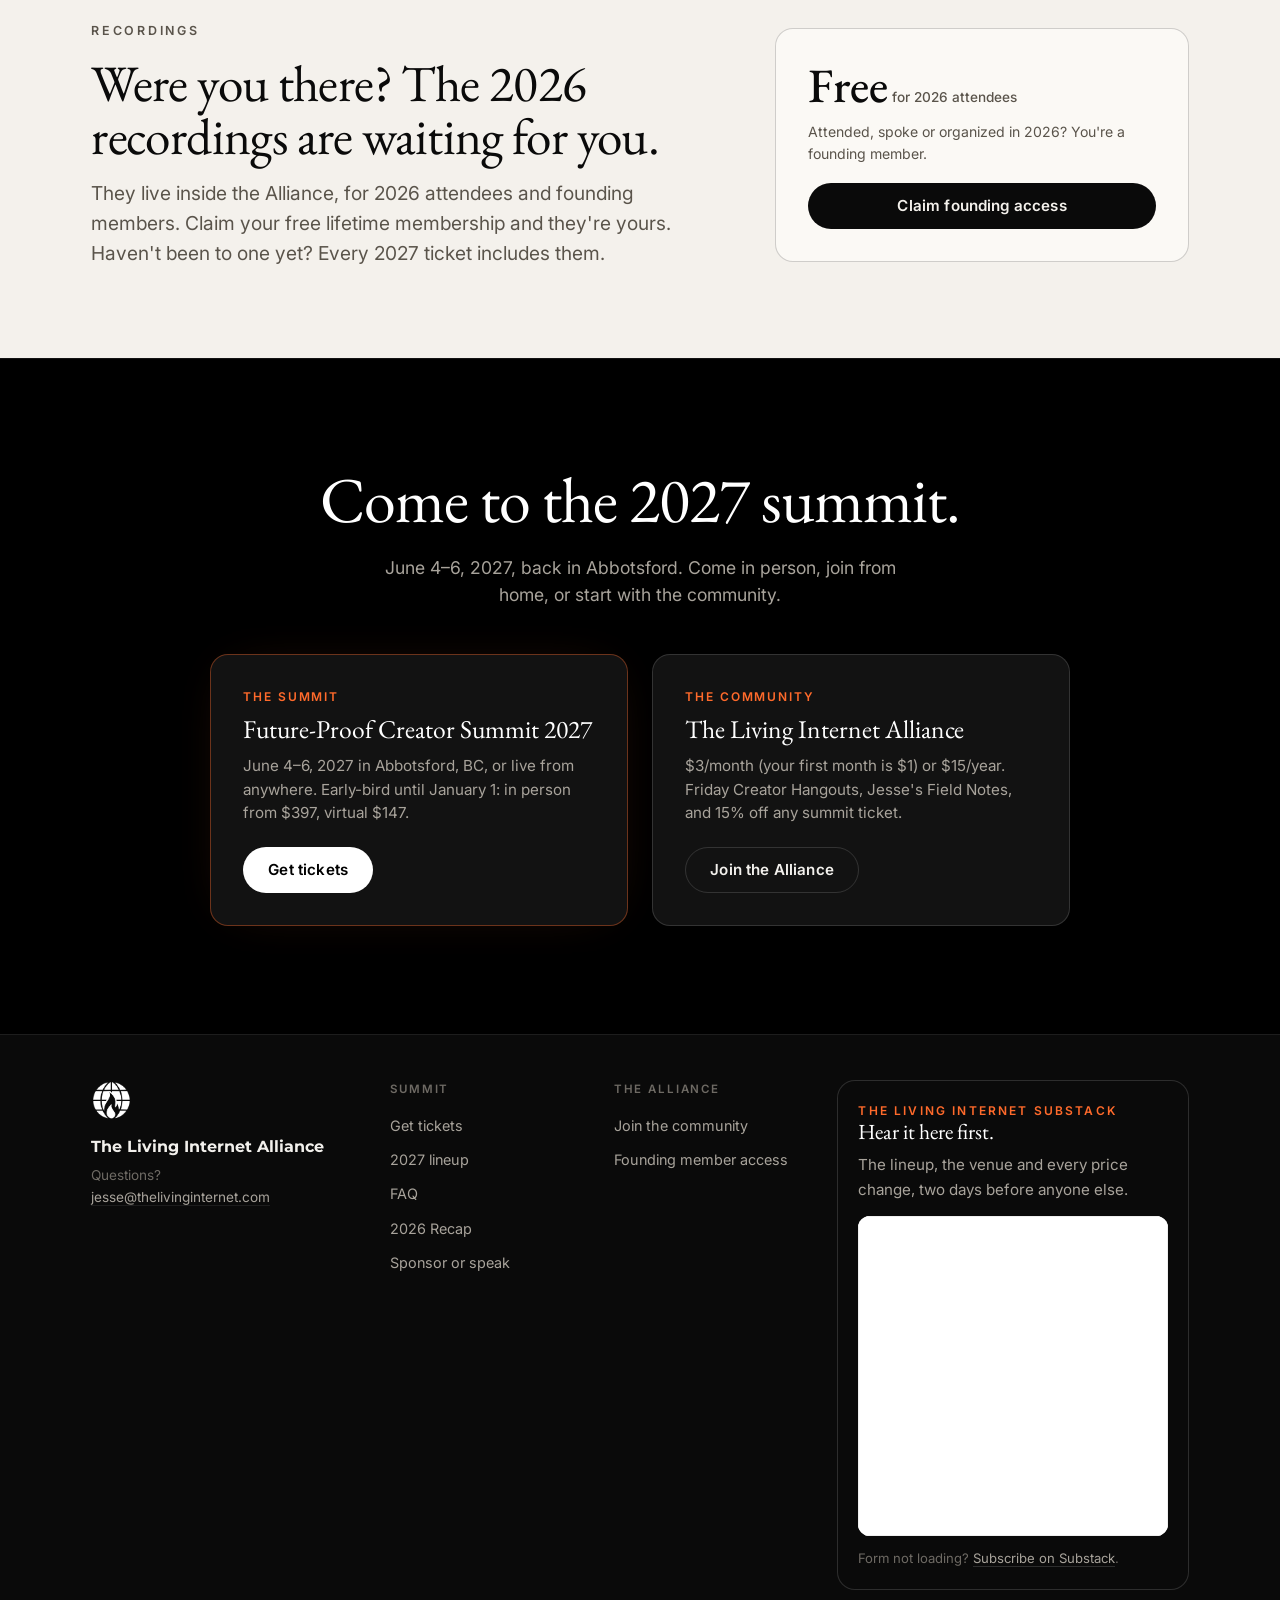
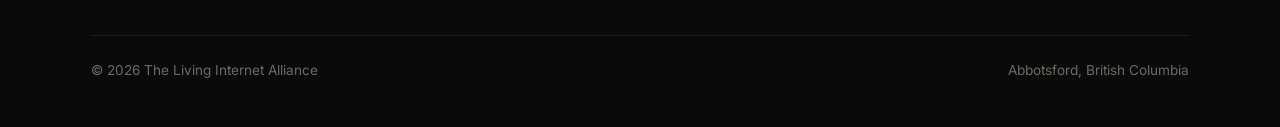
==== commit c3ca2383: "Stronger speaker twinkles and a cursor sparkler on the /2026 closing section Co-Authored-By: Claude " ====
--- a/2026/index.html
+++ b/2026/index.html
@@ -85,7 +85,8 @@
        with the embed when it's ready; don't ship an empty placeholder. -->
 
   <!-- ===================== 4 · SPEAKERS ===================== -->
-  <section id="speakers" class="section" aria-labelledby="speakers-title">
+  <section id="speakers" class="section section--twinkle" aria-labelledby="speakers-title">
+    <canvas class="twinkle-canvas" aria-hidden="true"></canvas>
     <div class="section__inner">
       <header class="section-head">
         <p class="eyebrow">On stage in 2026</p>
@@ -272,7 +273,7 @@
   </section>
 
   <!-- ===================== 6 · FULL GALLERY ===================== -->
-  <section id="gallery" class="section gallery-section" aria-labelledby="gallery-title">
+  <section id="gallery" class="section gallery-section theme-bone" aria-labelledby="gallery-title">
     <div class="section__inner">
       <header class="section-head">
         <p class="eyebrow">The full gallery</p>
@@ -432,7 +433,8 @@
   </main>
 
   <!-- ===================== TWO-OPTION CLOSE (shared) ===================== -->
-  <section class="final" aria-labelledby="final-title">
+  <section class="final final--sparkler" aria-labelledby="final-title">
+    <canvas class="sparkler-canvas" aria-hidden="true"></canvas>
     <div class="final__inner">
       <h2 class="final__title" id="final-title">Come to the 2027 summit.</h2>
       <p class="final__sub">June 4&ndash;6, 2027, back in Abbotsford. Come in person, join from home, or start with the community.</p>
--- a/styles.css
+++ b/styles.css
@@ -1867,6 +1867,86 @@
     linear-gradient(to top, rgba(0,0,0,0.92) 0%, rgba(0,0,0,0.55) 40%, rgba(0,0,0,0.15) 75%, rgba(0,0,0,0.35) 100%);
 }
 .page-hero--photo .page-hero__inner { width: 100%; }
+
+/* Dot-field variant (/community): a slowly rotating grid of bone dots on
+   blue that drift away from the cursor. Drawn by the canvas in site.js. */
+.page-hero--dots {
+  --hero-blue: #0115a6;
+  background: var(--hero-blue);
+  border-bottom-color: rgba(255,255,255,0.12);
+}
+.page-hero--dots::before { display: none; }
+/* Darkens the left side, behind the copy, so the white text reads clearly over the dots */
+.page-hero--dots::after {
+  content: "";
+  position: absolute;
+  inset: 0;
+  background: linear-gradient(to right, rgba(0,4,48,0.78) 0%, rgba(0,4,48,0.55) 35%, rgba(0,4,48,0) 70%);
+  pointer-events: none;
+}
+@media (max-width: 860px) {
+  .page-hero--dots::after { background: rgba(0,4,48,0.45); }
+}
+
+/* Question-mark variant (/faq): faint drifting "?" glyphs on black that
+   straighten, warm to ember and flip to "!" near the cursor. Drawn by site.js. */
+.page-hero--questions { background: var(--black); }
+.page-hero--questions::before { display: none; }
+.page-hero__field {
+  position: absolute;
+  inset: 0;
+  width: 100%;
+  height: 100%;
+  display: block;
+}
+.page-hero--questions::after {
+  content: "";
+  position: absolute;
+  inset: 0;
+  background: linear-gradient(to right, rgba(0,0,0,0.85) 0%, rgba(0,0,0,0.6) 35%, rgba(0,0,0,0) 70%);
+  pointer-events: none;
+}
+@media (max-width: 860px) {
+  .page-hero--questions::after { background: rgba(0,0,0,0.5); }
+}
+
+/* Cursor twinkles (/2026 #speakers): small stars that flicker in behind the
+   content wherever the cursor moves. Drawn by site.js. */
+.section--twinkle { position: relative; overflow: hidden; }
+.section--twinkle > .section__inner { position: relative; z-index: 1; }
+.twinkle-canvas {
+  position: absolute;
+  inset: 0;
+  width: 100%;
+  height: 100%;
+  display: block;
+  pointer-events: none;
+}
+
+/* Sparkler (/2026 closing "Come to the 2027 summit."): the cursor becomes a
+   sparkler tip throwing sparks that arc up and fall as they burn out. site.js. */
+.final--sparkler { position: relative; overflow: hidden; }
+.final--sparkler > .final__inner,
+.final--sparkler > .final__options { position: relative; z-index: 1; }
+.sparkler-canvas {
+  position: absolute;
+  inset: 0;
+  width: 100%;
+  height: 100%;
+  display: block;
+  pointer-events: none;
+}
+.page-hero__dots {
+  position: absolute;
+  inset: 0;
+  width: 100%;
+  height: 100%;
+  display: block;
+}
+.page-hero--dots .eyebrow { color: rgba(244,241,236,0.72); }
+.page-hero--dots .page-hero__price { color: rgba(244,241,236,0.78); }
+.page-hero--dots .textlink { border-color: rgba(255,255,255,0.4); }
+.page-hero--dots .textlink:hover { border-color: var(--bone); }
 @media (max-width: 860px) {
   .page-hero { padding-top: clamp(3rem, 9vh, 5rem); }
   .page-hero--photo { min-height: 72vh; }
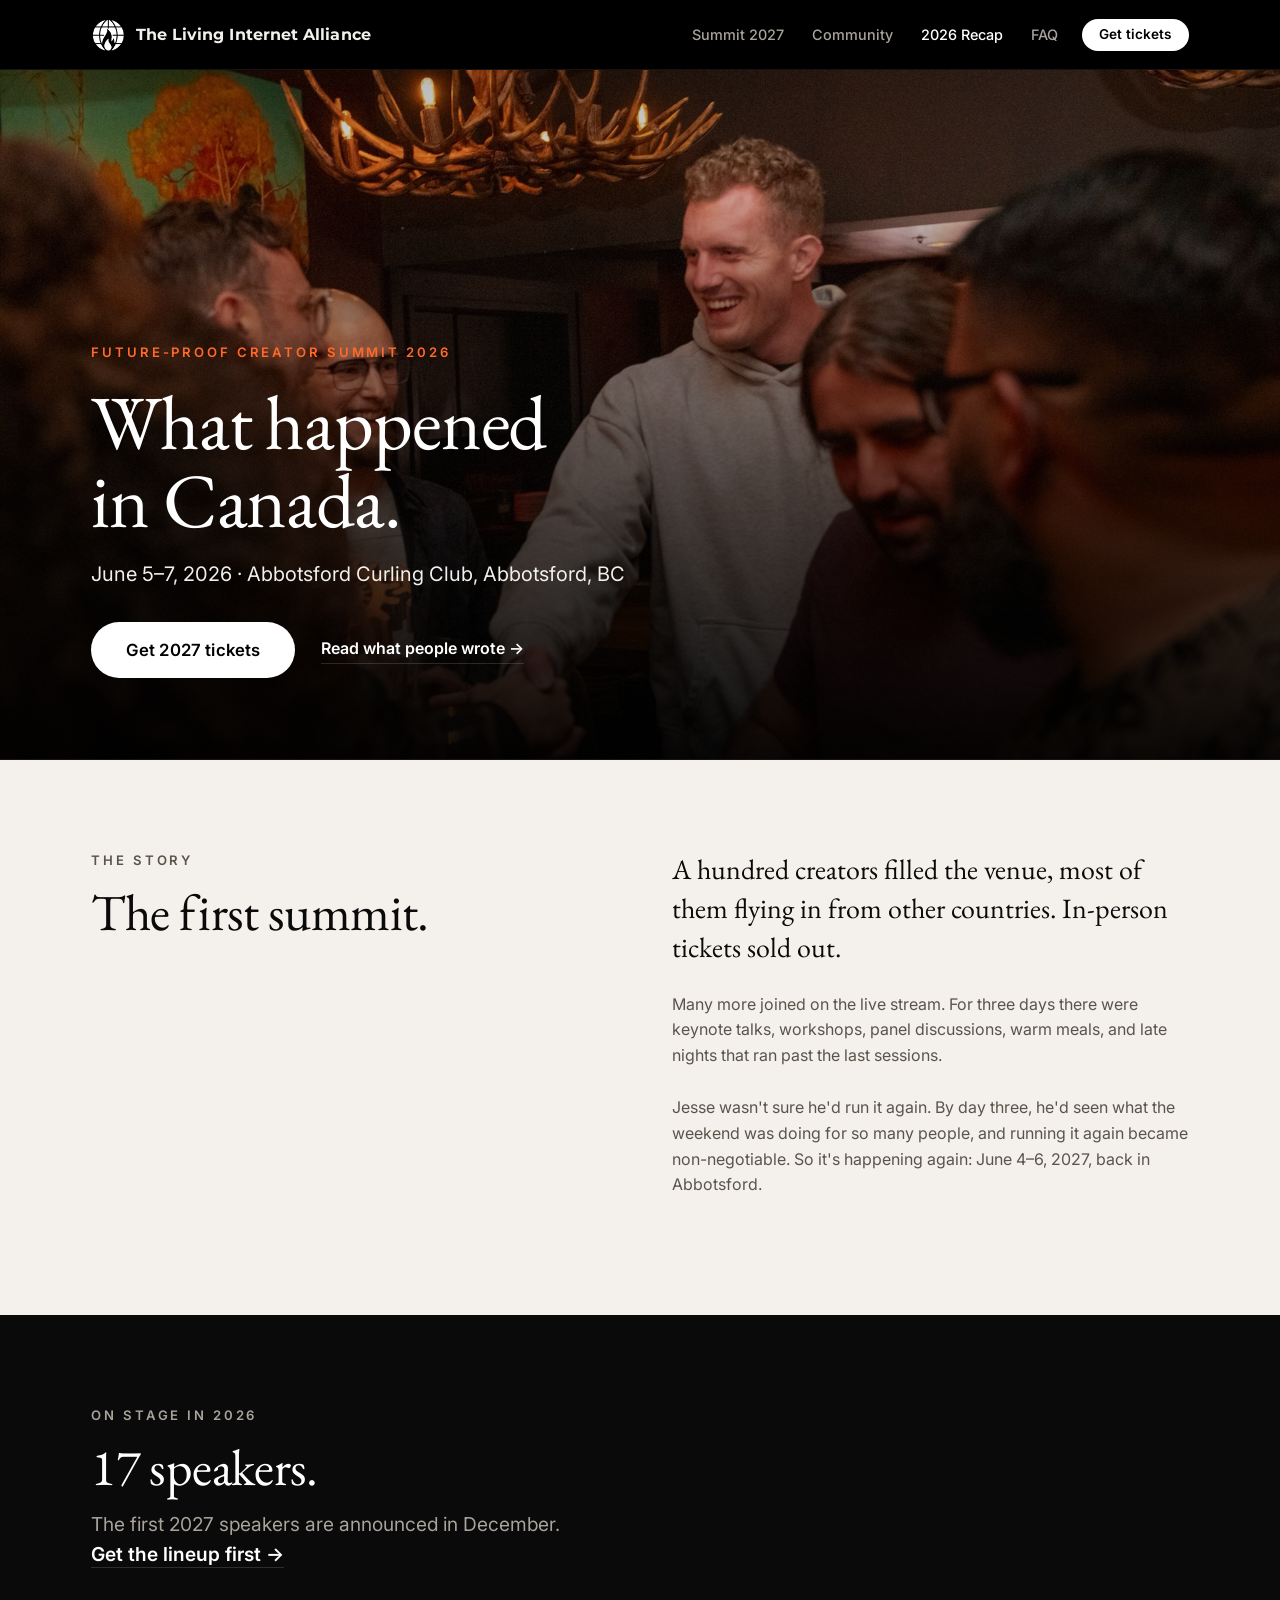
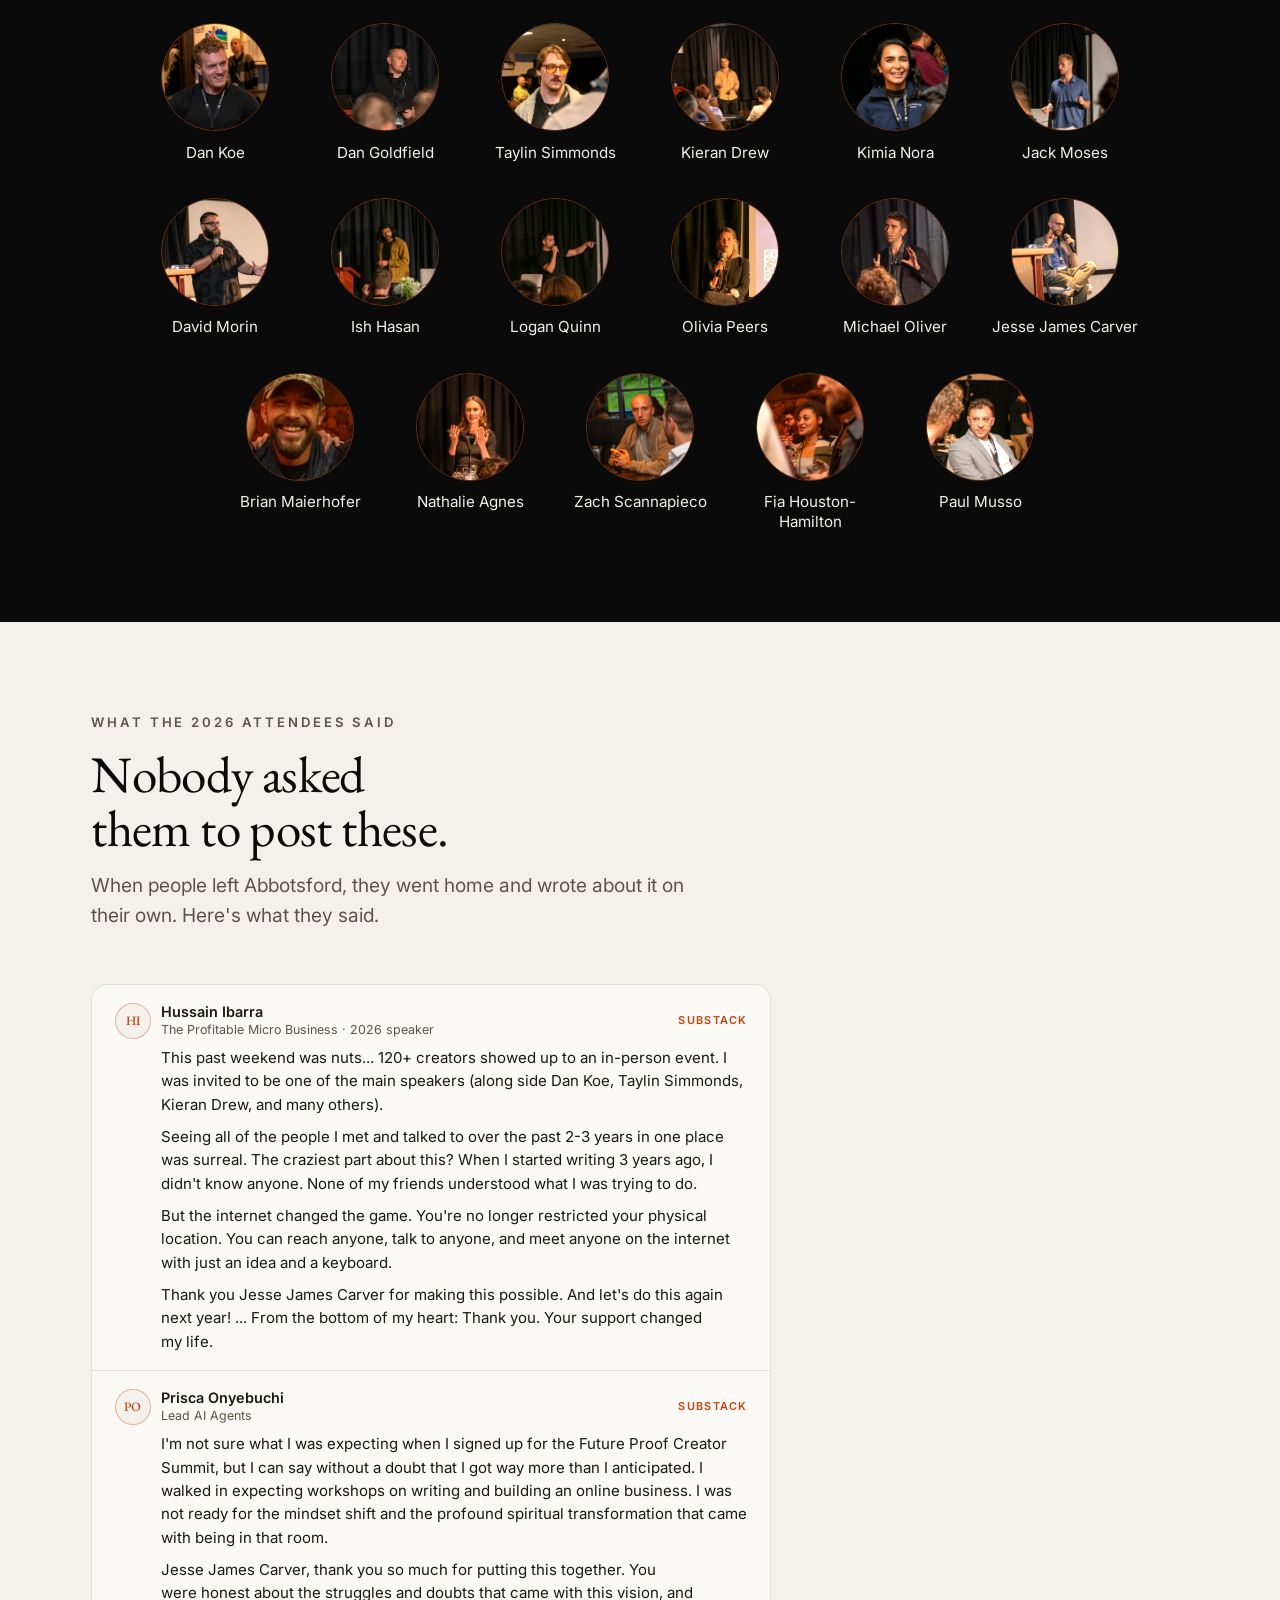
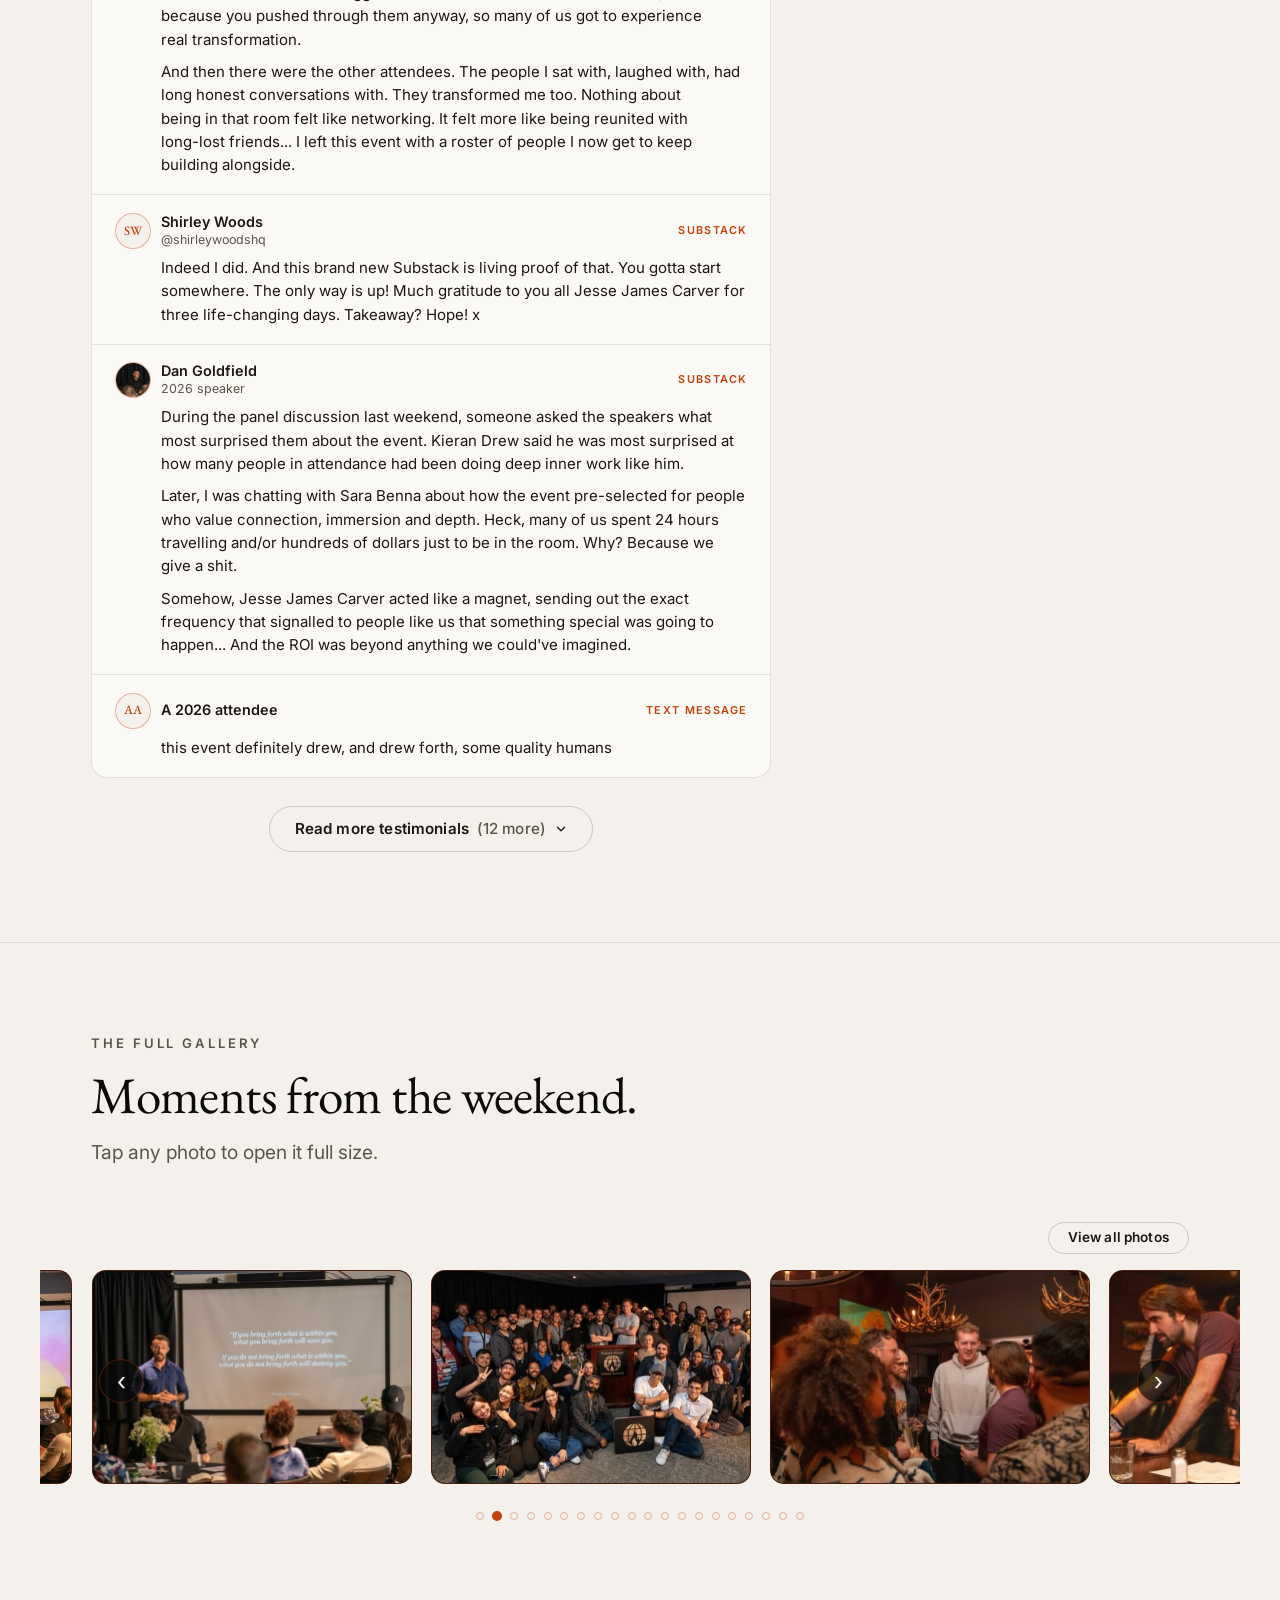
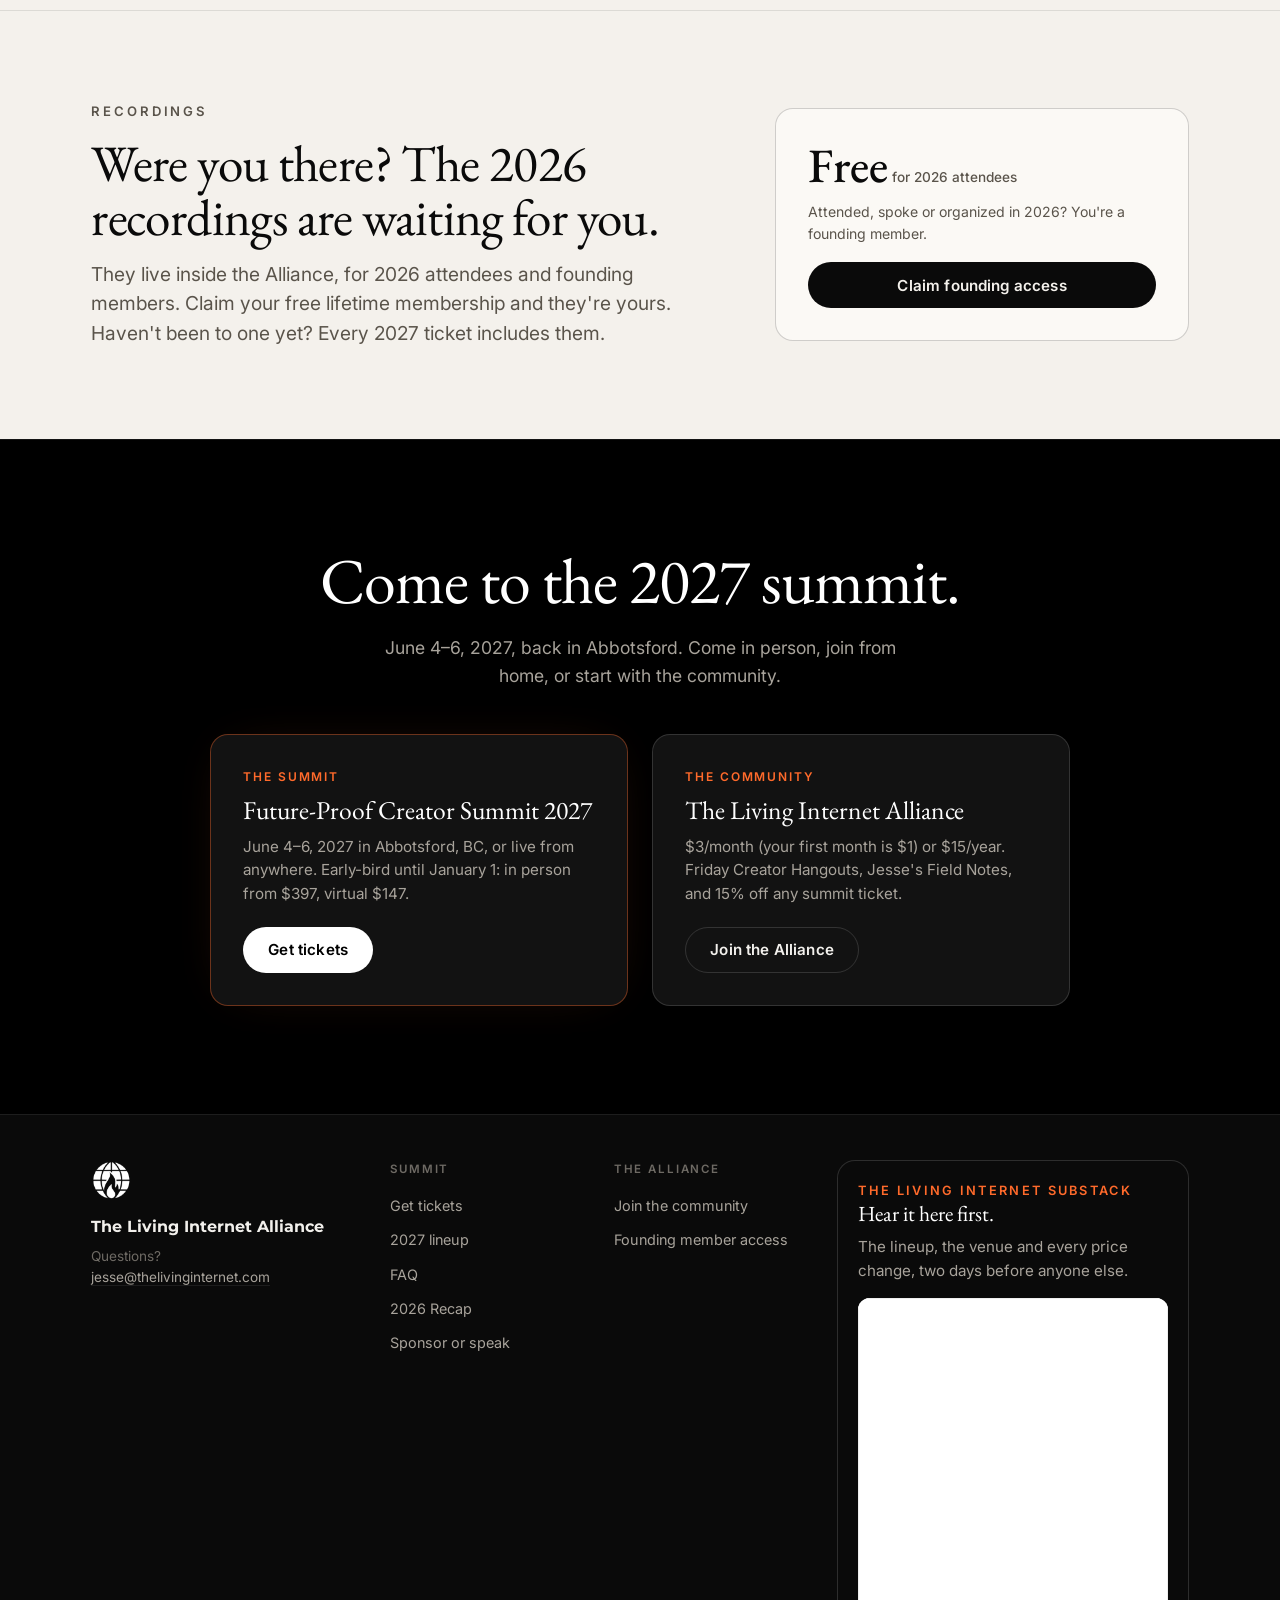
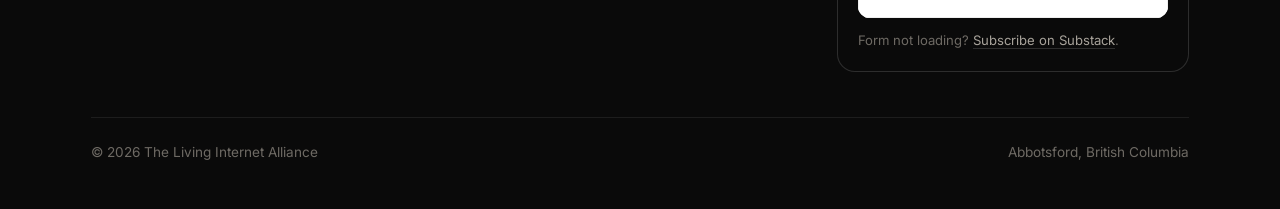
==== commit 1ee4d957: "Lock the palette to black, bone and ember; second design pass Palette: /community hero is now black " ====
--- a/2026/index.html
+++ b/2026/index.html
@@ -30,12 +30,13 @@
   <link rel="preload" as="image" href="/assets/images/summit-photos/img13-web.jpg" fetchpriority="high" />
 </head>
 <body>
+  <a class="skip-link" href="#main">Skip to content</a>
 
   <!-- ===================== NAV (shared) ===================== -->
   <header class="nav" id="top">
     <div class="nav__inner">
       <a class="nav__brand" href="/" aria-label="The Living Internet Alliance, home">
-        <img src="/assets/images/graphics/logo-white.png" alt="" class="nav__logo" width="470" height="469" />
+        <img src="/assets/images/graphics/logo-white-128.png" alt="" class="nav__logo" width="128" height="128" />
         <span class="nav__wordmark">The Living Internet Alliance</span>
       </a>
       <nav class="nav__links" id="navLinks" aria-label="Primary">
@@ -49,7 +50,7 @@
     </div>
   </header>
 
-  <main>
+  <main id="main" tabindex="-1">
   <!-- ===================== 1 · HERO ===================== -->
   <section class="page-hero page-hero--photo" aria-labelledby="recap-title">
     <div class="page-hero__media" style="background-image: url('/assets/images/summit-photos/img13-web.jpg');" role="img" aria-label="Attendees at the 2026 Future-Proof Creator Summit"></div>
@@ -460,7 +461,7 @@
   <footer class="footer" id="footer">
     <div class="footer__grid">
       <div class="footer__about">
-        <img src="/assets/images/graphics/logo-white.png" alt="" class="footer__logo" width="470" height="469" loading="lazy" />
+        <img src="/assets/images/graphics/logo-white-128.png" alt="" class="footer__logo" width="128" height="128" loading="lazy" />
         <p class="footer__brand">The Living Internet Alliance</p>
         <p class="footer__meta">Questions? <a href="mailto:jesse@thelivinginternet.com">jesse@thelivinginternet.com</a></p>
       </div>
@@ -487,7 +488,7 @@
           <p class="signup__title">Hear it here first.</p>
           <p class="signup__body">The lineup, the venue and every price change, two days before anyone else.</p>
           <div class="signup__frame">
-            <iframe src="https://livinginternet.substack.com/embed" width="480" height="320" style="border: 1px solid #EEE; background: white" frameborder="0" scrolling="no"></iframe>
+            <iframe src="https://livinginternet.substack.com/embed" title="Subscribe to The Living Internet Substack" loading="lazy" width="480" height="320" style="border: 1px solid #EEE; background: white" frameborder="0" scrolling="no"></iframe>
           </div>
           <p class="signup__fallback">Form not loading? <a href="https://livinginternet.substack.com/subscribe" target="_blank" rel="noopener">Subscribe on Substack</a>.</p>
         </div>
--- a/styles.css
+++ b/styles.css
@@ -87,7 +87,7 @@
 /* ---------- Shared bits ---------- */
 .eyebrow {
   font-family: var(--sans);
-  font-size: 0.78rem;
+  font-size: 0.82rem;
   font-weight: 600;
   letter-spacing: 0.22em;
   text-transform: uppercase;
@@ -828,6 +828,17 @@
    embedded checkout form (below) gets the section's full width to grow
    into rather than sharing a row with the text block. */
 .member-band--tickets .member-band__inner { flex-direction: column; align-items: flex-start; }
+/* Rising embers behind the ticket band (home #tickets). Drawn by site.js. */
+.member-band--tickets { background: var(--black); }
+.member-band--tickets::before { display: none; }
+.embers-canvas {
+  position: absolute;
+  inset: 0;
+  width: 100%;
+  height: 100%;
+  display: block;
+  pointer-events: none;
+}
 
 /* Embedded Ticket Tailor checkout widget (2027 ticket band). Wrapped in a
    light card because the widget renders in Ticket Tailor's own light
@@ -837,9 +848,10 @@
 .ticket-embed {
   width: 100%;
   max-width: 640px;
-  border-radius: 14px;
+  border-radius: 18px;
   overflow: hidden;
   background: var(--paper);
+  padding: 8px;
   box-shadow: 0 20px 50px -20px rgba(0, 0, 0, 0.55);
 }
 .ticket-embed iframe {
@@ -847,6 +859,7 @@
   width: 100%;
   height: 875px;
   border: 0;
+  border-radius: 12px;
 }
 .ticket-embed__fallback {
   position: relative;
@@ -1618,14 +1631,20 @@
      applies, the photo's own aspect ratio (set at the base rule) keeps
      its full width in frame instead of a fixed vh height forcing a
      crop of its left/right edges. */
+  /* Phones get a 3:2 crop of the panel's middle (img1-mobile.jpg) so
+     faces are legible, instead of the full panorama shrunk to a strip. */
+  .hero__media { aspect-ratio: 3 / 2; }
   .hero__media::before {
     transform: none;
     animation: none;
-    background-position: 50% 30%;
+    background-image: url("assets/images/summit-photos/img1-mobile.jpg");
+    background-size: cover;
+    background-position: 50% 50%;
   }
   /* Fade the bottom of the photo into the dark content area */
   .hero__scrim {
     top: 0;   /* .hero has no top padding at this breakpoint (sticky nav) */
+    aspect-ratio: 3 / 2;
     background: linear-gradient(to bottom,
       rgba(0,0,0,0.15) 0%,
       rgba(0,0,0,0.05) 45%,
@@ -1686,12 +1705,12 @@
   .nav__brand { gap: 0.45rem; }
   .nav__logo { width: 26px; height: 26px; }
   .nav__wordmark {
-    font-size: clamp(0.58rem, 2.6vw, 0.8rem);
+    font-size: clamp(0.75rem, 3.2vw, 0.85rem);
     line-height: 1.15;
   }
   .nav__cta {
     padding: 0.6em 0.85em;
-    font-size: clamp(0.68rem, 2.2vw, 0.78rem);
+    font-size: clamp(0.75rem, 3vw, 0.85rem);
   }
 }
 
@@ -1868,11 +1887,12 @@
 }
 .page-hero--photo .page-hero__inner { width: 100%; }
 
-/* Dot-field variant (/community): a slowly rotating grid of bone dots on
-   blue that drift away from the cursor. Drawn by the canvas in site.js. */
+/* Dot-field variant (/community): a slowly rotating grid of ember dots on
+   black that drift away from the cursor and brighten to amber. Drawn by
+   the canvas in site.js. (Was blue until 2026-10-28: the palette is black,
+   bone and one ember flame.) */
 .page-hero--dots {
-  --hero-blue: #0115a6;
-  background: var(--hero-blue);
+  background: var(--black);
   border-bottom-color: rgba(255,255,255,0.12);
 }
 .page-hero--dots::before { display: none; }
@@ -1881,11 +1901,11 @@
   content: "";
   position: absolute;
   inset: 0;
-  background: linear-gradient(to right, rgba(0,4,48,0.78) 0%, rgba(0,4,48,0.55) 35%, rgba(0,4,48,0) 70%);
+  background: linear-gradient(to right, rgba(0,0,0,0.78) 0%, rgba(0,0,0,0.55) 35%, rgba(0,0,0,0) 70%);
   pointer-events: none;
 }
 @media (max-width: 860px) {
-  .page-hero--dots::after { background: rgba(0,4,48,0.45); }
+  .page-hero--dots::after { background: rgba(0,0,0,0.45); }
 }
 
 /* Question-mark variant (/faq): faint drifting "?" glyphs on black that
@@ -1910,11 +1930,14 @@
   .page-hero--questions::after { background: rgba(0,0,0,0.5); }
 }
 
-/* Cursor twinkles (/2026 #speakers): small stars that flicker in behind the
-   content wherever the cursor moves. Drawn by site.js. */
-.section--twinkle { position: relative; overflow: hidden; }
-.section--twinkle > .section__inner { position: relative; z-index: 1; }
-.twinkle-canvas {
+/* Cursor twinkles (/2026 #speakers) and coins (/community #values): canvas
+   effects drawn behind the section content by site.js. */
+.section--twinkle,
+.section--coins { position: relative; overflow: hidden; }
+.section--twinkle > .section__inner,
+.section--coins > .section__inner { position: relative; z-index: 1; }
+.twinkle-canvas,
+.coins-canvas {
   position: absolute;
   inset: 0;
   width: 100%;
@@ -2156,6 +2179,7 @@
   gap: clamp(2rem, 5vw, 4.5rem);
   align-items: start;
 }
+.lineup > .signup { align-self: start; }
 .themes { list-style: none; display: grid; gap: 1.4rem; }
 .theme__title {
   font-family: var(--display);
@@ -2165,6 +2189,7 @@
   line-height: 1.2;
 }
 .theme__desc { margin-top: 0.3rem; color: var(--text-dim); font-size: 0.96rem; line-height: 1.6; }
+.lineup__main .section-head { margin-bottom: 0; }
 .milestones {
   list-style: none;
   margin-top: clamp(2rem, 5vh, 2.75rem);
@@ -2199,7 +2224,7 @@
   box-shadow: 0 0 50px -24px var(--accent-glow);
 }
 .signup__eyebrow {
-  font-size: 0.75rem;
+  font-size: 0.8rem;
   font-weight: 600;
   letter-spacing: 0.18em;
   text-transform: uppercase;
@@ -2251,7 +2276,7 @@
   position: absolute;
   top: -0.75rem;
   left: clamp(1.4rem, 3vw, 2rem);
-  font-size: 0.68rem;
+  font-size: 0.75rem;
   font-weight: 700;
   letter-spacing: 0.14em;
   text-transform: uppercase;
@@ -2300,9 +2325,32 @@
 .tier .btn { width: 100%; }
 .tier:not(.tier--featured) .btn--ember { background: transparent; color: var(--text); border-color: var(--line); box-shadow: none; }
 .tier:not(.tier--featured) .btn--ember:hover { border-color: var(--white); background: rgba(255,255,255,0.06); }
+.tiers__hint { display: none; }
+@media (max-width: 560px) { .member-band--tickets .eyebrow { letter-spacing: 0.14em; } }
+/* Phones: tiers become a swipeable row (General Admission first) instead
+   of three stacked cards, which cut the section's height by ~1,200px. */
 @media (max-width: 900px) {
-  .tiers { grid-template-columns: 1fr; max-width: 520px; }
-  .tier--featured { order: -1; }
+  .tiers {
+    display: flex;
+    gap: 0.9rem;
+    overflow-x: auto;
+    scroll-snap-type: x mandatory;
+    -webkit-overflow-scrolling: touch;
+    scrollbar-width: none;
+    margin: 0 0 0 calc(var(--gutter) * -1);
+    padding: 1rem var(--gutter) 0.25rem;
+    scroll-padding-inline: var(--gutter);
+    width: calc(100% + var(--gutter) * 2);
+    max-width: none;
+  }
+  .tiers::-webkit-scrollbar { display: none; }
+  .tier { flex: 0 0 min(84%, 380px); scroll-snap-align: start; }
+  .tiers__hint {
+    display: block;
+    margin-top: -0.5rem;
+    font-size: 0.82rem;
+    color: var(--text-dim);
+  }
 }
 
 .tickets__notes {
@@ -2310,17 +2358,39 @@
   grid-template-columns: repeat(2, minmax(0, 1fr));
   gap: clamp(1rem, 3vw, 2.5rem);
   width: 100%;
+  align-items: start;
 }
 .tickets__note { font-size: 0.95rem; line-height: 1.6; color: var(--text-dim); }
 .tickets__note strong { color: var(--text); font-weight: 600; }
 .tickets__note-title {
-  font-size: 0.75rem;
+  font-size: 0.8rem;
   font-weight: 600;
   letter-spacing: 0.16em;
   text-transform: uppercase;
   color: var(--accent);
   margin-bottom: 0.4rem;
 }
+/* "Coming as a group" / "About sales" fold away until asked for */
+summary.tickets__note-title {
+  display: inline-flex;
+  align-items: center;
+  gap: 0.6rem;
+  margin-bottom: 0;
+  padding: 0.6em 1.1em;
+  border: 1px solid var(--accent-soft);
+  border-radius: 999px;
+  cursor: pointer;
+  list-style: none;
+  transition: background .18s ease, border-color .18s ease;
+}
+summary.tickets__note-title:hover,
+details[open] > summary.tickets__note-title { background: var(--accent-faint); border-color: var(--accent); }
+summary.tickets__note-title:focus-visible { outline: 2px solid var(--accent); outline-offset: 3px; }
+summary.tickets__note-title::-webkit-details-marker { display: none; }
+summary.tickets__note-title::after { content: "+"; font-size: 1.1rem; font-weight: 400; line-height: 1; letter-spacing: 0; }
+details[open] > summary.tickets__note-title::after { content: "\2212"; }
+details.tickets__note[open] > summary.tickets__note-title { margin-bottom: 0.8rem; }
+details.tickets__note > p + p { margin-top: 0.6rem; }
 @media (max-width: 760px) { .tickets__notes { grid-template-columns: 1fr; } }
 .checkout { width: 100%; display: grid; grid-template-columns: minmax(0, 640px) minmax(0, 1fr); gap: clamp(1.5rem, 4vw, 3rem); align-items: start; }
 .checkout__aside > * + * { margin-top: 0.9rem; }
@@ -2570,24 +2640,39 @@
 }
 .founding__steps strong { color: var(--text); }
 @media (max-width: 860px) { .founding { grid-template-columns: 1fr; } }
+/* Quieter founding band on /community: same copy, tighter and smaller, like a secret */
+.section--whisper { padding: clamp(2.25rem, 5vh, 3.5rem) 0; }
+.section--whisper .section-title { font-size: clamp(1.5rem, 3vw, 2.1rem); line-height: 1.12; }
+.section--whisper .eyebrow + .section-title { margin-top: 0.5rem; }
+.section--whisper .section-title + .section-intro { margin-top: 0.6rem; font-size: 0.95rem; line-height: 1.5; }
+.section--whisper .founding__steps { gap: 0.5rem; margin-top: 0.85rem; font-size: 0.9rem; line-height: 1.5; }
+.section--whisper .founding__steps li { padding-left: 2rem; }
+.section--whisper .founding__steps li::before { width: 1.4rem; height: 1.4rem; font-size: 0.7rem; }
+.section--whisper .price-big { font-size: clamp(1.9rem, 3.2vw, 2.4rem); }
+.section--whisper .price-note { font-size: 0.8rem; }
+.section--whisper .alliance-band__card { padding: 1.25rem 1.5rem; }
 
 /* ---------- 2026 recap page ---------- */
 .speaker-grid {
   list-style: none;
-  display: grid;
-  grid-template-columns: repeat(auto-fill, minmax(118px, 1fr));
-  gap: clamp(1.25rem, 3vw, 2rem) clamp(0.75rem, 2vw, 1.25rem);
-}
-.speaker-card { text-align: center; }
+  display: flex;
+  flex-wrap: wrap;
+  justify-content: center;
+  gap: clamp(1.5rem, 3vw, 2.25rem) clamp(0.75rem, 2vw, 1.25rem);
+  max-width: 1000px;   /* 6 per row at desktop: 6 + 6 + 5, last row centered */
+  margin-inline: auto;
+}
+.speaker-card { text-align: center; flex: 0 0 clamp(104px, 27vw, 150px); }
 .speaker-card img {
-  width: 88px;
-  height: 88px;
-  margin: 0 auto 0.65rem;
+  width: clamp(80px, 20vw, 108px);
+  height: clamp(80px, 20vw, 108px);
+  margin: 0 auto 0.7rem;
   border-radius: 50%;
   object-fit: cover;
   border: 1px solid var(--accent-soft);
-}
-.speaker-card span { display: block; font-size: 0.88rem; color: var(--text); line-height: 1.3; }
+  filter: brightness(1.12) contrast(1.04);
+}
+.speaker-card span { display: block; font-size: 0.95rem; color: var(--text); line-height: 1.3; }
 .story__lead {
   font-family: var(--display);
   font-size: clamp(1.35rem, 2.4vw, 1.75rem);
@@ -2623,3 +2708,22 @@
 /* Heading rhythm outside .section-head (founding, recap split, recordings) */
 .eyebrow + .section-title { margin-top: 0.9rem; }
 .section-title + .section-intro { margin-top: 1rem; }
+
+/* ---------- Design pass (2026-10-28) ---------- */
+.skip-link {
+  position: fixed;
+  top: 0.75rem;
+  left: 0.75rem;
+  z-index: 200;
+  padding: 0.7em 1.2em;
+  background: var(--white);
+  color: var(--black);
+  font-size: 0.9rem;
+  font-weight: 600;
+  border-radius: 999px;
+  transform: translateY(-200%);
+  transition: transform .18s ease;
+}
+.skip-link:focus { transform: none; }
+main:focus { outline: none; }
+.signup__btn { margin-top: 1rem; }
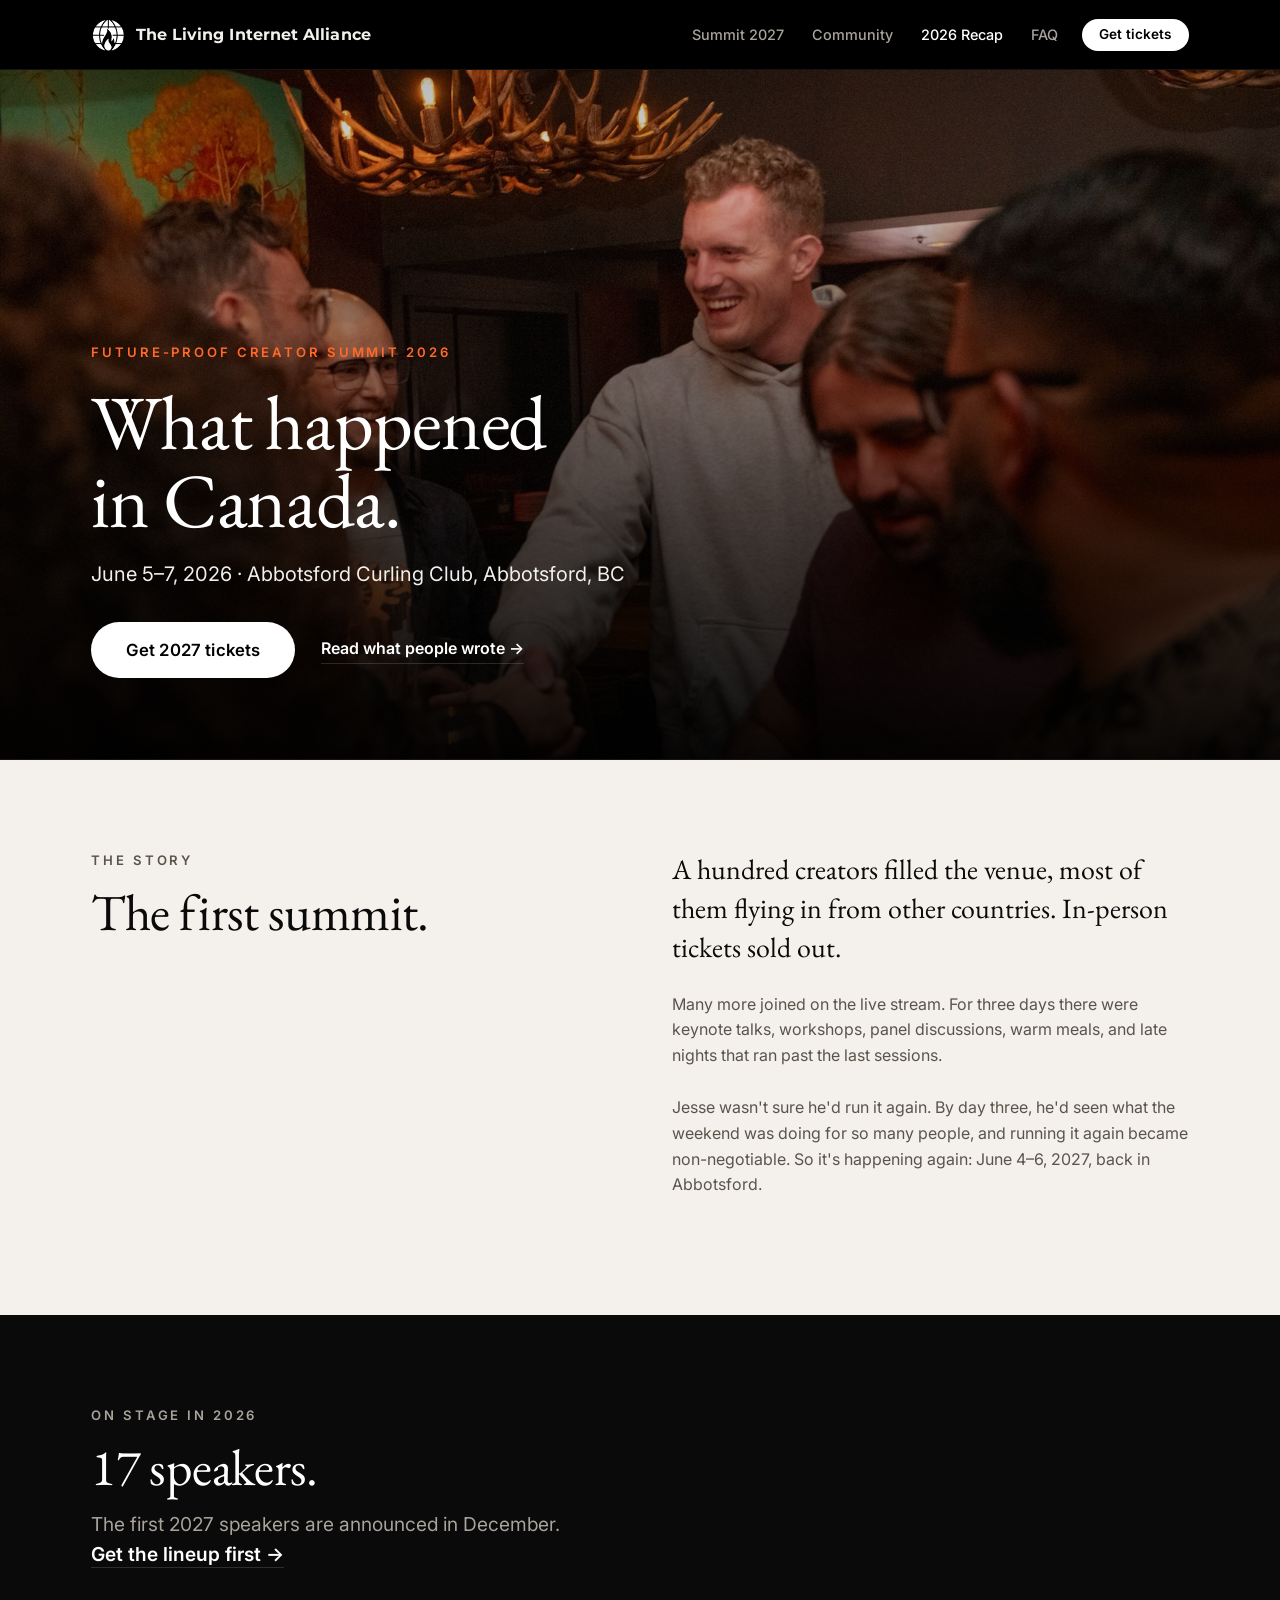
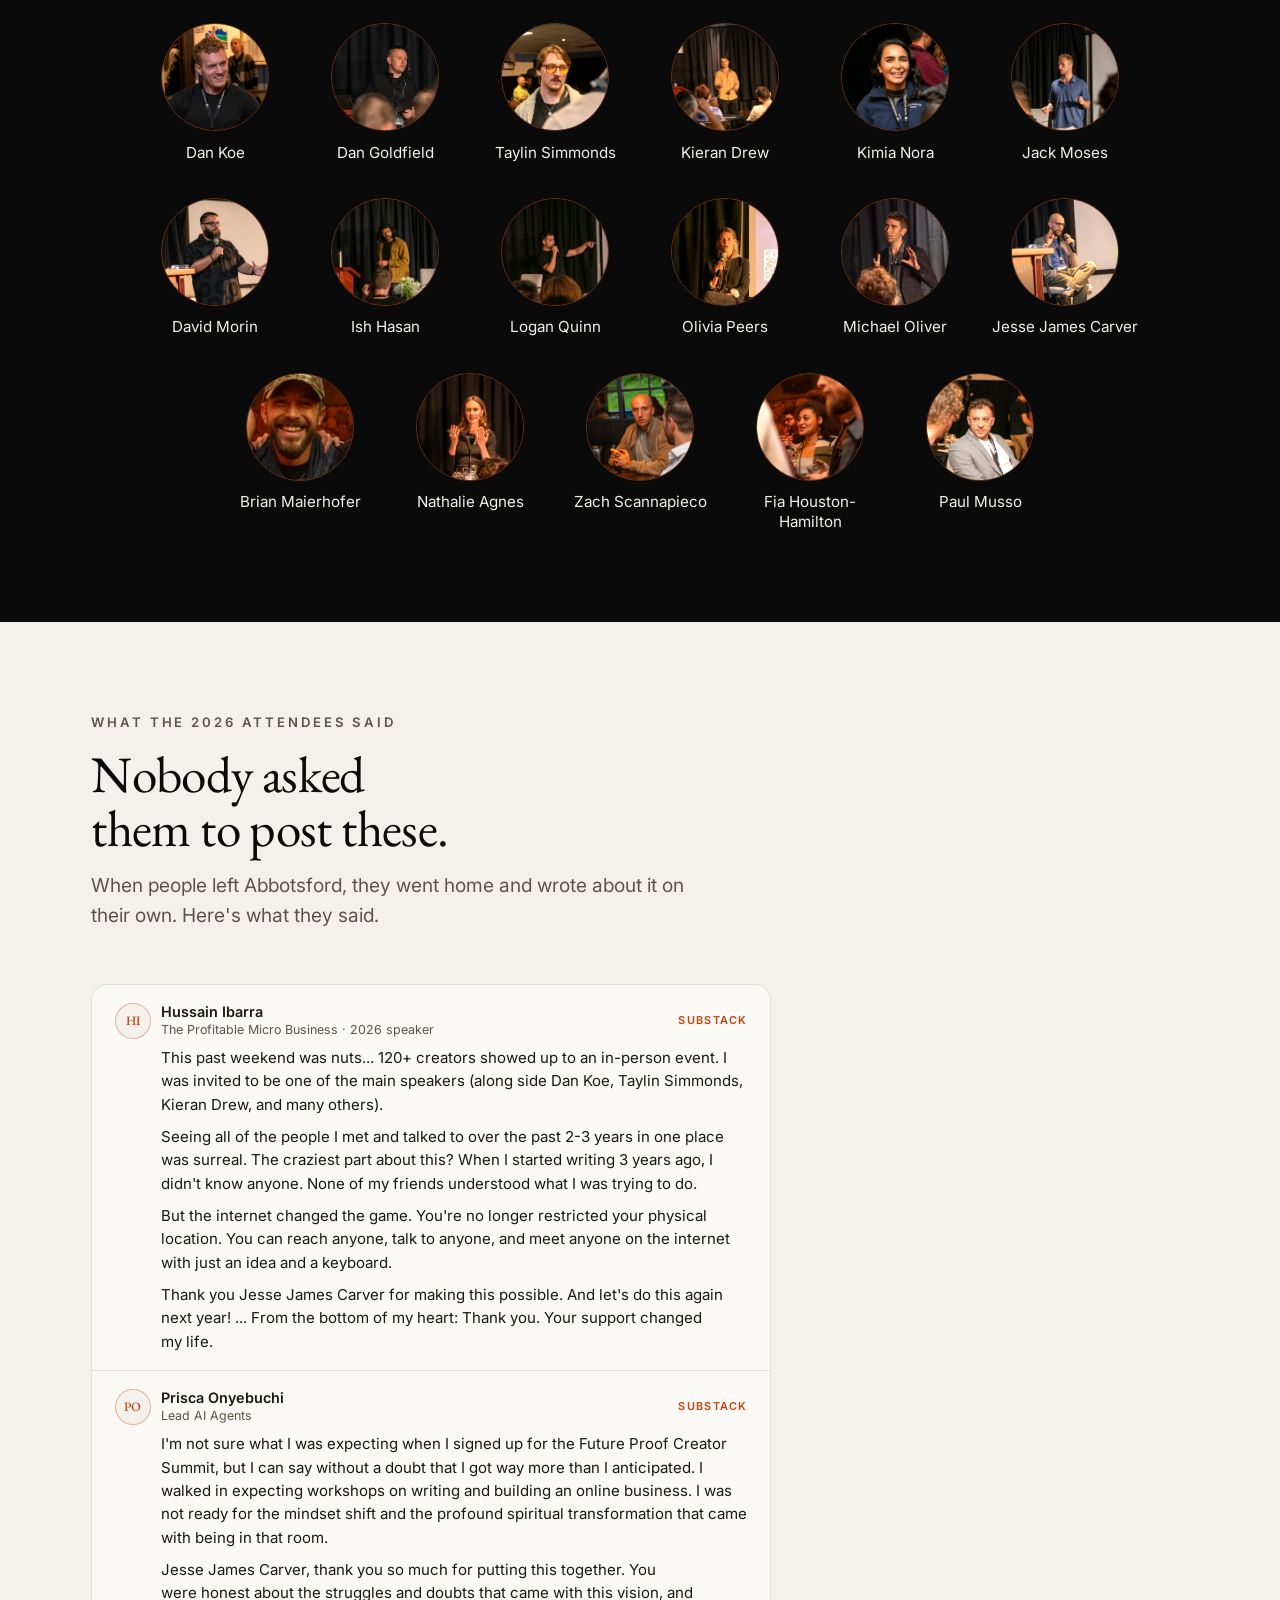
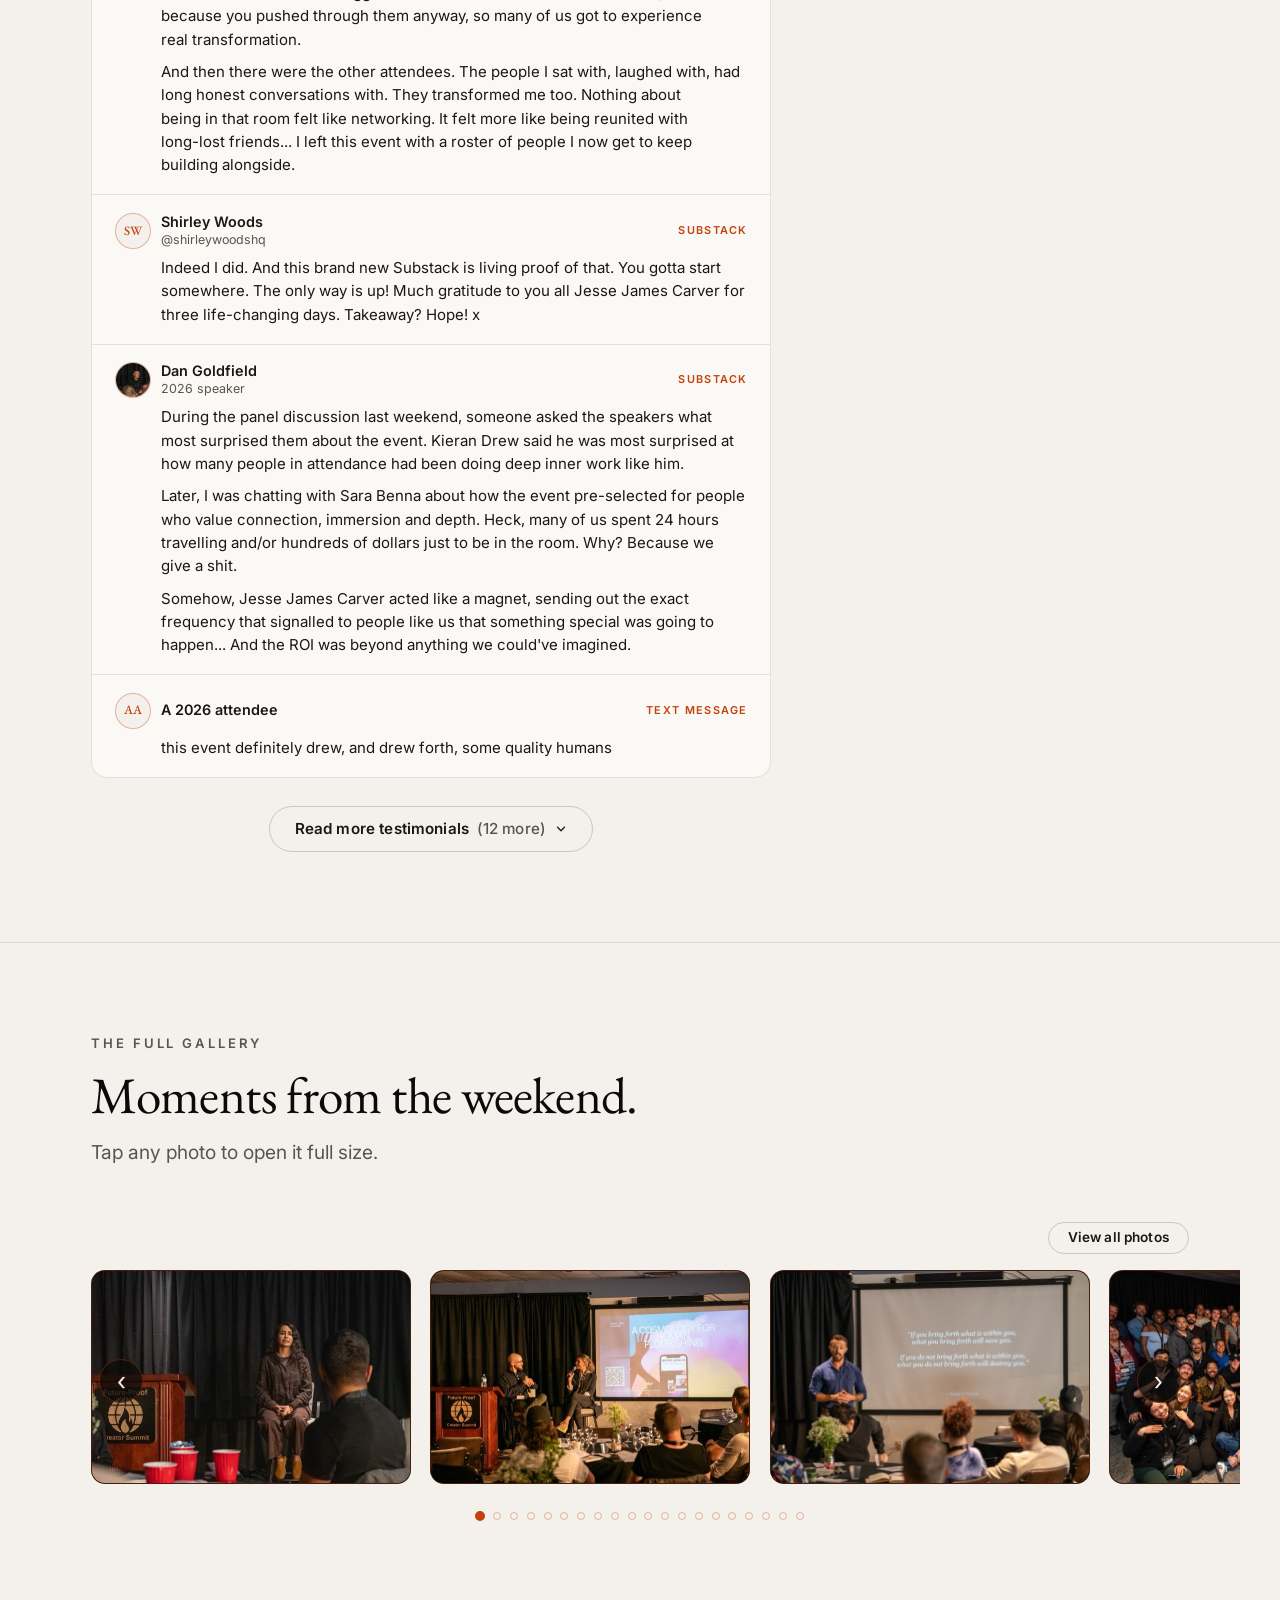
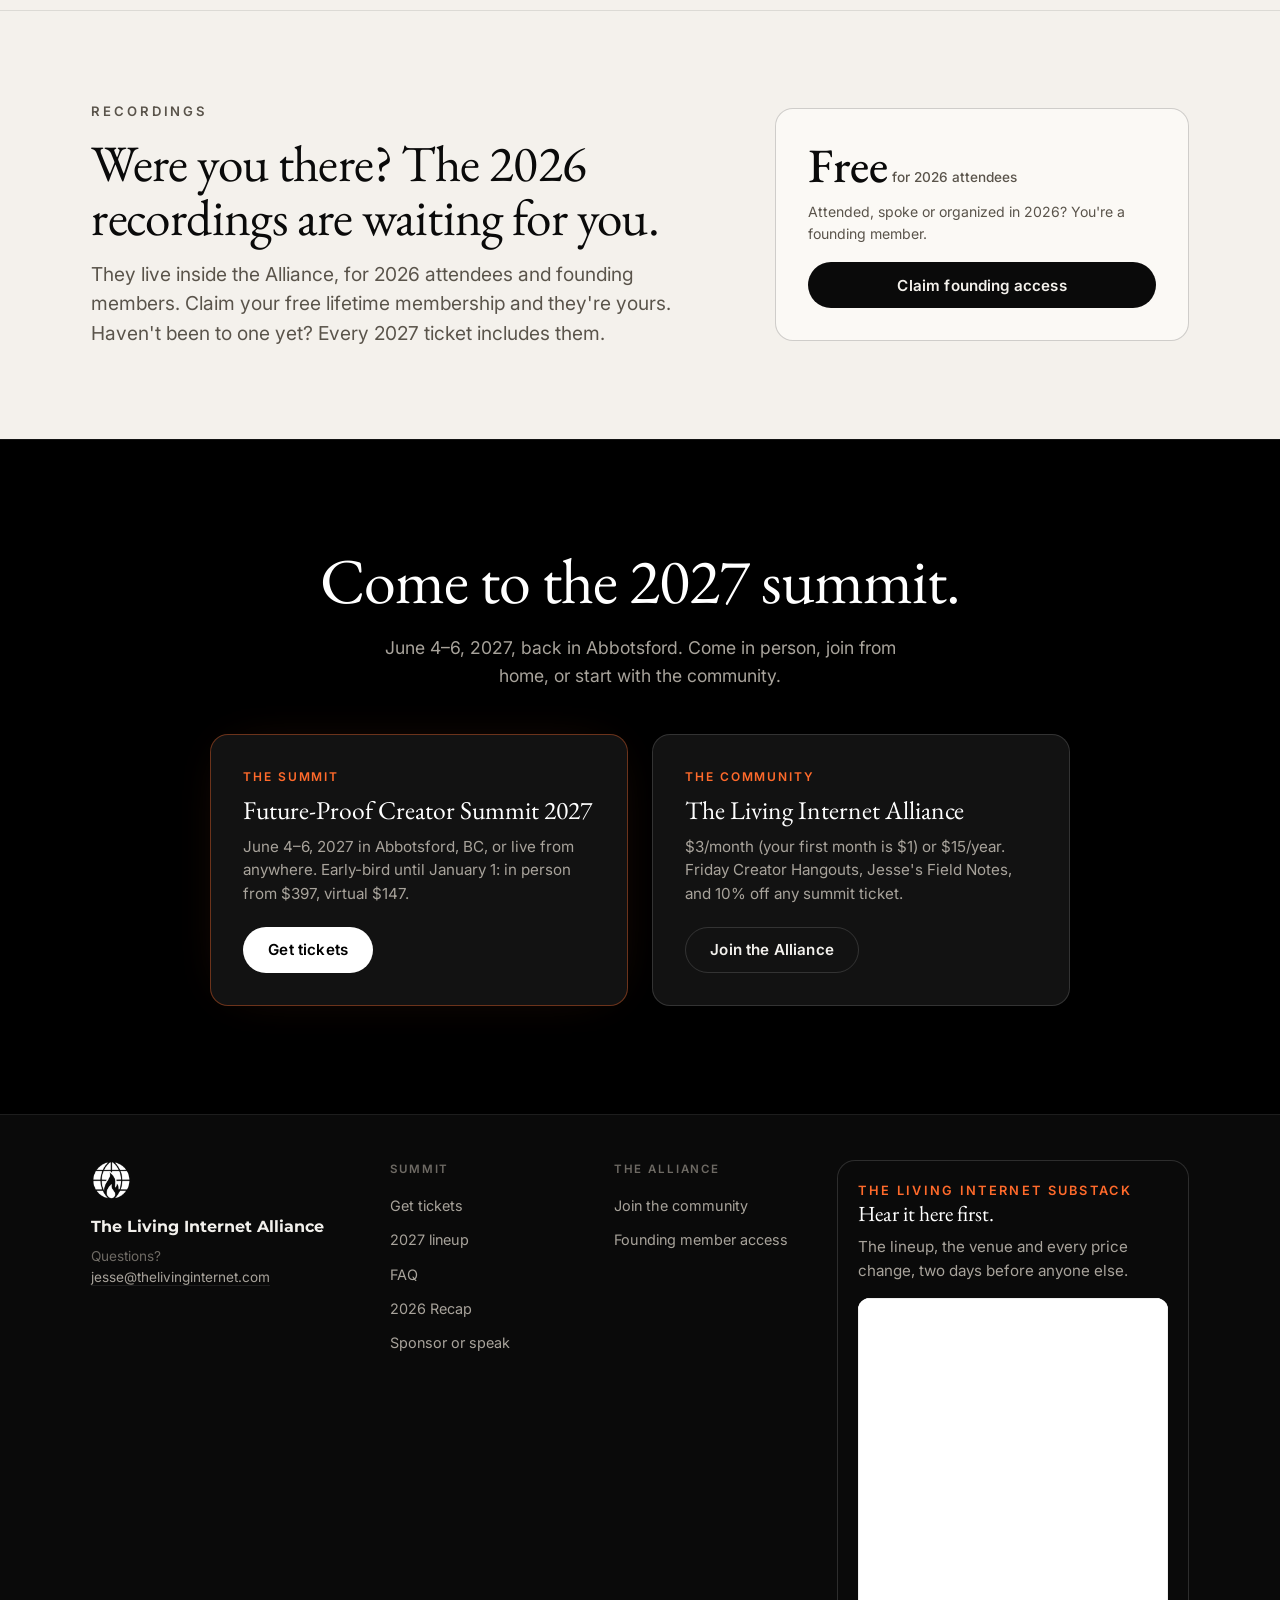
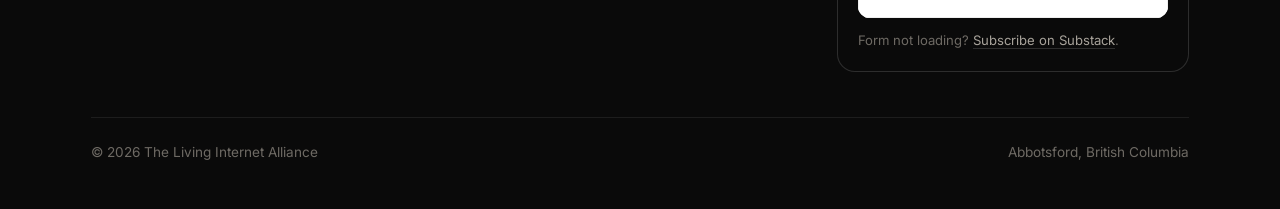
==== commit 71daad62: "Update LIA member discount to 10% (ALLIANCE10) Co-Authored-By: Claude Sonnet 5.5 <noreply@anthropic." ====
--- a/2026/index.html
+++ b/2026/index.html
@@ -451,7 +451,7 @@
       <div class="option">
         <p class="option__label">The community</p>
         <p class="option__title">The Living Internet Alliance</p>
-        <p class="option__body">$3/month (your first month is $1) or $15/year. Friday Creator Hangouts, Jesse's Field Notes, and 15% off any summit ticket.</p>
+        <p class="option__body">$3/month (your first month is $1) or $15/year. Friday Creator Hangouts, Jesse's Field Notes, and 10% off any summit ticket.</p>
         <a href="/community/" class="btn btn--ghost">Join the Alliance</a>
       </div>
     </div>
--- a/styles.css
+++ b/styles.css
@@ -857,10 +857,11 @@
 .ticket-embed iframe {
   display: block;
   width: 100%;
-  height: 875px;
+  height: 1180px;   /* 875px left ~300px of inner scroll (2026-10-28) */
   border: 0;
   border-radius: 12px;
 }
+@media (max-width: 560px) { .ticket-embed iframe { height: 1300px; } }
 .ticket-embed__fallback {
   position: relative;
   z-index: 1;
@@ -1930,14 +1931,14 @@
   .page-hero--questions::after { background: rgba(0,0,0,0.5); }
 }
 
-/* Cursor twinkles (/2026 #speakers) and coins (/community #values): canvas
+/* Cursor twinkles (/2026 #speakers) and dollar signs (/community #values): canvas
    effects drawn behind the section content by site.js. */
 .section--twinkle,
-.section--coins { position: relative; overflow: hidden; }
+.section--dollars { position: relative; overflow: hidden; }
 .section--twinkle > .section__inner,
-.section--coins > .section__inner { position: relative; z-index: 1; }
+.section--dollars > .section__inner { position: relative; z-index: 1; }
 .twinkle-canvas,
-.coins-canvas {
+.dollars-canvas {
   position: absolute;
   inset: 0;
   width: 100%;
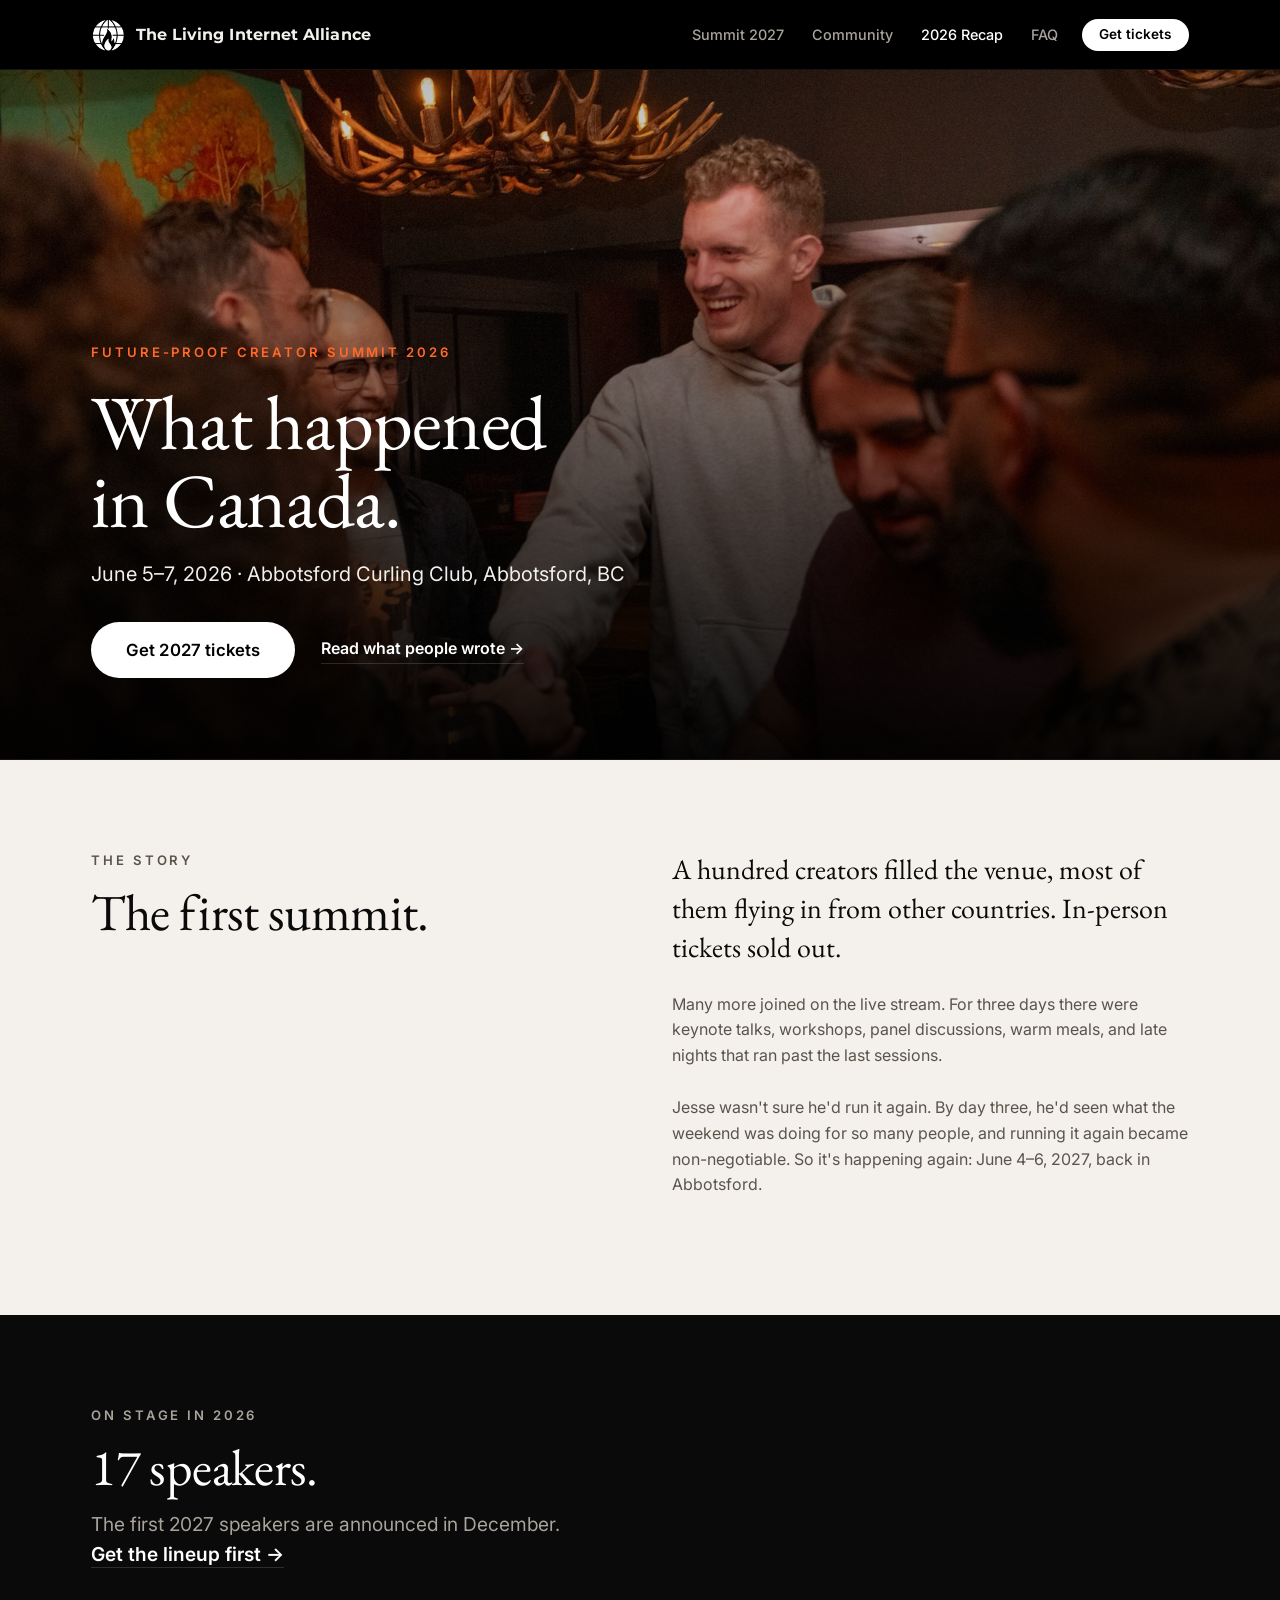
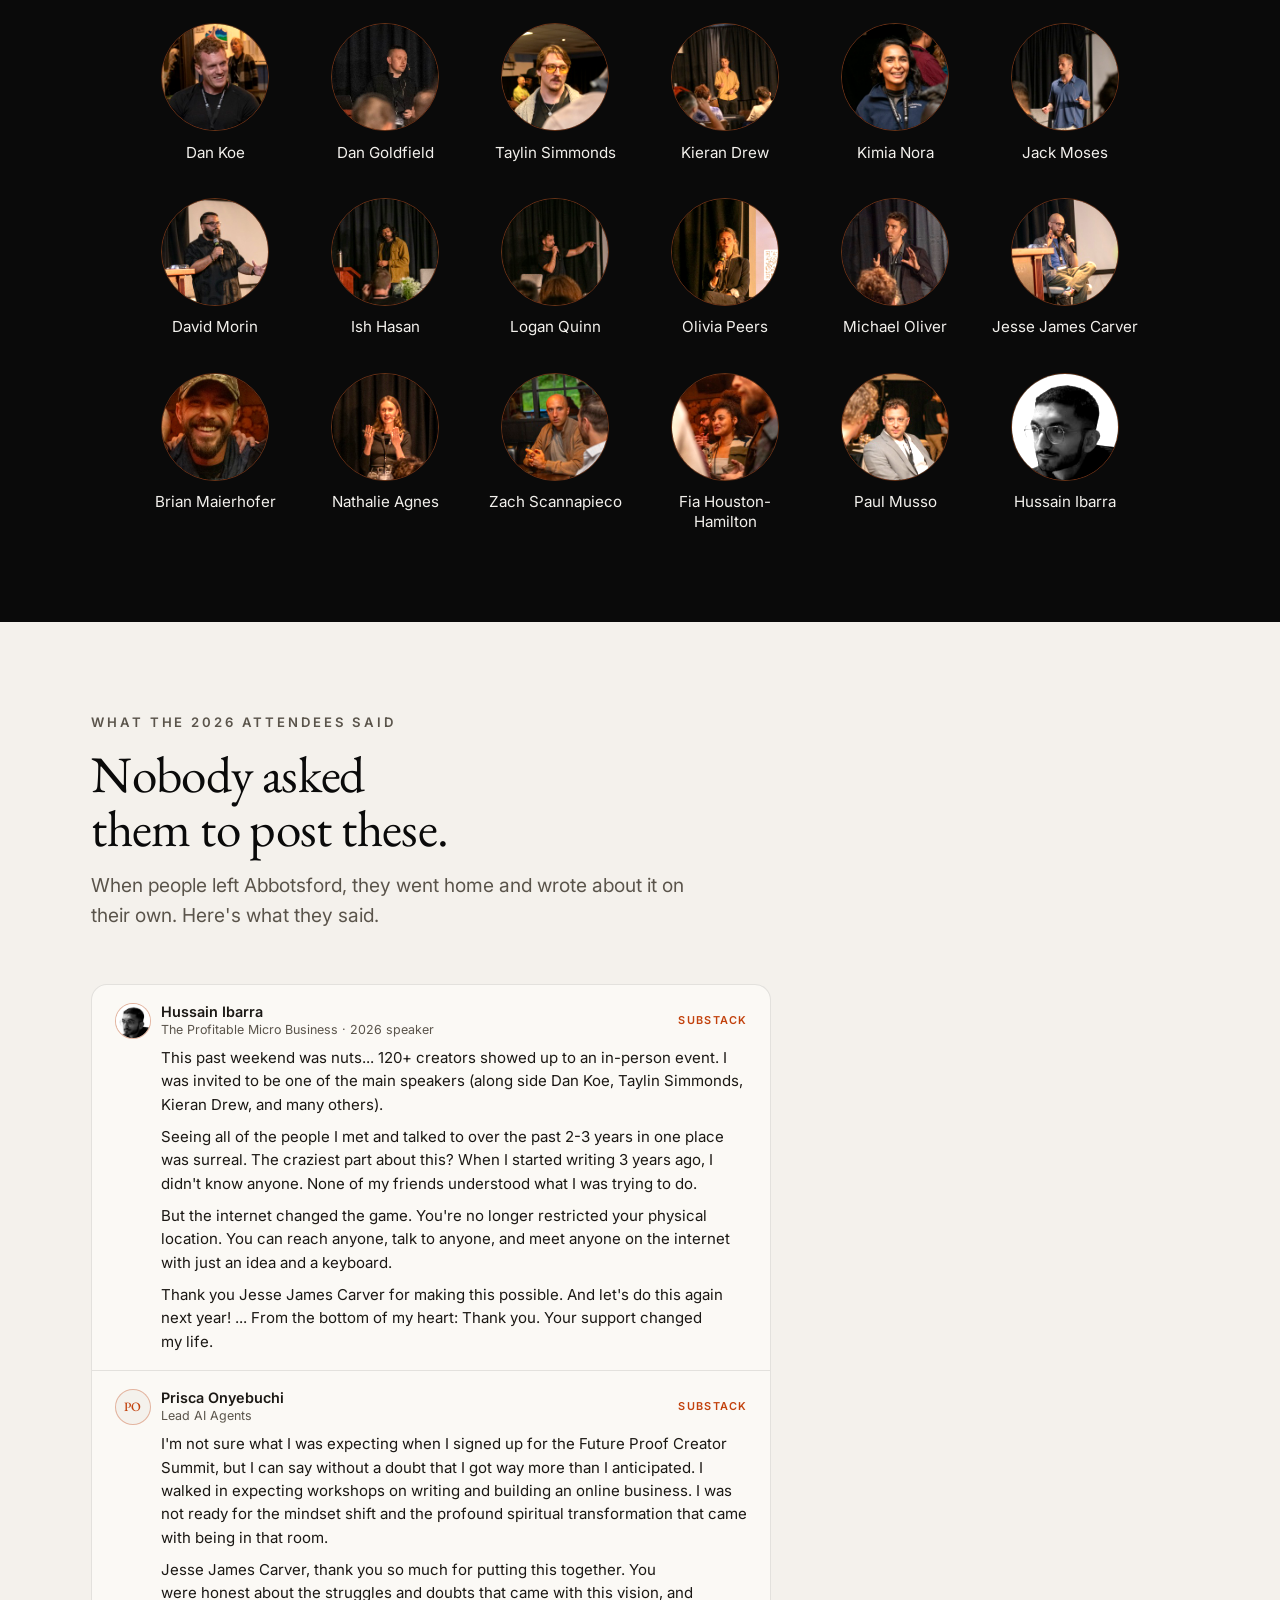
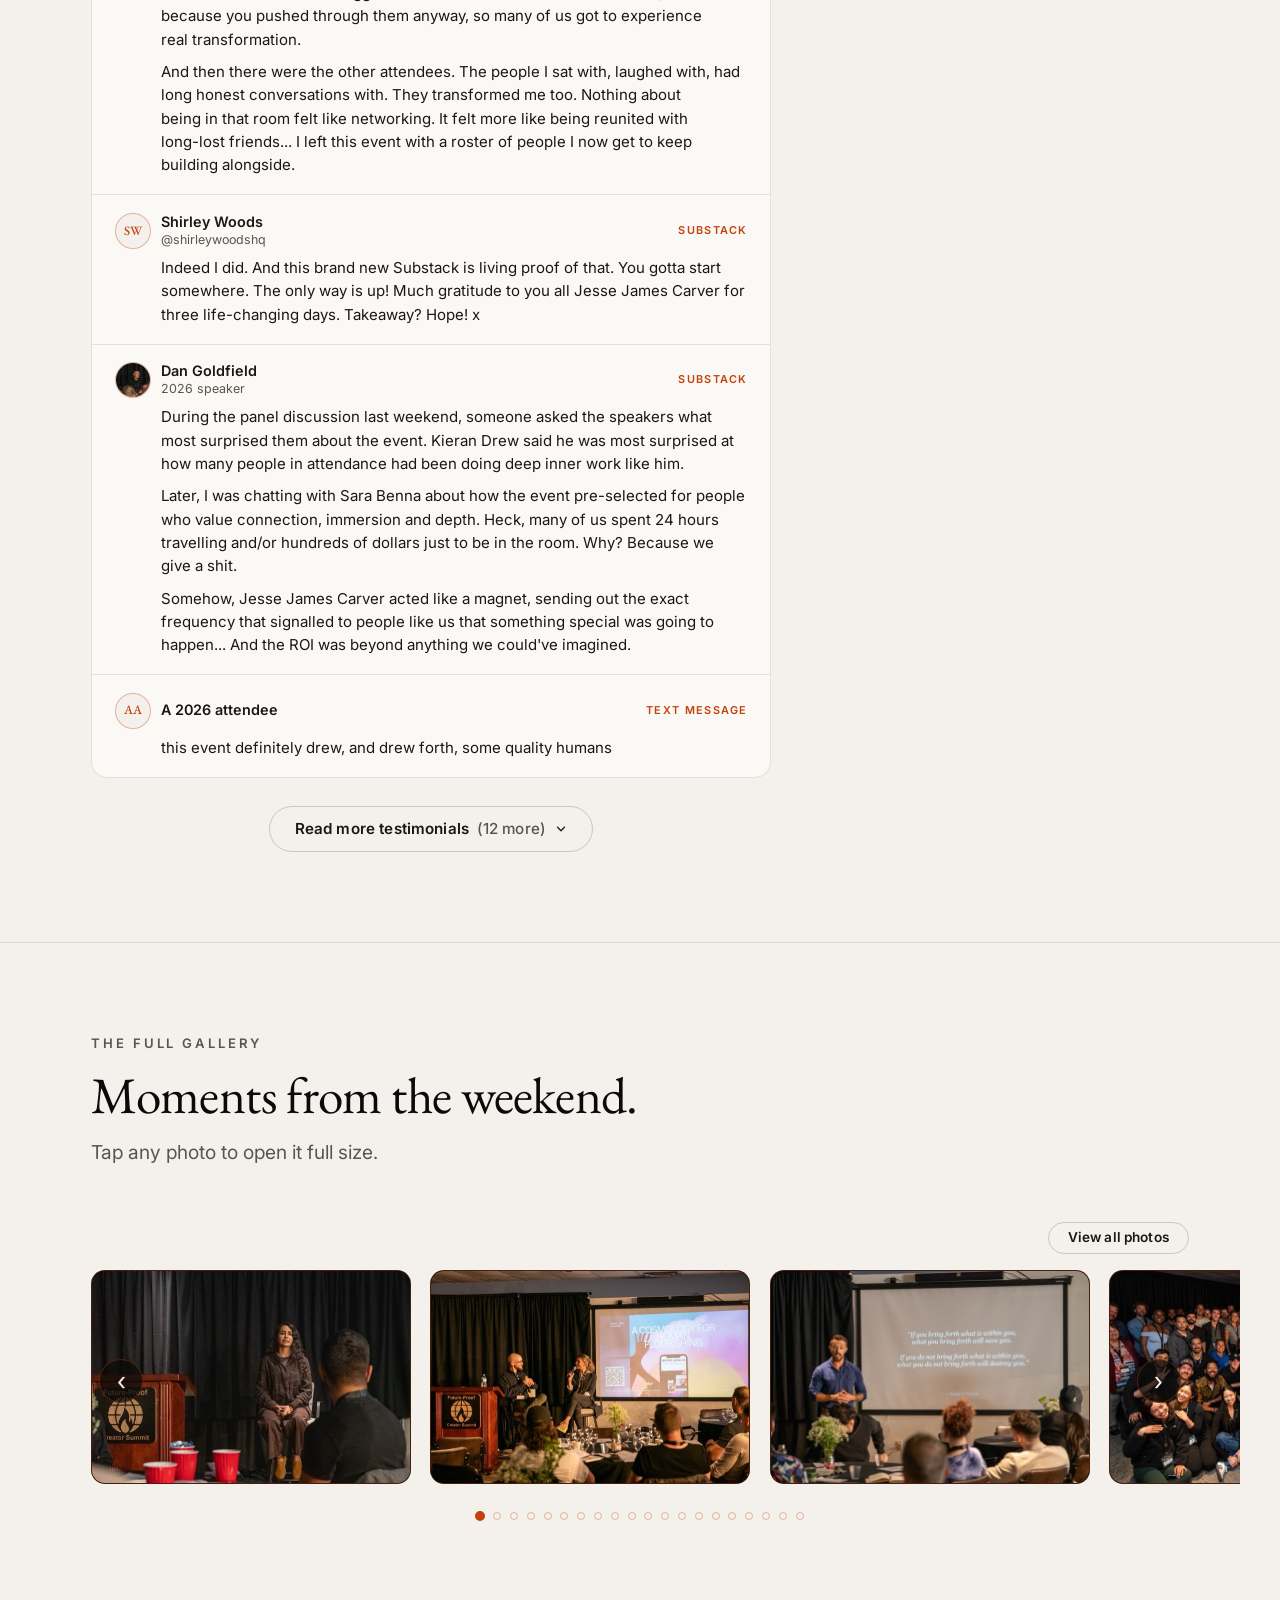
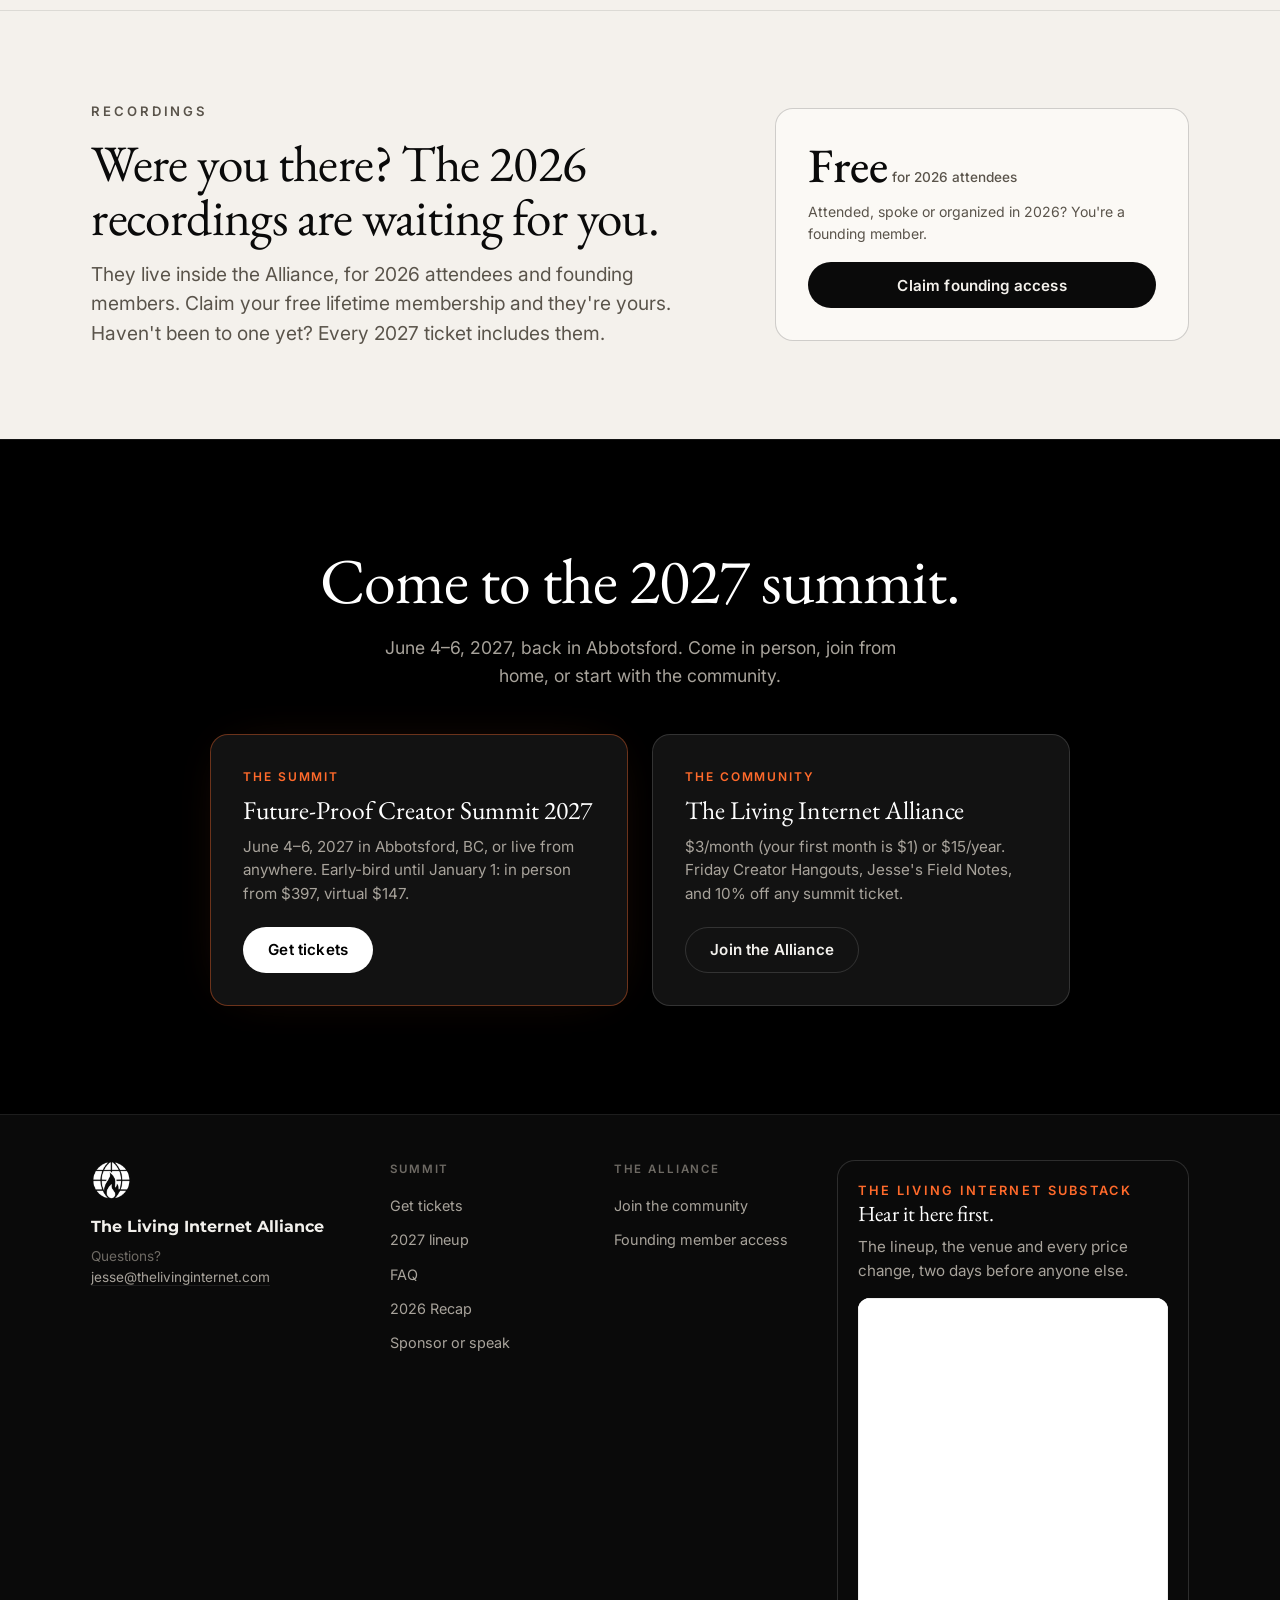
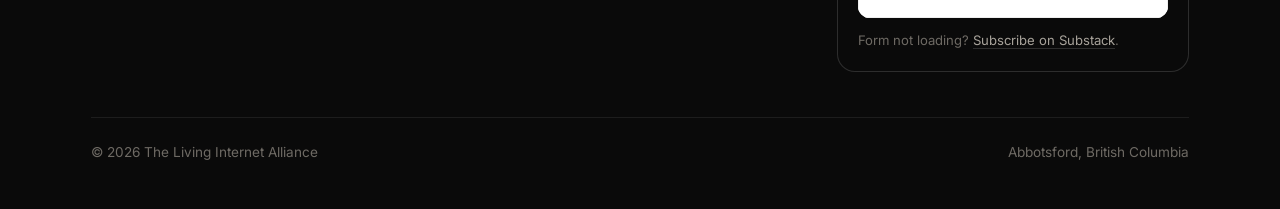
==== commit aa2b7364: "Add Hussain Ibarra to 2026 speakers and use his photo on his quote Co-Authored-By: Claude Sonnet 5.5" ====
--- a/2026/index.html
+++ b/2026/index.html
@@ -112,6 +112,7 @@
         <li class="speaker-card"><img src="/assets/images/speakers/zach-scannapieco-web.jpg" alt="" loading="lazy" decoding="async" width="240" height="240" /><span>Zach Scannapieco</span></li>
         <li class="speaker-card"><img src="/assets/images/speakers/fia-houston-hamilton-web.jpg" alt="" loading="lazy" decoding="async" width="240" height="240" /><span>Fia Houston-Hamilton</span></li>
         <li class="speaker-card"><img src="/assets/images/speakers/paul-musso-web.jpg" alt="" loading="lazy" decoding="async" width="240" height="240" /><span>Paul Musso</span></li>
+        <li class="speaker-card"><img src="/assets/images/speakers/hussain-ibarra-web.jpg" alt="" loading="lazy" decoding="async" width="240" height="240" /><span>Hussain Ibarra</span></li>
       </ul>
     </div>
   </section>
@@ -129,7 +130,7 @@
           <p class="quote__source">Substack</p>
           <blockquote class="quote__text"><p>This past weekend was nuts... 120+ creators showed up to an in-person event. I was invited to be one of the main speakers (along side Dan Koe, Taylin Simmonds, Kieran Drew, and many others).</p><p>Seeing all of the people I met and talked to over the past 2-3 years in one place was surreal. The craziest part about this? When I started writing 3 years ago, I didn't know anyone. None of my friends understood what I was trying to do.</p><p>But the internet changed the game. You're no longer restricted your physical location. You can reach anyone, talk to anyone, and meet anyone on the internet with just an idea and a keyboard.</p><p>Thank you Jesse James Carver for making this possible. And let's do this again next year! ... From the bottom of my heart: Thank you. Your support changed my life.</p></blockquote>
           <figcaption class="quote__who">
-            <span class="quote__avatar" aria-hidden="true">HI</span>
+            <span class="quote__avatar" aria-hidden="true"><img src="/assets/images/speakers/hussain-ibarra-web.jpg" alt="" loading="lazy" decoding="async" width="240" height="240" /></span>
             <span><span class="quote__name">Hussain Ibarra</span><span class="quote__meta">The Profitable Micro Business &middot; 2026 speaker</span></span>
           </figcaption>
         </figure>
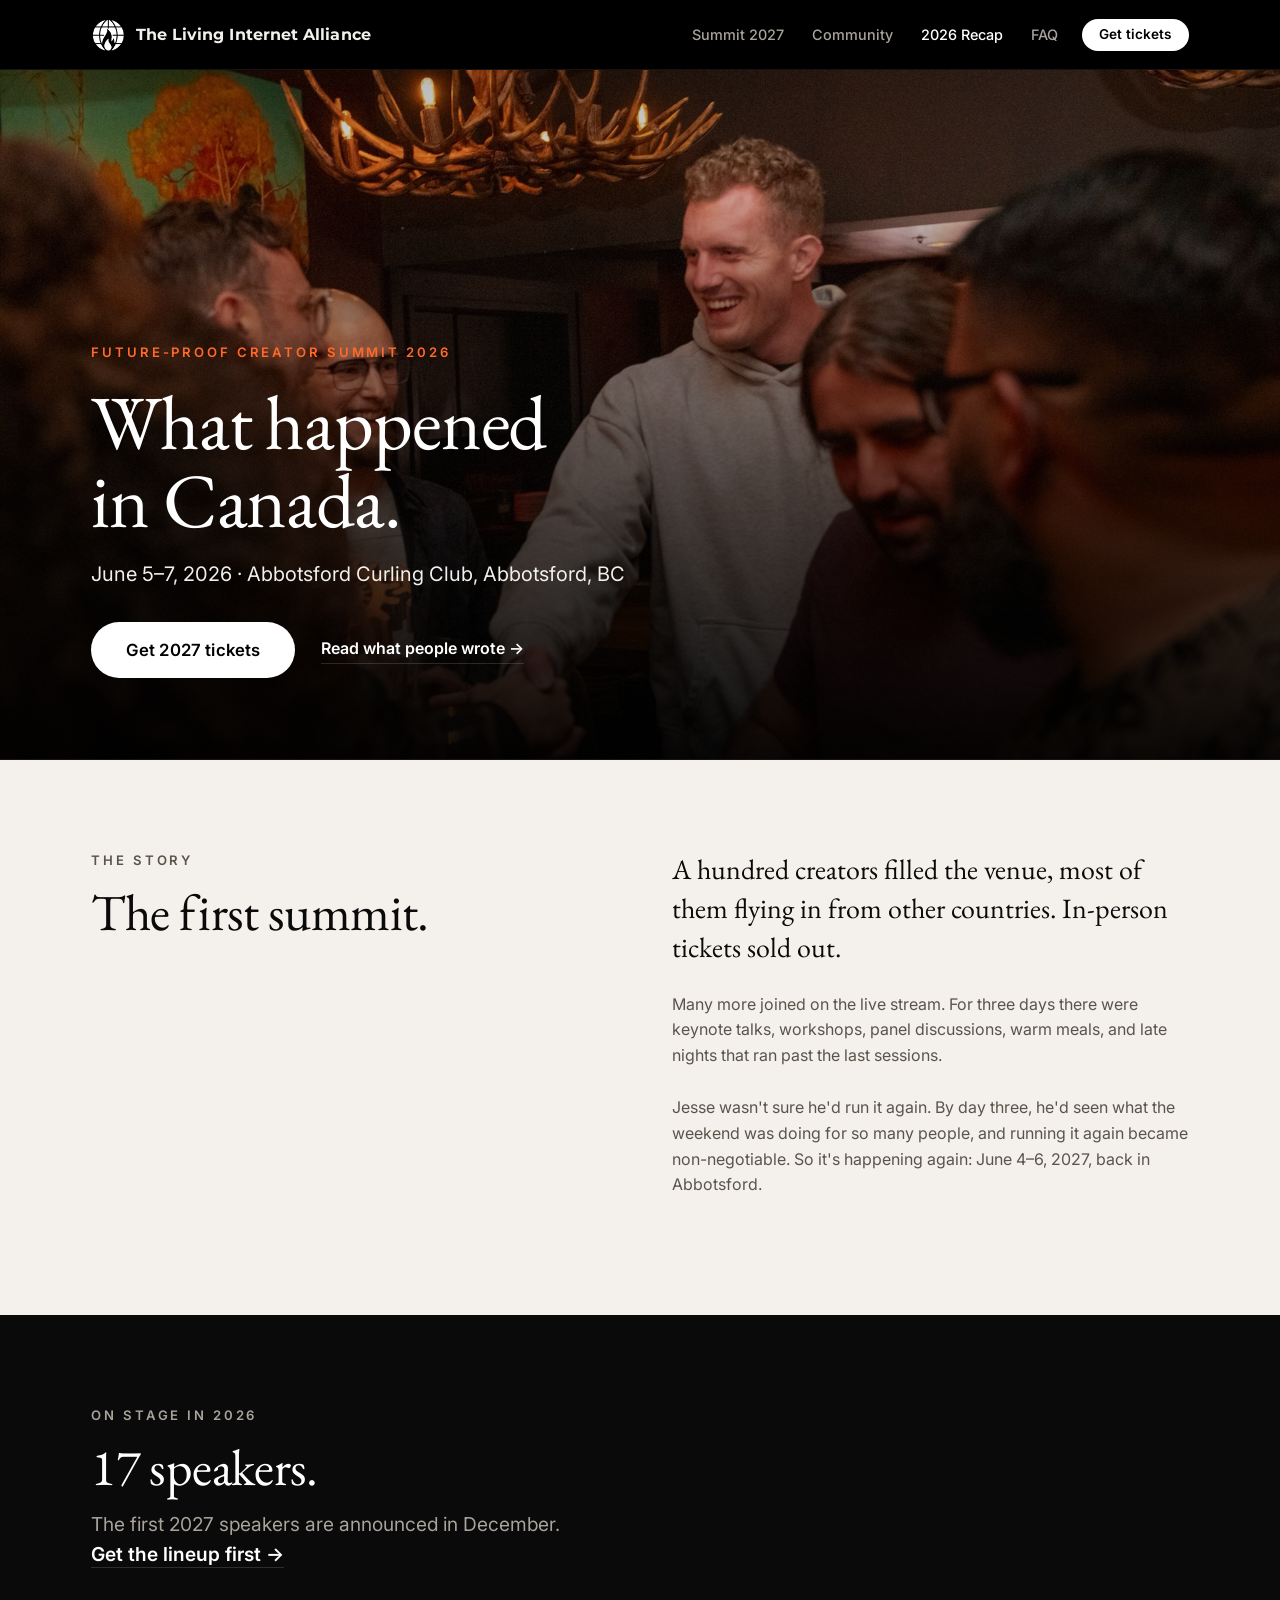
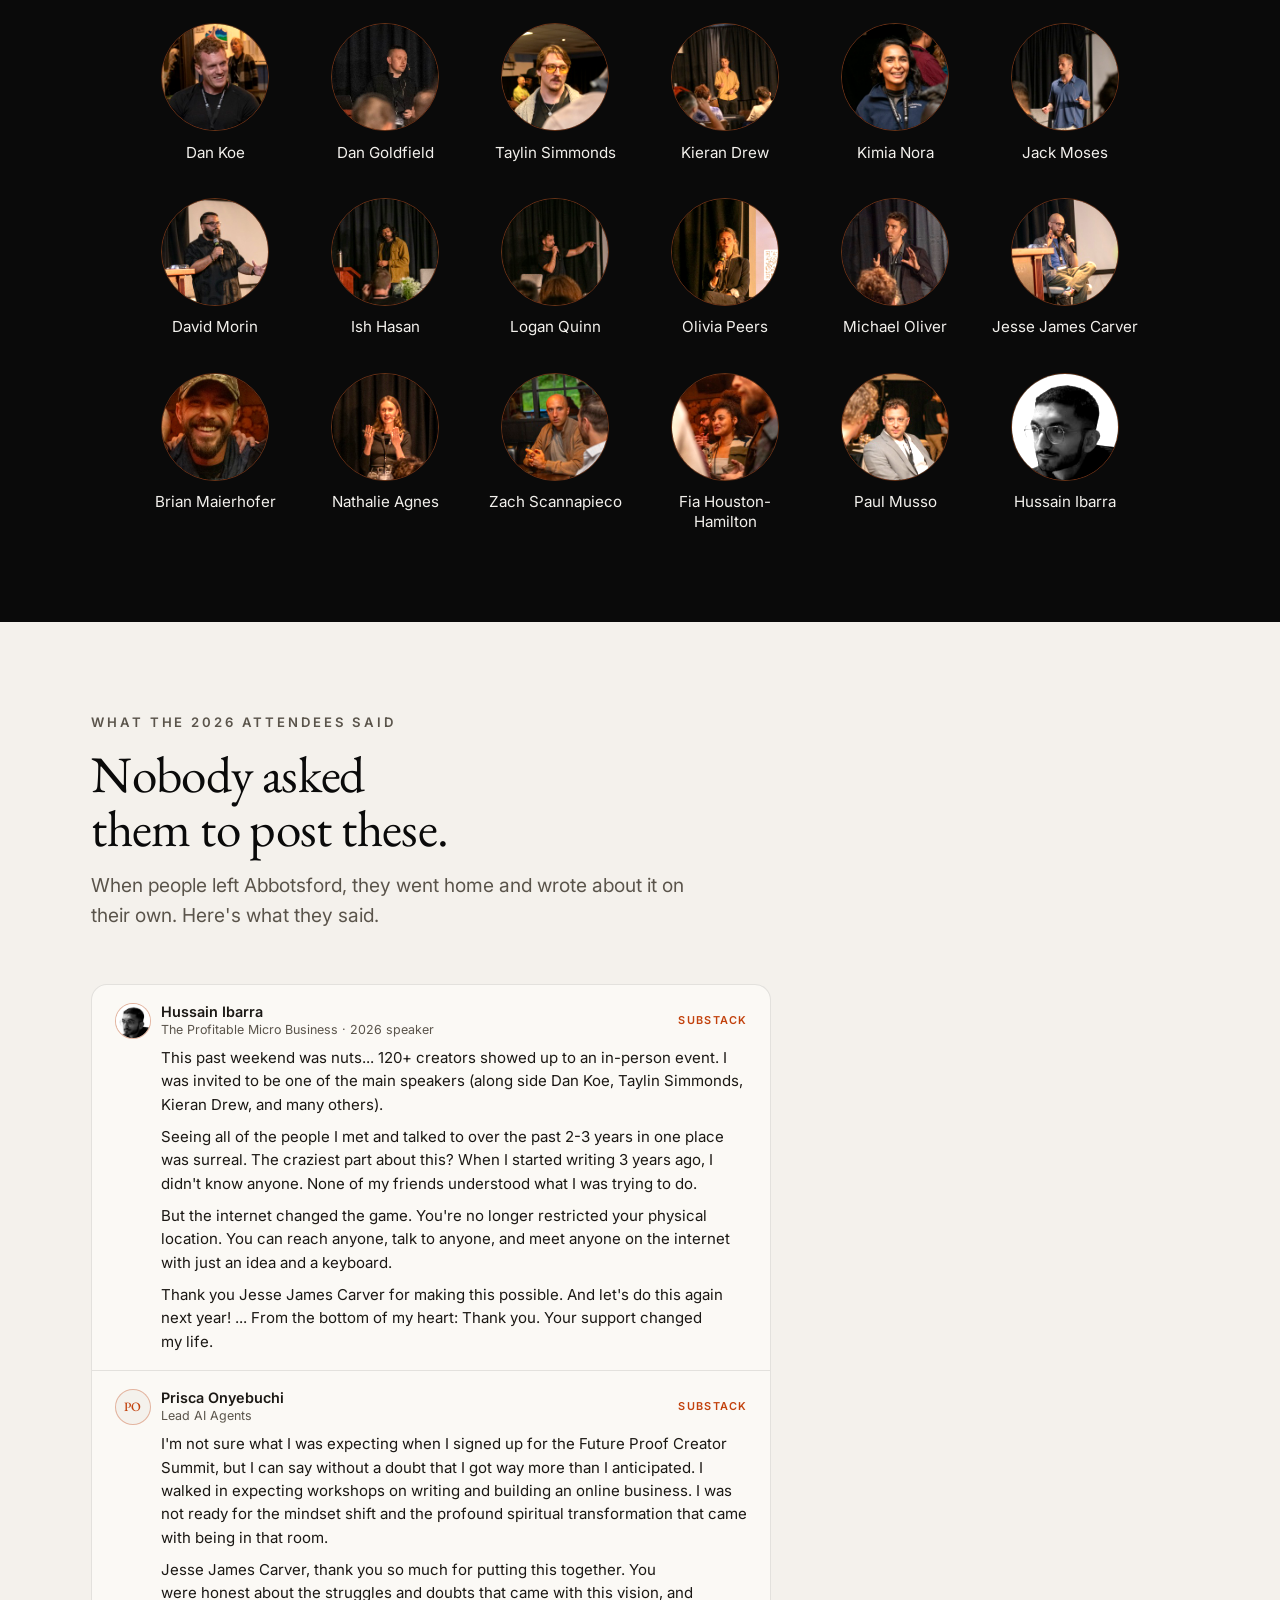
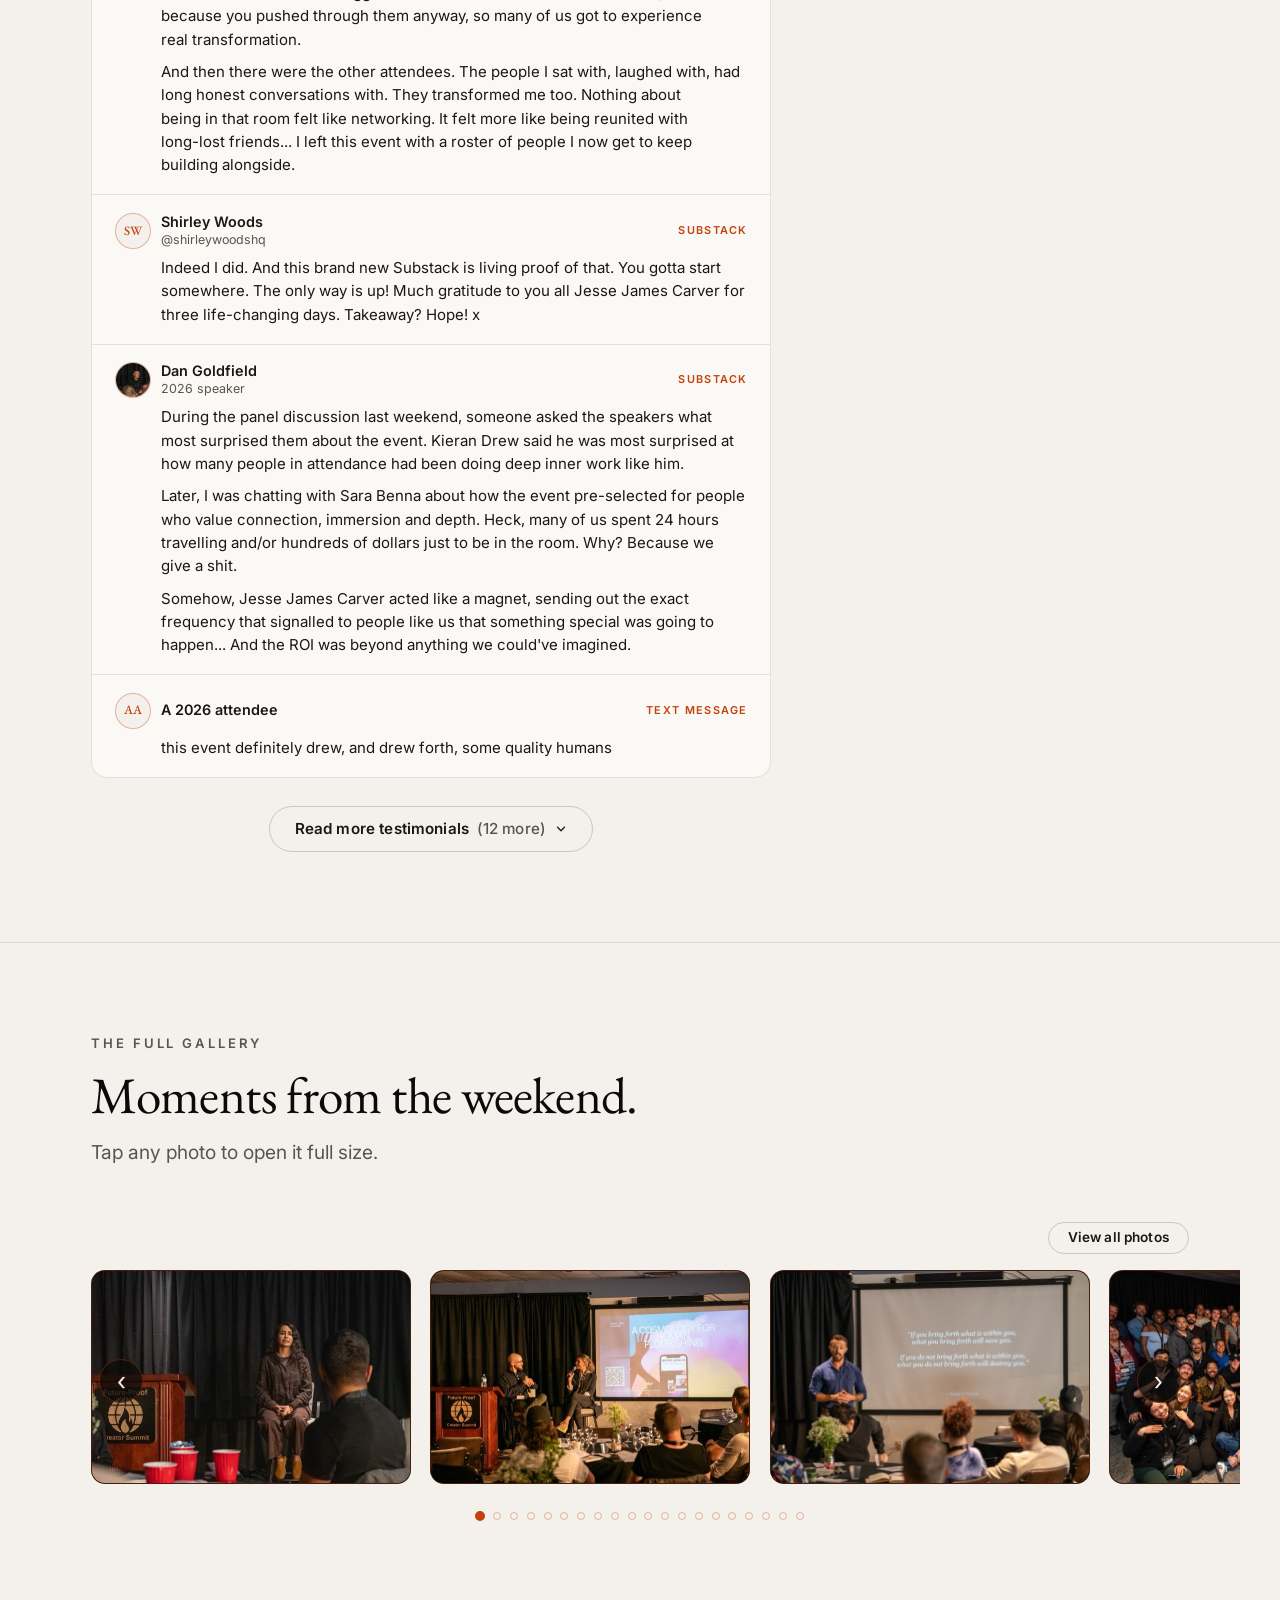
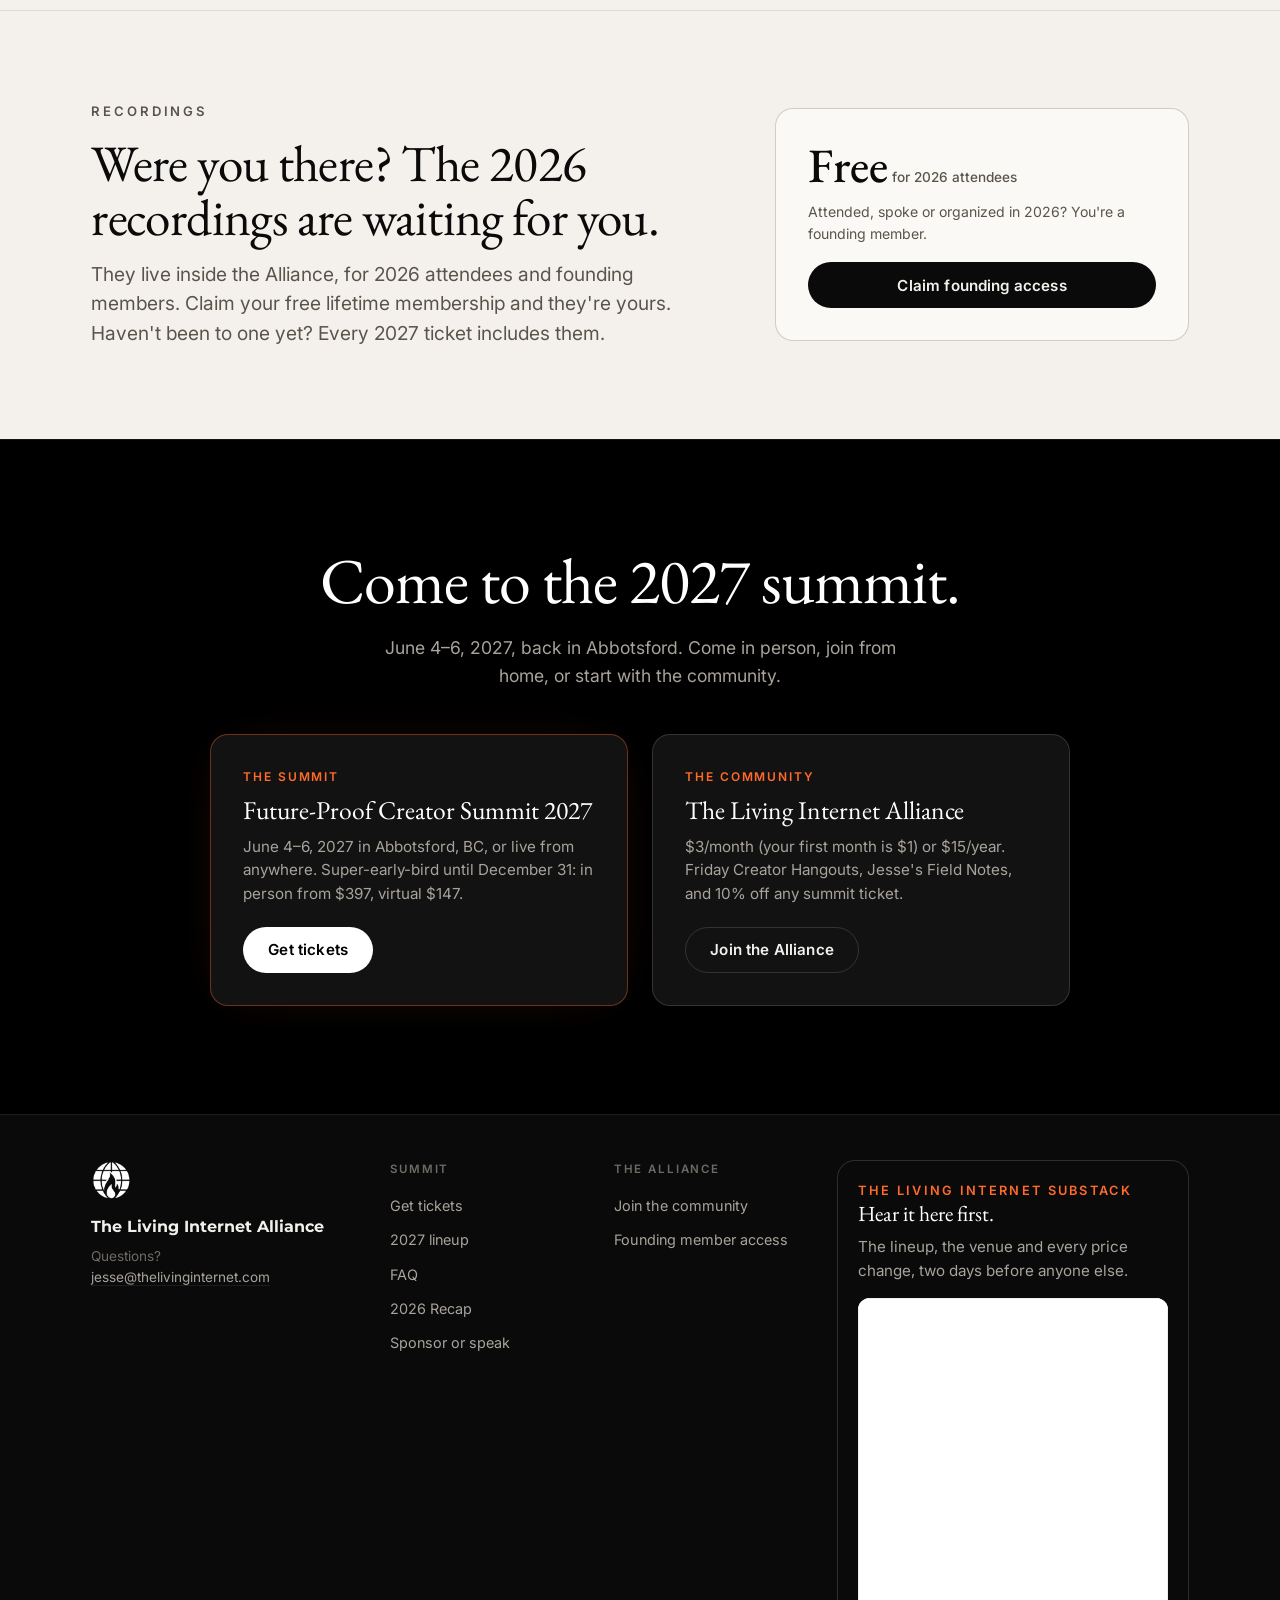
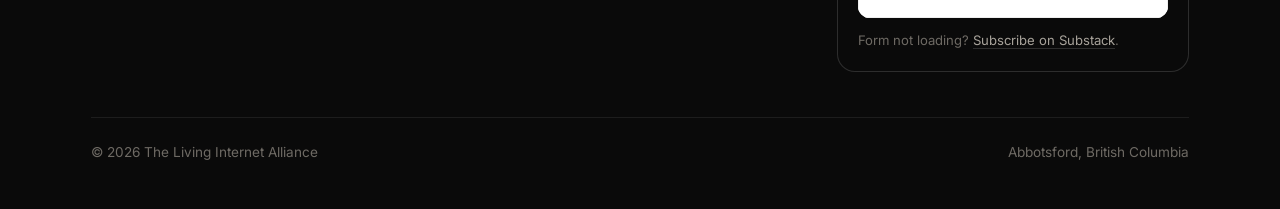
==== commit c329112a: "Three price stages: super-early-bird to Dec 31, early-bird Jan 1-Feb 15, full from Feb 16 Applies Pa" ====
--- a/2026/index.html
+++ b/2026/index.html
@@ -17,9 +17,10 @@
 
   <link rel="icon" type="image/png" href="/assets/images/graphics/logo-white.png" />
 
-  <!-- Early-bird ends at midnight Pacific, Jan 1, 2027. From then on, every
-       .when-early element hides and every .when-full element shows (styles.css). -->
-  <script>if (Date.now() >= Date.parse('2027-01-01T00:00:00-08:00')) document.documentElement.classList.add('is-full-price');</script>
+  <!-- Super-early-bird ends Dec 31, 2026, 11:59pm Pacific (the switch runs at midnight Pacific, Jan 1, 2027). From then on, every
+       .when-early element hides and every .when-eb (early-bird) element shows. From midnight
+       Pacific, Feb 16, 2027, every .when-full element shows instead (styles.css). -->
+  <script>(function(){var t=Date.now(),h=document.documentElement;if(t>=Date.parse('2027-02-16T00:00:00-08:00'))h.classList.add('is-full-price');else if(t>=Date.parse('2027-01-01T00:00:00-08:00'))h.classList.add('is-early-bird');})();</script>
 
   <!-- Fonts: EB Garamond (display) + Inter (body) + Montserrat (wordmark) -->
   <link rel="preconnect" href="https://fonts.googleapis.com" />
@@ -36,7 +37,7 @@
   <header class="nav" id="top">
     <div class="nav__inner">
       <a class="nav__brand" href="/" aria-label="The Living Internet Alliance, home">
-        <img src="/assets/images/graphics/logo-white-128.png" alt="" class="nav__logo" width="128" height="128" />
+        <img src="/assets/images/graphics/logo-white-128.png" alt="The Living Internet Alliance logo" class="nav__logo" width="128" height="128" />
         <span class="nav__wordmark">The Living Internet Alliance</span>
       </a>
       <nav class="nav__links" id="navLinks" aria-label="Primary">
@@ -95,24 +96,24 @@
         <p class="section-intro">The first 2027 speakers are announced in December. <a class="textlink" href="/#lineup">Get the lineup first</a></p>
       </header>
       <ul class="speaker-grid">
-        <li class="speaker-card"><img src="/assets/images/speakers/dan-koe-web.jpg" alt="" loading="lazy" decoding="async" width="240" height="240" /><span>Dan Koe</span></li>
-        <li class="speaker-card"><img src="/assets/images/speakers/dan-goldfield-web.jpg" alt="" loading="lazy" decoding="async" width="240" height="240" /><span>Dan Goldfield</span></li>
-        <li class="speaker-card"><img src="/assets/images/speakers/taylin-simmonds-web.jpg" alt="" loading="lazy" decoding="async" width="240" height="240" /><span>Taylin Simmonds</span></li>
-        <li class="speaker-card"><img src="/assets/images/speakers/kieran-drew-web.jpg" alt="" loading="lazy" decoding="async" width="240" height="240" /><span>Kieran Drew</span></li>
-        <li class="speaker-card"><img src="/assets/images/speakers/kimia-nora-web.jpg" alt="" loading="lazy" decoding="async" width="240" height="240" /><span>Kimia Nora</span></li>
-        <li class="speaker-card"><img src="/assets/images/speakers/jack-moses-web.jpg" alt="" loading="lazy" decoding="async" width="240" height="240" /><span>Jack Moses</span></li>
-        <li class="speaker-card"><img src="/assets/images/speakers/david-morin-web.jpg" alt="" loading="lazy" decoding="async" width="240" height="240" /><span>David Morin</span></li>
-        <li class="speaker-card"><img src="/assets/images/speakers/ish-hasan-web.jpg" alt="" loading="lazy" decoding="async" width="240" height="240" /><span>Ish Hasan</span></li>
-        <li class="speaker-card"><img src="/assets/images/speakers/logan-quinn-web.jpg" alt="" loading="lazy" decoding="async" width="240" height="240" /><span>Logan Quinn</span></li>
-        <li class="speaker-card"><img src="/assets/images/speakers/olivia-peers-web.jpg" alt="" loading="lazy" decoding="async" width="240" height="240" /><span>Olivia Peers</span></li>
-        <li class="speaker-card"><img src="/assets/images/speakers/michael-oliver-web.jpg" alt="" loading="lazy" decoding="async" width="240" height="240" /><span>Michael Oliver</span></li>
-        <li class="speaker-card"><img src="/assets/images/speakers/jesse-james-carver-web.jpg" alt="" loading="lazy" decoding="async" width="240" height="240" /><span>Jesse James Carver</span></li>
-        <li class="speaker-card"><img src="/assets/images/speakers/brian-maierhofer-web.jpg" alt="" loading="lazy" decoding="async" width="240" height="240" /><span>Brian Maierhofer</span></li>
-        <li class="speaker-card"><img src="/assets/images/speakers/nathalie-agnes-web.jpg" alt="" loading="lazy" decoding="async" width="240" height="240" /><span>Nathalie Agnes</span></li>
-        <li class="speaker-card"><img src="/assets/images/speakers/zach-scannapieco-web.jpg" alt="" loading="lazy" decoding="async" width="240" height="240" /><span>Zach Scannapieco</span></li>
-        <li class="speaker-card"><img src="/assets/images/speakers/fia-houston-hamilton-web.jpg" alt="" loading="lazy" decoding="async" width="240" height="240" /><span>Fia Houston-Hamilton</span></li>
-        <li class="speaker-card"><img src="/assets/images/speakers/paul-musso-web.jpg" alt="" loading="lazy" decoding="async" width="240" height="240" /><span>Paul Musso</span></li>
-        <li class="speaker-card"><img src="/assets/images/speakers/hussain-ibarra-web.jpg" alt="" loading="lazy" decoding="async" width="240" height="240" /><span>Hussain Ibarra</span></li>
+        <li class="speaker-card"><img src="/assets/images/speakers/dan-koe-web.jpg" alt="Dan Koe, speaker at the 2026 summit" loading="lazy" decoding="async" width="240" height="240" /><span>Dan Koe</span></li>
+        <li class="speaker-card"><img src="/assets/images/speakers/dan-goldfield-web.jpg" alt="Dan Goldfield, speaker at the 2026 summit" loading="lazy" decoding="async" width="240" height="240" /><span>Dan Goldfield</span></li>
+        <li class="speaker-card"><img src="/assets/images/speakers/taylin-simmonds-web.jpg" alt="Taylin Simmonds, speaker at the 2026 summit" loading="lazy" decoding="async" width="240" height="240" /><span>Taylin Simmonds</span></li>
+        <li class="speaker-card"><img src="/assets/images/speakers/kieran-drew-web.jpg" alt="Kieran Drew, speaker at the 2026 summit" loading="lazy" decoding="async" width="240" height="240" /><span>Kieran Drew</span></li>
+        <li class="speaker-card"><img src="/assets/images/speakers/kimia-nora-web.jpg" alt="Kimia Nora, speaker at the 2026 summit" loading="lazy" decoding="async" width="240" height="240" /><span>Kimia Nora</span></li>
+        <li class="speaker-card"><img src="/assets/images/speakers/jack-moses-web.jpg" alt="Jack Moses, speaker at the 2026 summit" loading="lazy" decoding="async" width="240" height="240" /><span>Jack Moses</span></li>
+        <li class="speaker-card"><img src="/assets/images/speakers/david-morin-web.jpg" alt="David Morin, speaker at the 2026 summit" loading="lazy" decoding="async" width="240" height="240" /><span>David Morin</span></li>
+        <li class="speaker-card"><img src="/assets/images/speakers/ish-hasan-web.jpg" alt="Ish Hasan, speaker at the 2026 summit" loading="lazy" decoding="async" width="240" height="240" /><span>Ish Hasan</span></li>
+        <li class="speaker-card"><img src="/assets/images/speakers/logan-quinn-web.jpg" alt="Logan Quinn, speaker at the 2026 summit" loading="lazy" decoding="async" width="240" height="240" /><span>Logan Quinn</span></li>
+        <li class="speaker-card"><img src="/assets/images/speakers/olivia-peers-web.jpg" alt="Olivia Peers, speaker at the 2026 summit" loading="lazy" decoding="async" width="240" height="240" /><span>Olivia Peers</span></li>
+        <li class="speaker-card"><img src="/assets/images/speakers/michael-oliver-web.jpg" alt="Michael Oliver, speaker at the 2026 summit" loading="lazy" decoding="async" width="240" height="240" /><span>Michael Oliver</span></li>
+        <li class="speaker-card"><img src="/assets/images/speakers/jesse-james-carver-web.jpg" alt="Jesse James Carver, founder of the summit" loading="lazy" decoding="async" width="240" height="240" /><span>Jesse James Carver</span></li>
+        <li class="speaker-card"><img src="/assets/images/speakers/brian-maierhofer-web.jpg" alt="Brian Maierhofer, speaker at the 2026 summit" loading="lazy" decoding="async" width="240" height="240" /><span>Brian Maierhofer</span></li>
+        <li class="speaker-card"><img src="/assets/images/speakers/nathalie-agnes-web.jpg" alt="Nathalie Agnes, speaker at the 2026 summit" loading="lazy" decoding="async" width="240" height="240" /><span>Nathalie Agnes</span></li>
+        <li class="speaker-card"><img src="/assets/images/speakers/zach-scannapieco-web.jpg" alt="Zach Scannapieco, speaker at the 2026 summit" loading="lazy" decoding="async" width="240" height="240" /><span>Zach Scannapieco</span></li>
+        <li class="speaker-card"><img src="/assets/images/speakers/fia-houston-hamilton-web.jpg" alt="Fia Houston-Hamilton, speaker at the 2026 summit" loading="lazy" decoding="async" width="240" height="240" /><span>Fia Houston-Hamilton</span></li>
+        <li class="speaker-card"><img src="/assets/images/speakers/paul-musso-web.jpg" alt="Paul Musso, speaker at the 2026 summit" loading="lazy" decoding="async" width="240" height="240" /><span>Paul Musso</span></li>
+        <li class="speaker-card"><img src="/assets/images/speakers/hussain-ibarra-web.jpg" alt="Hussain Ibarra, speaker at the 2026 summit" loading="lazy" decoding="async" width="240" height="240" /><span>Hussain Ibarra</span></li>
       </ul>
     </div>
   </section>
@@ -130,7 +131,7 @@
           <p class="quote__source">Substack</p>
           <blockquote class="quote__text"><p>This past weekend was nuts... 120+ creators showed up to an in-person event. I was invited to be one of the main speakers (along side Dan Koe, Taylin Simmonds, Kieran Drew, and many others).</p><p>Seeing all of the people I met and talked to over the past 2-3 years in one place was surreal. The craziest part about this? When I started writing 3 years ago, I didn't know anyone. None of my friends understood what I was trying to do.</p><p>But the internet changed the game. You're no longer restricted your physical location. You can reach anyone, talk to anyone, and meet anyone on the internet with just an idea and a keyboard.</p><p>Thank you Jesse James Carver for making this possible. And let's do this again next year! ... From the bottom of my heart: Thank you. Your support changed my life.</p></blockquote>
           <figcaption class="quote__who">
-            <span class="quote__avatar" aria-hidden="true"><img src="/assets/images/speakers/hussain-ibarra-web.jpg" alt="" loading="lazy" decoding="async" width="240" height="240" /></span>
+            <span class="quote__avatar" aria-hidden="true"><img src="/assets/images/speakers/hussain-ibarra-web.jpg" alt="Hussain Ibarra, speaker at the 2026 summit" loading="lazy" decoding="async" width="240" height="240" /></span>
             <span><span class="quote__name">Hussain Ibarra</span><span class="quote__meta">The Profitable Micro Business &middot; 2026 speaker</span></span>
           </figcaption>
         </figure>
@@ -154,7 +155,7 @@
           <p class="quote__source">Substack</p>
           <blockquote class="quote__text"><p>During the panel discussion last weekend, someone asked the speakers what most surprised them about the event. Kieran Drew said he was most surprised at how many people in attendance had been doing deep inner work like him.</p><p>Later, I was chatting with Sara Benna about how the event pre-selected for people who value connection, immersion and depth. Heck, many of us spent 24 hours travelling and/or hundreds of dollars just to be in the room. Why? Because we give a shit.</p><p>Somehow, Jesse James Carver acted like a magnet, sending out the exact frequency that signalled to people like us that something special was going to happen... And the ROI was beyond anything we could've imagined.</p></blockquote>
           <figcaption class="quote__who">
-            <span class="quote__avatar" aria-hidden="true"><img src="/assets/images/speakers/dan-goldfield-web.jpg" alt="" loading="lazy" decoding="async" width="240" height="240" /></span>
+            <span class="quote__avatar" aria-hidden="true"><img src="/assets/images/speakers/dan-goldfield-web.jpg" alt="Dan Goldfield, speaker at the 2026 summit" loading="lazy" decoding="async" width="240" height="240" /></span>
             <span><span class="quote__name">Dan Goldfield</span><span class="quote__meta">2026 speaker</span></span>
           </figcaption>
         </figure>
@@ -194,7 +195,7 @@
           <p class="quote__source">Substack</p>
           <blockquote class="quote__text"><p>Thank you for starting a movement.</p></blockquote>
           <figcaption class="quote__who">
-            <span class="quote__avatar" aria-hidden="true"><img src="/assets/images/speakers/paul-musso-web.jpg" alt="" loading="lazy" decoding="async" width="240" height="240" /></span>
+            <span class="quote__avatar" aria-hidden="true"><img src="/assets/images/speakers/paul-musso-web.jpg" alt="Paul Musso, speaker at the 2026 summit" loading="lazy" decoding="async" width="240" height="240" /></span>
             <span><span class="quote__name">Paul Musso, PhD</span><span class="quote__meta">2026 speaker</span></span>
           </figcaption>
         </figure>
@@ -250,7 +251,7 @@
           <p class="quote__source">Substack</p>
           <blockquote class="quote__text"><p>...I expected to learn about the technical aspects of running a business in the creator economy. I ended up learning about myself. Entrepreneurship is a spiritual journey in which you must transcend your former self in order to help others do the same.</p><p>This experience inspired me to write a long-form article on the future of economic systems, entrepreneurship, and spirituality... I call it "Spiritual Economics".</p></blockquote>
           <figcaption class="quote__who">
-            <span class="quote__avatar" aria-hidden="true"><img src="/assets/images/speakers/paul-musso-web.jpg" alt="" loading="lazy" decoding="async" width="240" height="240" /></span>
+            <span class="quote__avatar" aria-hidden="true"><img src="/assets/images/speakers/paul-musso-web.jpg" alt="Paul Musso, speaker at the 2026 summit" loading="lazy" decoding="async" width="240" height="240" /></span>
             <span><span class="quote__name">Paul Musso, PhD</span><span class="quote__meta">2026 speaker</span></span>
           </figcaption>
         </figure>
@@ -446,7 +447,7 @@
         <p class="option__label">The summit</p>
         <p class="option__title">Future-Proof Creator Summit 2027</p>
         <p class="option__body">June 4&ndash;6, 2027 in Abbotsford, BC, or live from anywhere.
-          <span class="when-early">Early-bird until January 1: in person from $397, virtual $147.</span><span class="when-full">In person from $497, virtual $197.</span></p>
+          <span class="when-early">Super-early-bird until December 31: in person from $397, virtual $147.</span><span class="when-eb">Early-bird until February 15: in person from $447.30, virtual $177.30.</span><span class="when-full">In person from $497, virtual $197.</span></p>
         <a href="/#tickets" class="btn btn--solid">Get tickets</a>
       </div>
       <div class="option">
@@ -462,7 +463,7 @@
   <footer class="footer" id="footer">
     <div class="footer__grid">
       <div class="footer__about">
-        <img src="/assets/images/graphics/logo-white-128.png" alt="" class="footer__logo" width="128" height="128" loading="lazy" />
+        <img src="/assets/images/graphics/logo-white-128.png" alt="The Living Internet Alliance logo" class="footer__logo" width="128" height="128" loading="lazy" />
         <p class="footer__brand">The Living Internet Alliance</p>
         <p class="footer__meta">Questions? <a href="mailto:jesse@thelivinginternet.com">jesse@thelivinginternet.com</a></p>
       </div>
@@ -508,7 +509,7 @@
       <button type="button" class="modal__close" data-modal-close aria-label="Close">&times;</button>
       <button type="button" class="lightbox__nav lightbox__nav--prev" id="lightboxPrev" aria-label="Previous photo">&#8249;</button>
       <figure class="lightbox__figure" id="lightboxFigure">
-        <img class="lightbox__img" id="lightboxImg" src="" alt="" />
+        <img class="lightbox__img" id="lightboxImg" src="[data-uri]" alt="" />
         <figcaption class="lightbox__caption" id="lightboxCaption"></figcaption>
       </figure>
       <button type="button" class="lightbox__nav lightbox__nav--next" id="lightboxNext" aria-label="Next photo">&#8250;</button>
--- a/styles.css
+++ b/styles.css
@@ -1732,9 +1732,12 @@
 
 /* ---------- Early-bird / full-price switch ----------
    An inline script in each page's <head> adds .is-full-price to <html>
-   from midnight Pacific, Jan 1, 2027, so the page flips to full prices
-   on its own, the same minute Ticket Tailor's scheduled change lands. */
-.when-full { display: none; }
+   from midnight Pacific, Feb 16, 2027 (full prices), and .is-early-bird from
+   Jan 1 to Feb 15, so the page matches Ticket Tailor's price changes. */
+.when-full, .when-eb { display: none; }
+.is-early-bird .when-early { display: none; }
+.is-early-bird .when-eb { display: revert; }
+.is-early-bird span.when-eb { display: inline; }
 .is-full-price .when-early { display: none; }
 .is-full-price .when-full { display: revert; }
 .is-full-price span.when-full { display: inline; }
